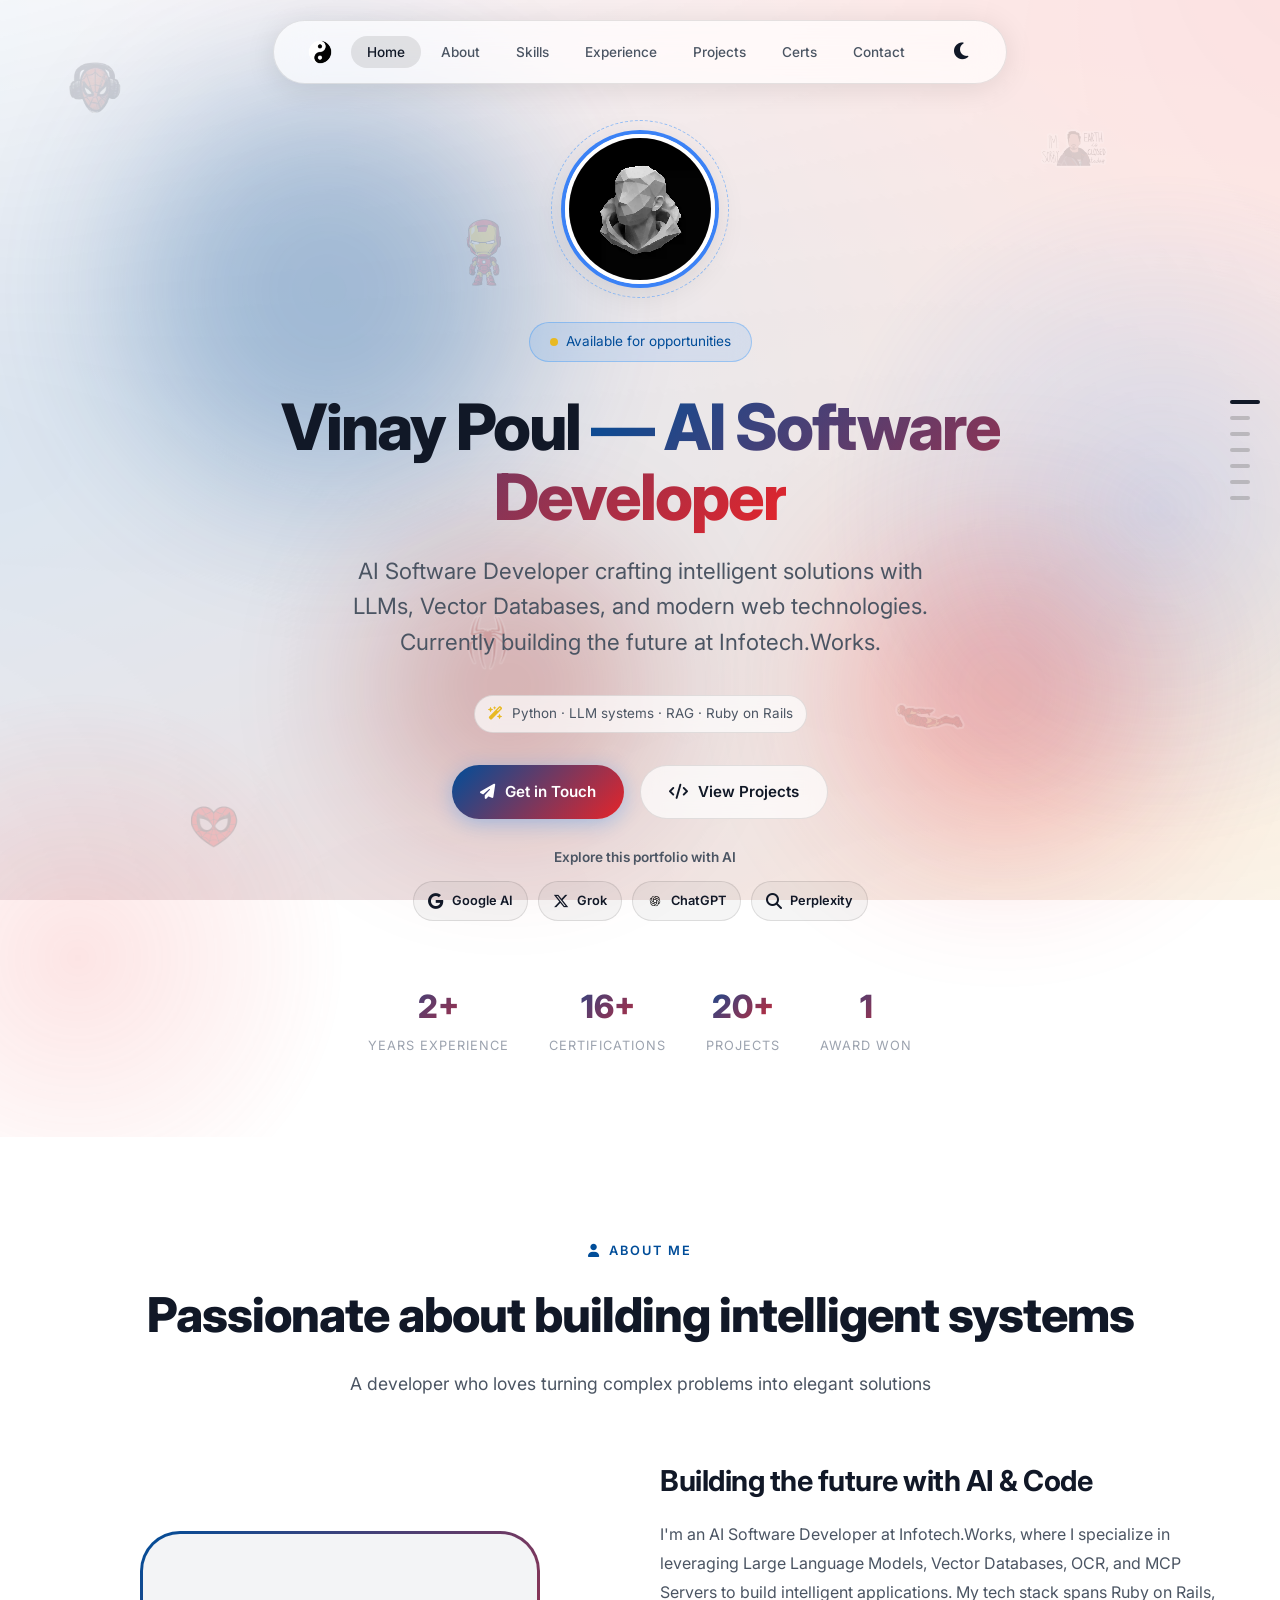
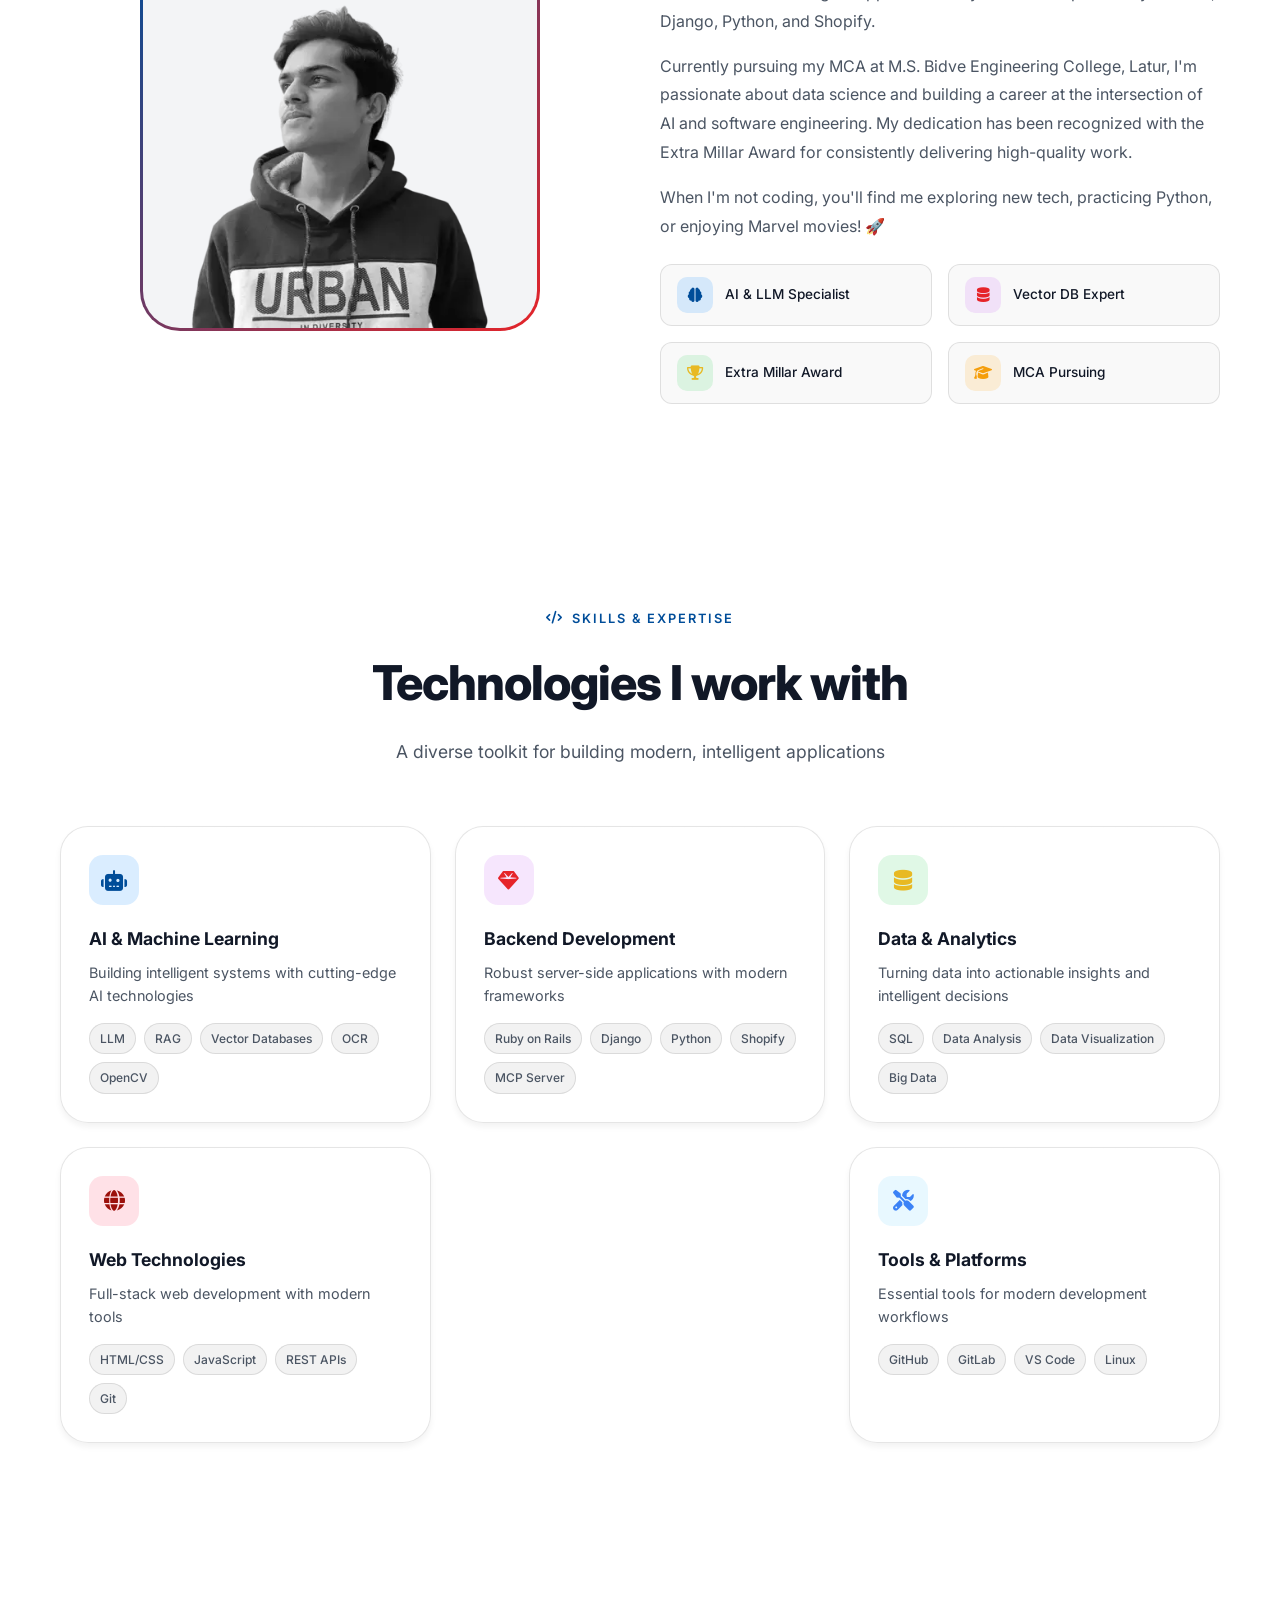
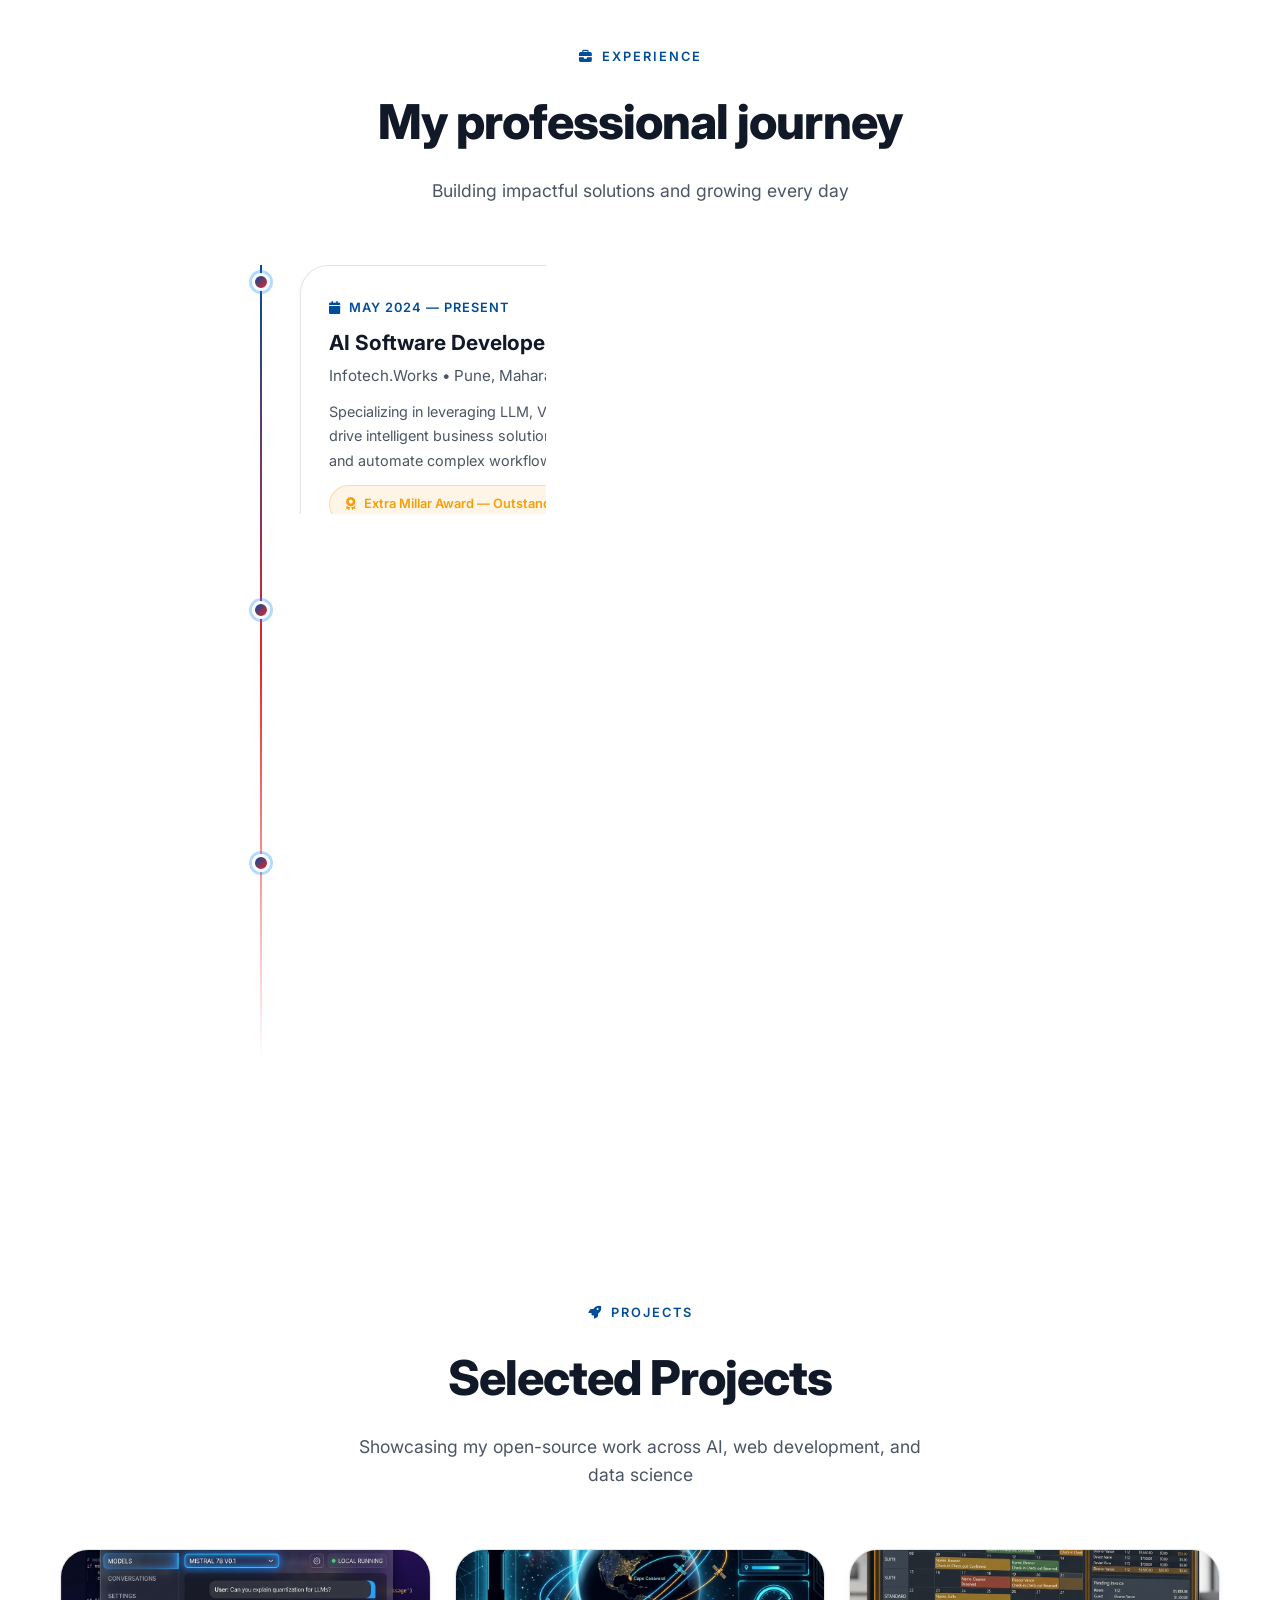
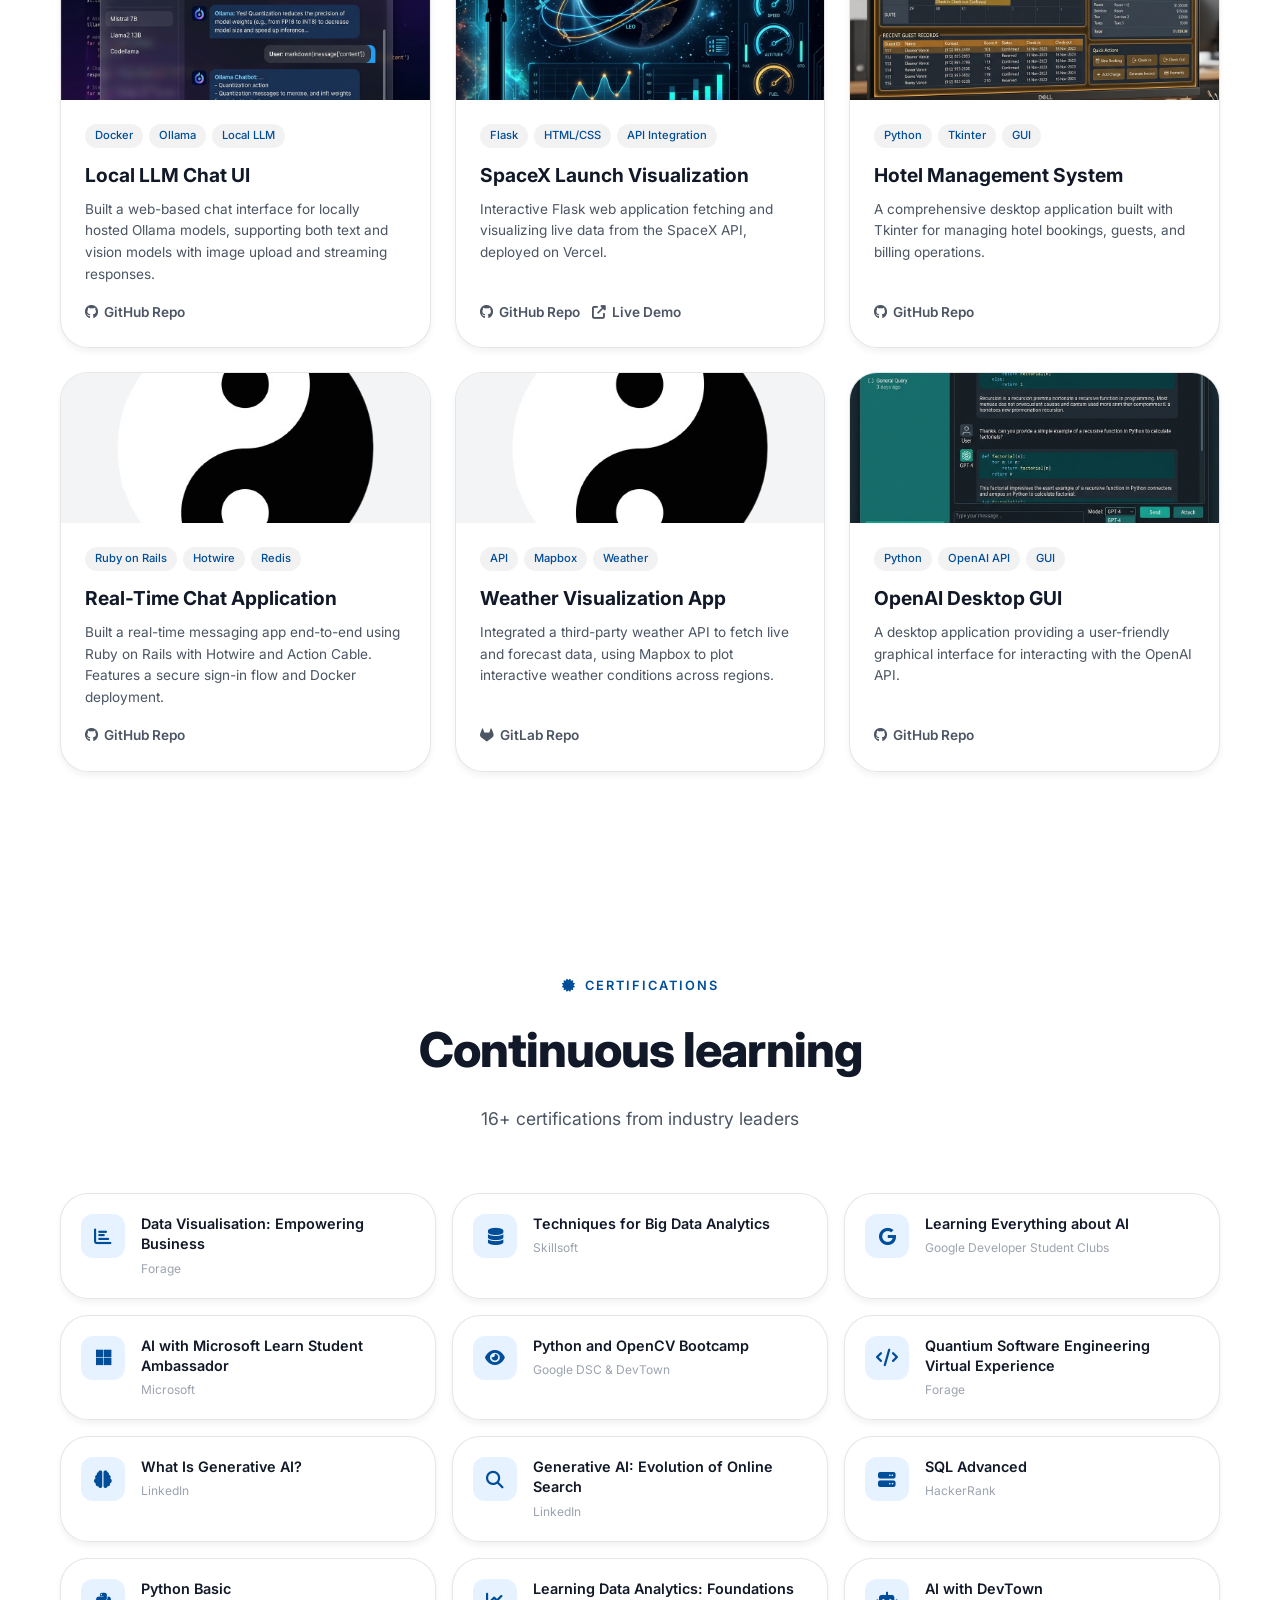
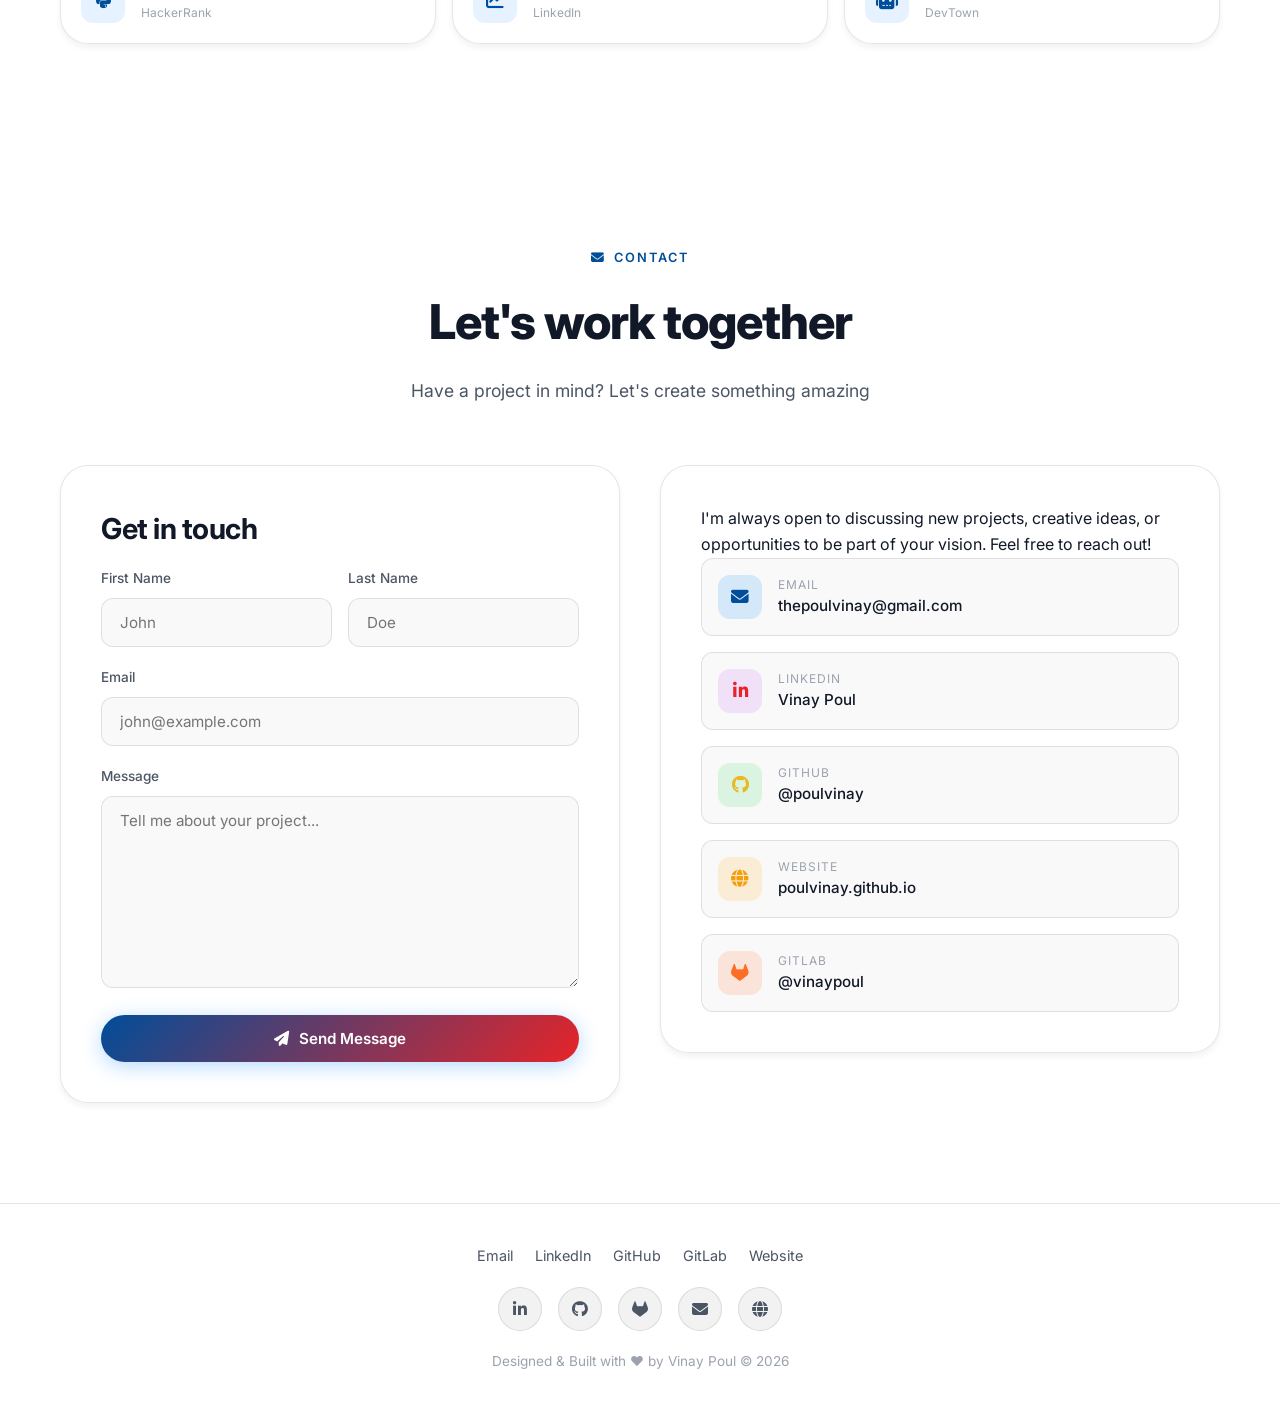
==== index.html @ ab8569c3 "Refactor portfolio rendering logic and enhance doodle display - Updated script.js to dynamically ren" ====
<!DOCTYPE html>
<html lang="en" data-theme="dark">

<head>
    <meta charset="UTF-8">
    <meta name="viewport" content="width=device-width, initial-scale=1.0">
    
    <!-- Primary Meta Tags -->
    <title>Vinay Poul | AI Software Developer</title>
    <meta name="description" content="Vinay Poul is an AI Software Developer at Infotech.Works, building LLM, RAG, vector database, Python, Ruby on Rails, and data-driven applications.">
    <meta name="author" content="Vinay Poul">
    <meta name="robots" content="index, follow">
    <meta name="keywords" content="Vinay Poul, AI Software Developer, Python Developer, Ruby on Rails Developer, LLM, RAG, vector databases, Django, Shopify, OCR">
    <meta name="theme-color" content="#0a0f1f">
    <meta name="color-scheme" content="dark light">

    <!-- Open Graph / Facebook -->
    <meta property="og:type" content="website">
    <meta property="og:url" content="https://poulvinay.github.io/">
    <meta property="og:title" content="Vinay Poul | AI Software Developer">
    <meta property="og:description" content="AI Software Developer at Infotech.Works building LLM, RAG, vector database, Python, and Ruby on Rails applications.">
    <meta property="og:image" content="https://poulvinay.github.io/assets/images/profile/vinay-profile-bw.jpg">
    <meta property="og:image:alt" content="Portrait of Vinay Poul">
    <meta property="og:image:type" content="image/jpeg">
    <meta property="og:image:width" content="960">
    <meta property="og:image:height" content="960">
    <meta property="og:site_name" content="Vinay Poul Portfolio">
    <meta property="og:locale" content="en_IN">

    <!-- Twitter -->
    <meta name="twitter:card" content="summary_large_image">
    <meta name="twitter:title" content="Vinay Poul | AI Software Developer">
    <meta name="twitter:description" content="AI Software Developer at Infotech.Works building LLM, RAG, vector database, Python, and Ruby on Rails applications.">
    <meta name="twitter:image" content="https://poulvinay.github.io/assets/images/profile/vinay-profile-bw.jpg">
    <meta name="twitter:image:alt" content="Portrait of Vinay Poul">
    <meta name="twitter:creator" content="@poulvinay">

    <!-- Canonical URL -->
    <link rel="canonical" href="https://poulvinay.github.io/">

    <!-- Favicon -->
    <link rel="icon" href="assets/images/icons/yin-yang.png" type="image/jpeg">

    <link rel="preconnect" href="https://fonts.googleapis.com">
    <link rel="preconnect" href="https://fonts.gstatic.com" crossorigin>
    <link rel="preconnect" href="https://cdnjs.cloudflare.com" crossorigin>
    <link href="https://fonts.googleapis.com/css2?family=Inter:wght@300;400;500;600;700;800;900&display=swap"
        rel="stylesheet">
    <link rel="stylesheet" href="https://cdnjs.cloudflare.com/ajax/libs/font-awesome/6.5.1/css/all.min.css">

    <!-- External CSS -->
    <link rel="stylesheet" href="style.css">

    <script type="application/ld+json">
    {"@context":"https://schema.org","@graph":[
      {"@type":"WebSite","@id":"https://poulvinay.github.io/#website","url":"https://poulvinay.github.io/","name":"Vinay Poul Portfolio","publisher":{"@id":"https://poulvinay.github.io/#vinay-poul"},"inLanguage":"en-IN"},
      {"@type":"WebPage","@id":"https://poulvinay.github.io/#webpage","url":"https://poulvinay.github.io/","name":"Vinay Poul | AI Software Developer","description":"Portfolio of Vinay Poul, an AI Software Developer at Infotech.Works specializing in LLM applications, RAG, vector databases, Python, Ruby on Rails, and Django.","dateModified":"2026-09-15","isPartOf":{"@id":"https://poulvinay.github.io/#website"},"about":{"@id":"https://poulvinay.github.io/#vinay-poul"},"primaryImageOfPage":{"@id":"https://poulvinay.github.io/#profile-image"},"inLanguage":"en-IN"},
      {"@type":"ImageObject","@id":"https://poulvinay.github.io/#profile-image","url":"https://poulvinay.github.io/assets/images/profile/vinay-profile-bw.jpg","caption":"Vinay Poul, AI Software Developer"},
      {"@type":"Person","@id":"https://poulvinay.github.io/#vinay-poul","name":"Vinay Poul","url":"https://poulvinay.github.io/","image":{"@id":"https://poulvinay.github.io/#profile-image"},"jobTitle":"AI Software Developer","worksFor":{"@type":"Organization","name":"Infotech.Works"},"address":{"@type":"PostalAddress","addressLocality":"Pune","addressRegion":"Maharashtra","addressCountry":"IN"},"email":"mailto:thepoulvinay@gmail.com","sameAs":["https://www.linkedin.com/in/vinay-poul/","https://github.com/poulvinay","https://gitlab.com/vinaypoul","https://poulvinay.github.io/"],"knowsAbout":["Large language models","Retrieval-augmented generation","Vector databases","Python","Ruby on Rails","Django","OCR","Model Context Protocol"]},
      {"@type":"ItemList","name":"Selected software projects by Vinay Poul","itemListElement":[{"@type":"ListItem","position":1,"item":{"@type":"SoftwareApplication","name":"Local LLM Chat UI","applicationCategory":"DeveloperApplication","url":"https://github.com/poulvinay/ollama_user_interface","programmingLanguage":"Python"}},{"@type":"ListItem","position":2,"item":{"@type":"SoftwareApplication","name":"SpaceX Launch Visualization","applicationCategory":"WebApplication","url":"https://space-x-launch-visualization.vercel.app","programmingLanguage":"Python"}},{"@type":"ListItem","position":3,"item":{"@type":"SoftwareApplication","name":"Real-Time Chat Application","applicationCategory":"WebApplication","url":"https://github.com/poulvinay/ChatApp","programmingLanguage":"Ruby"}}]}
    ]}
    </script>
</head>

<body>
    <div class="loader" id="loader">
        <div class="loader-ring"></div>
    </div>

    <div class="bg-gradient"></div>
    <div class="floating-orb orb-1"></div>
    <div class="floating-orb orb-2"></div>
    <div class="floating-orb orb-3"></div>

    <nav class="navbar" id="navbar" aria-label="Primary navigation">
        <div class="nav-logo-container">
            <img src="assets/images/icons/yin-yang.png" alt="Logo" class="nav-logo-img">
        </div>
        <button class="nav-toggle" id="navToggle" aria-label="Open navigation menu" aria-controls="navLinks" aria-expanded="false"><i class="fas fa-bars"></i></button>
        <ul class="nav-links" id="navLinks">
        </ul>
        <button id="themeToggle" class="theme-switch" aria-label="Toggle Theme">
            <i class="fas fa-sun"></i>
        </button>
    </nav>

    <main id="main-content">
    <section class="hero" id="home">
        <div class="hero-content">
            <div class="hero-profile">
                <video data-src="assets/images/profile/profile-video.webm" poster="assets/images/profile/vinay-profile-bw-480.webp" width="960" height="960" muted playsinline preload="none" aria-label="Vinay Poul, AI Software Developer"></video>
            </div>
            <div class="hero-badge"><span class="pulse"></span> Available for opportunities</div>
            <h1 class="hero-title">Vinay Poul <span class="gradient-text">— AI Software Developer</span></h1>
            <p class="hero-subtitle">AI Software Developer crafting intelligent solutions with LLMs, Vector Databases,
                and modern web technologies. Currently building the future at Infotech.Works.</p>
            <p class="hero-specialties"><i class="fas fa-wand-magic-sparkles" aria-hidden="true"></i> Python · LLM systems · RAG · Ruby on Rails</p>
            <div class="hero-buttons">
                <a href="#contact" class="btn btn-primary"><i class="fas fa-paper-plane"></i> Get in Touch</a>
                <a href="#projects" class="btn btn-secondary"><i class="fas fa-code"></i> View Projects</a>
            </div>
            <div class="ai-shortcuts" role="group" aria-label="Ask AI about this portfolio">
                <p class="ai-shortcuts-title"><i class="fas fa-sparkles" aria-hidden="true"></i> Explore this portfolio with AI</p>
                <div class="ai-shortcuts-list"></div>
            </div>
            <div class="hero-stats">
            </div>
        </div>
    </section>

    <section class="section" id="about">
        <div class="section-header reveal">
            <div class="section-tag"><i class="fas fa-user"></i> About Me</div>
            <h2 class="section-title">Passionate about building intelligent systems</h2>
            <p class="section-desc">A developer who loves turning complex problems into elegant solutions</p>
        </div>
        <div class="about-grid">
            <div class="about-image reveal">
                <div class="about-image-wrapper">
                    <div class="about-image-inner">
                        <img src="assets/images/profile/vinay-profile-bw-960.webp" srcset="assets/images/profile/vinay-profile-bw-480.webp 480w, assets/images/profile/vinay-profile-bw-960.webp 960w" sizes="(max-width: 768px) 280px, 400px" width="960" height="960" alt="Vinay Poul, AI Software Developer" loading="lazy" decoding="async">
                    </div>
                </div>
            </div>
        <div class="about-text reveal"></div>
        </div>
    </section>

    <section class="section" id="skills" aria-labelledby="skills-title">
        <div class="section-header reveal">
            <div class="section-tag"><i class="fas fa-code"></i> Skills & Expertise</div>
            <h2 class="section-title" id="skills-title">Technologies I work with</h2>
            <p class="section-desc">A diverse toolkit for building modern, intelligent applications</p>
        </div>
        <div class="skills-grid">
        </div>
    </section>

    <section class="section" id="experience">
        <div class="section-header reveal">
            <div class="section-tag"><i class="fas fa-briefcase"></i> Experience</div>
            <h2 class="section-title">My professional journey</h2>
            <p class="section-desc">Building impactful solutions and growing every day</p>
        </div>
        <div class="timeline">
        </div>
    </section>

    <section class="section" id="projects">
        <div class="section-header reveal">
            <div class="section-tag"><i class="fas fa-rocket"></i> Projects</div>
            <h2 class="section-title">Selected Projects</h2>
            <p class="section-desc">Showcasing my open-source work across AI, web development, and data science</p>
        </div>
        <div class="projects-grid">
        </div>
    </section>

    <section class="section" id="certifications">
        <div class="section-header reveal">
            <div class="section-tag"><i class="fas fa-certificate"></i> Certifications</div>
            <h2 class="section-title">Continuous learning</h2>
            <p class="section-desc">16+ certifications from industry leaders</p>
        </div>
        <div class="certs-grid">
        </div>
    </section>

    <section class="section" id="contact">
        <div class="section-header reveal">
            <div class="section-tag"><i class="fas fa-envelope"></i> Contact</div>
            <h2 class="section-title">Let's work together</h2>
            <p class="section-desc">Have a project in mind? Let's create something amazing</p>
        </div>
        <div class="contact-wrapper"></div>
    </section>
    </main>

    <footer class="footer">
        <nav class="footer-contact-links" aria-label="Footer contact links"></nav>
        <div class="footer-social"></div>
        <p class="footer-text"></p>
    </footer>

    <div class="scroll-indicator" id="scrollIndicator">
        <a href="#home" class="scroll-dot active" aria-label="Home"></a>
        <a href="#about" class="scroll-dot" aria-label="About"></a>
        <a href="#skills" class="scroll-dot" aria-label="Skills"></a>
        <a href="#experience" class="scroll-dot" aria-label="Experience"></a>
        <a href="#projects" class="scroll-dot" aria-label="Projects"></a>
        <a href="#certifications" class="scroll-dot" aria-label="Certifications"></a>
        <a href="#contact" class="scroll-dot" aria-label="Contact"></a>
    </div>

    <button class="scroll-top" id="scrollTop" aria-label="Scroll to top"><i class="fas fa-arrow-up"></i></button>

    <!-- External JS -->
    <script src="data.js"></script>
    <script src="script.js"></script>
</body>

</html>
---- style.css ----
:root {
    --bg-primary: #ffffff;
    --bg-secondary: #f3f4f6;
    --glass-bg: rgba(255, 255, 255, 0.7);
    --glass-border: rgba(0, 0, 0, 0.1);
    --glass-shadow: 0 8px 32px rgba(0, 0, 0, 0.1);
    --text-primary: #111827;
    --text-secondary: #4b5563;
    --text-muted: #9ca3af;
    --accent-blue: #004D99; /* Spider-man blue */
    --accent-purple: #E62429; /* Spider-man red */
    --accent-pink: #9C110C; /* Iron man red */
    --accent-green: #E8B923; /* Iron man gold */
    --accent-orange: #F59E0B;
    --accent-teal: #3B82F6;
    --gradient-1: linear-gradient(135deg, #004D99, #E62429);
    --gradient-2: linear-gradient(135deg, #9C110C, #E8B923);
    --gradient-3: linear-gradient(135deg, #E62429, #E8B923);
    --radius-sm: 12px;
    --radius-md: 20px;
    --radius-lg: 28px;
    --radius-xl: 40px;
    --transition: all 0.3s cubic-bezier(0.4, 0, 0.2, 1);
    --font-main: 'Inter', -apple-system, BlinkMacSystemFont, sans-serif;
}

[data-theme="dark"] {
    --bg-primary: #050510;
    --bg-secondary: #0a0a14;
    --glass-bg: rgba(255, 255, 255, 0.05);
    --glass-border: rgba(255, 255, 255, 0.1);
    --glass-shadow: 0 8px 32px rgba(0, 0, 0, 0.4);
    --text-primary: #ffffff;
    --text-secondary: rgba(255, 255, 255, 0.7);
    --text-muted: rgba(255, 255, 255, 0.4);
    --accent-blue: #3B82F6; /* Brighter spidey blue */
    --accent-purple: #EF4444; /* Brighter spidey red */
    --accent-pink: #F87171; /* Brighter iron man red */
    --accent-green: #FBBF24; /* Brighter iron man gold */
    --accent-orange: #F59E0B;
    --accent-teal: #60A5FA;
    --gradient-1: linear-gradient(135deg, #3B82F6, #EF4444);
    --gradient-2: linear-gradient(135deg, #EF4444, #FBBF24);
    --gradient-3: linear-gradient(135deg, #3B82F6, #FBBF24);
}

* { margin: 0; padding: 0; box-sizing: border-box; }
html { scroll-behavior: smooth; scroll-padding-top: 80px; }
body {
    font-family: var(--font-main);
    background: var(--bg-primary);
    color: var(--text-primary);
    line-height: 1.6;
    overflow-x: hidden;
    -webkit-font-smoothing: antialiased;
    transition: background-color 0.5s ease, color 0.5s ease;
}

.skip-link {
    position: fixed; top: 12px; left: 12px; z-index: 10001;
    padding: 10px 16px; border-radius: 8px; background: var(--text-primary); color: var(--bg-primary);
    font-weight: 700; text-decoration: none; transform: translateY(-160%); transition: transform 0.2s ease;
}
.skip-link:focus { transform: translateY(0); }

:focus-visible { outline: 3px solid var(--accent-green); outline-offset: 4px; }

.bg-gradient {
    position: fixed; top: 0; left: 0; width: 100%; height: 100%; z-index: -1; overflow: hidden;
}
.bg-gradient::before {
    content: ''; position: absolute; top: -50%; left: -50%; width: 200%; height: 200%;
    background: 
        radial-gradient(ellipse at 20% 50%, var(--accent-blue) 0%, transparent 50%),
        radial-gradient(ellipse at 80% 20%, var(--accent-purple) 0%, transparent 50%),
        radial-gradient(ellipse at 40% 80%, var(--accent-pink) 0%, transparent 50%),
        radial-gradient(ellipse at 70% 60%, var(--accent-green) 0%, transparent 50%);
    opacity: 0.15;
    animation: bgShift 20s ease-in-out infinite;
}
@keyframes bgShift {
    0%, 100% { transform: translate(0, 0) rotate(0deg); }
    25% { transform: translate(-2%, 1%) rotate(1deg); }
    50% { transform: translate(1%, -1%) rotate(-0.5deg); }
    75% { transform: translate(-1%, 2%) rotate(0.5deg); }
}

.floating-orb {
    position: fixed; border-radius: 50%; filter: blur(80px); opacity: 0.3;
    animation: float 15s ease-in-out infinite; z-index: -1;
}
.orb-1 { width: 400px; height: 400px; background: var(--accent-blue); top: 10%; left: 10%; }
.orb-2 { width: 300px; height: 300px; background: var(--accent-purple); top: 60%; right: 10%; animation-delay: -5s; }
.orb-3 { width: 250px; height: 250px; background: var(--accent-pink); bottom: 10%; left: 30%; animation-delay: -10s; }
@keyframes float {
    0%, 100% { transform: translate(0, 0) scale(1); }
    25% { transform: translate(30px, -30px) scale(1.05); }
    50% { transform: translate(-20px, 20px) scale(0.95); }
    75% { transform: translate(20px, 10px) scale(1.02); }
}

.navbar {
    position: fixed; top: 20px; left: 50%; transform: translateX(-50%); z-index: 1000;
    background: var(--glass-bg); backdrop-filter: blur(20px) saturate(180%);
    -webkit-backdrop-filter: blur(20px) saturate(180%);
    border: 1px solid var(--glass-border); border-radius: 100px;
    padding: 12px 30px; display: flex; align-items: center; gap: 15px;
    transition: var(--transition); box-shadow: 0 4px 30px rgba(0, 0, 0, 0.1);
}
.navbar.scrolled { background: var(--bg-primary); box-shadow: 0 8px 40px rgba(0, 0, 0, 0.2); opacity: 0.95; }
.nav-logo-container {
    display: flex;
    align-items: center;
    gap: 10px;
}
.nav-logo-img {
    width: 32px;
    height: 32px;
    border-radius: 50%;
    object-fit: cover;
}
.nav-logo {
    font-weight: 700; font-size: 1.1rem; background: var(--gradient-1);
    -webkit-background-clip: text; -webkit-text-fill-color: transparent;
    background-clip: text; letter-spacing: -0.5px;
}
.nav-links { display: flex; gap: 4px; list-style: none; }
.nav-links a {
    color: var(--text-secondary); text-decoration: none; font-size: 0.85rem; font-weight: 500;
    padding: 8px 16px; border-radius: 100px; transition: var(--transition);
}
.nav-links a:hover, .nav-links a.active { color: var(--text-primary); background: rgba(128, 128, 128, 0.2); }
.nav-toggle { display: none; background: none; border: none; color: var(--text-primary); font-size: 1.2rem; cursor: pointer; padding: 8px; }

.theme-switch {
    background: none;
    border: none;
    color: var(--text-primary);
    cursor: pointer;
    font-size: 1.2rem;
    padding: 8px;
    margin-left: 10px;
    transition: var(--transition);
}
.theme-switch:hover {
    color: var(--accent-blue);
    transform: scale(1.1);
}

.hero { min-height: 100vh; display: flex; align-items: center; justify-content: center; padding: 120px 20px 80px; position: relative; isolation: isolate; overflow: hidden; }
.hero::before, .hero::after { content: ''; position: absolute; z-index: -1; border-radius: 50%; filter: blur(2px); pointer-events: none; }
.hero::before { width: min(56vw, 700px); aspect-ratio: 1; right: -18%; top: 14%; background: radial-gradient(circle, rgba(59, 130, 246, 0.18), transparent 68%); animation: drift 12s ease-in-out infinite; }
.hero::after { width: min(45vw, 540px); aspect-ratio: 1; left: -15%; bottom: -8%; background: radial-gradient(circle, rgba(239, 68, 68, 0.14), transparent 70%); animation: drift 15s ease-in-out -4s infinite reverse; }
.hero-content { text-align: center; max-width: 900px; animation: fadeInUp 1s ease-out; }

.hero-profile {
    width: 178px;
    height: 178px;
    margin: 0 auto 24px;
    display: flex;
    align-items: center;
    justify-content: center;
    position: relative;
}
.hero-profile::before { content: ''; position: absolute; inset: 0; border: 1px dashed rgba(96, 165, 250, 0.65); border-radius: 50%; animation: spin 18s linear infinite; }
.hero-profile video {
    width: 150px;
    height: 150px;
    border-radius: 50%;
    object-fit: cover;
    border: 4px solid var(--bg-primary);
    box-shadow: 0 0 0 4px var(--accent-teal), var(--glass-shadow);
    transition: var(--transition);
}
.hero-profile video:hover {
    transform: scale(1.05) rotate(5deg);
}

.hero-badge {
    display: inline-flex; align-items: center; gap: 8px;
    background: rgba(10, 132, 255, 0.1); border: 1px solid rgba(10, 132, 255, 0.3);
    border-radius: 100px; padding: 8px 20px; font-size: 0.85rem; color: var(--accent-blue);
    margin-bottom: 30px; backdrop-filter: blur(10px);
}
.hero-badge .pulse {
    width: 8px; height: 8px; background: var(--accent-green); border-radius: 50%;
    animation: pulse 2s ease-in-out infinite;
}
@keyframes pulse { 0%, 100% { opacity: 1; transform: scale(1); } 50% { opacity: 0.5; transform: scale(1.5); } }
.hero-title { font-size: clamp(2.5rem, 7vw, 4rem); font-weight: 800; letter-spacing: -2px; line-height: 1.1; margin-bottom: 20px; }
.hero-title .gradient-text { background: var(--gradient-1); -webkit-background-clip: text; -webkit-text-fill-color: transparent; background-clip: text; }
.hero-subtitle { font-size: clamp(1.1rem, 2.5vw, 1.4rem); color: var(--text-secondary); margin-bottom: 40px; font-weight: 400; max-width: 600px; margin-left: auto; margin-right: auto; }
.hero-specialties { display: inline-flex; align-items: center; gap: 9px; margin: -18px auto 32px; padding: 7px 13px; border: 1px solid var(--glass-border); border-radius: 100px; background: var(--glass-bg); color: var(--text-secondary); font-size: 0.84rem; backdrop-filter: blur(10px); }
.hero-specialties i { color: var(--accent-green); }
.hero-buttons { display: flex; gap: 16px; justify-content: center; flex-wrap: wrap; }
.btn {
    display: inline-flex; align-items: center; gap: 10px; padding: 14px 28px; border-radius: 100px;
    font-size: 0.95rem; font-weight: 600; text-decoration: none; transition: var(--transition);
    cursor: pointer; border: none; font-family: var(--font-main);
}
.btn-primary { background: var(--gradient-1); color: white; box-shadow: 0 4px 20px rgba(10, 132, 255, 0.3); }
.btn-primary:hover { transform: translateY(-2px); box-shadow: 0 8px 30px rgba(10, 132, 255, 0.5); }
.btn-secondary { background: var(--glass-bg); color: var(--text-primary); border: 1px solid var(--glass-border); backdrop-filter: blur(10px); }
.btn-secondary:hover { background: rgba(128, 128, 128, 0.1); transform: translateY(-2px); }
.ai-shortcuts { margin-top: 28px; }
.ai-shortcuts-title { color: var(--text-secondary); font-size: 0.85rem; font-weight: 600; margin-bottom: 12px; }
.ai-shortcuts-title i { color: var(--accent-green); margin-right: 6px; }
.ai-shortcuts-list { display: flex; flex-wrap: wrap; justify-content: center; gap: 10px; }
.ai-shortcut { align-items: center; background: rgba(128, 128, 128, 0.08); border: 1px solid var(--glass-border); border-radius: 100px; color: var(--text-primary); display: inline-flex; font-size: 0.8rem; font-weight: 600; gap: 8px; padding: 9px 14px; text-decoration: none; transition: var(--transition); }
.ai-shortcut i, .ai-shortcut img { display: block; flex: 0 0 16px; font-size: 1rem; height: 16px; margin: 0; object-fit: contain; width: 16px; }
[data-theme="dark"] .ai-shortcut.chatgpt img { filter: invert(1); }
.ai-shortcut:hover, .ai-shortcut:focus-visible { box-shadow: 0 6px 18px rgba(0, 0, 0, 0.18); outline: none; transform: translateY(-2px); }
.ai-shortcut.google:hover, .ai-shortcut.google:focus-visible { border-color: #4285F4; color: #4285F4; }
.ai-shortcut.grok:hover, .ai-shortcut.grok:focus-visible { border-color: var(--text-primary); }
.ai-shortcut.chatgpt:hover, .ai-shortcut.chatgpt:focus-visible { border-color: #74AA9C; color: #74AA9C; }
.ai-shortcut.perplexity:hover, .ai-shortcut.perplexity:focus-visible { border-color: #22B8CD; color: #22B8CD; }
.hero-stats { display: flex; justify-content: center; gap: 40px; margin-top: 60px; flex-wrap: wrap; }
.stat-item { text-align: center; }
.stat-number { font-size: 2rem; font-weight: 800; background: var(--gradient-1); -webkit-background-clip: text; -webkit-text-fill-color: transparent; background-clip: text; }
.stat-label { font-size: 0.8rem; color: var(--text-muted); text-transform: uppercase; letter-spacing: 1px; margin-top: 4px; }
.section { padding: 100px 20px; max-width: 1200px; margin: 0 auto; }
.section-header { text-align: center; margin-bottom: 60px; }
.section-tag { display: inline-flex; align-items: center; gap: 8px; font-size: 0.8rem; font-weight: 600; text-transform: uppercase; letter-spacing: 2px; color: var(--accent-blue); margin-bottom: 16px; }
.section-title { font-size: clamp(2rem, 4vw, 3rem); font-weight: 800; letter-spacing: -1px; margin-bottom: 16px; }
.section-desc { font-size: 1.1rem; color: var(--text-secondary); max-width: 600px; margin: 0 auto; }

.glass-card {
    background: var(--glass-bg); backdrop-filter: blur(20px) saturate(180%);
    -webkit-backdrop-filter: blur(20px) saturate(180%);
    border: 1px solid var(--glass-border); border-radius: var(--radius-lg);
    padding: 32px; transition: var(--transition); position: relative; overflow: hidden;
    box-shadow: 0 4px 6px rgba(0, 0, 0, 0.05);
}
.glass-card::before { content: ''; position: absolute; top: 0; left: 0; right: 0; height: 1px; background: linear-gradient(90deg, transparent, rgba(255, 255, 255, 0.2), transparent); }
.glass-card:hover { transform: translateY(-4px); border-color: var(--accent-blue); box-shadow: var(--glass-shadow); }

.about-grid { display: grid; grid-template-columns: 1fr 1fr; gap: 40px; align-items: center; }
.about-image-wrapper {
    width: 100%; aspect-ratio: 1; max-width: 400px; margin: 0 auto;
    border-radius: var(--radius-xl); background: var(--gradient-1); padding: 3px;
}
.about-image-inner {
    width: 100%; height: 100%; border-radius: calc(var(--radius-xl) - 3px);
    background: var(--bg-secondary); overflow: hidden;
}
.about-image-inner img {
    width: 100%; height: 100%; object-fit: cover;
}
.about-text h3 { font-size: 1.8rem; font-weight: 700; margin-bottom: 16px; letter-spacing: -0.5px; }
.about-text p { color: var(--text-secondary); margin-bottom: 16px; font-size: 1rem; line-height: 1.8; }
.about-highlights { display: grid; grid-template-columns: 1fr 1fr; gap: 16px; margin-top: 24px; }
.highlight-item { display: flex; align-items: center; gap: 12px; padding: 12px 16px; background: rgba(128, 128, 128, 0.05); border-radius: var(--radius-sm); border: 1px solid var(--glass-border); }
.highlight-icon { width: 36px; height: 36px; border-radius: 10px; display: flex; align-items: center; justify-content: center; font-size: 0.9rem; flex-shrink: 0; }
.highlight-item:nth-child(1) .highlight-icon { background: rgba(10, 132, 255, 0.15); color: var(--accent-blue); }
.highlight-item:nth-child(2) .highlight-icon { background: rgba(191, 90, 242, 0.15); color: var(--accent-purple); }
.highlight-item:nth-child(3) .highlight-icon { background: rgba(48, 209, 88, 0.15); color: var(--accent-green); }
.highlight-item:nth-child(4) .highlight-icon { background: rgba(255, 159, 10, 0.15); color: var(--accent-orange); }
.highlight-text { font-size: 0.85rem; font-weight: 500; }

.skills-grid { display: grid; grid-template-columns: repeat(auto-fit, minmax(280px, 1fr)); gap: 24px; }
.skill-card { padding: 28px; }
.skill-card-icon { width: 50px; height: 50px; border-radius: 14px; display: flex; align-items: center; justify-content: center; font-size: 1.3rem; margin-bottom: 20px; }
.skill-card:nth-child(1) .skill-card-icon { background: rgba(10, 132, 255, 0.15); color: var(--accent-blue); }
.skill-card:nth-child(2) .skill-card-icon { background: rgba(191, 90, 242, 0.15); color: var(--accent-purple); }
.skill-card:nth-child(3) .skill-card-icon { background: rgba(48, 209, 88, 0.15); color: var(--accent-green); }
.skill-card:nth-child(4) .skill-card-icon { background: rgba(255, 55, 95, 0.15); color: var(--accent-pink); }
.skill-card:nth-child(5) .skill-card-icon { background: rgba(255, 159, 10, 0.15); color: var(--accent-orange); }
.skill-card:nth-child(6) .skill-card-icon { background: rgba(100, 210, 255, 0.15); color: var(--accent-teal); }
.skill-card h4 { font-size: 1.1rem; font-weight: 700; margin-bottom: 8px; }
.skill-card p { color: var(--text-secondary); font-size: 0.9rem; margin-bottom: 16px; }
.skill-tags { display: flex; flex-wrap: wrap; gap: 8px; }
.skill-tag { display: inline-flex; align-items: center; gap: 6px; padding: 5px 10px; background: rgba(128, 128, 128, 0.1); border: 1px solid var(--glass-border); border-radius: 100px; font-size: 0.75rem; color: var(--text-secondary); font-weight: 500; }
.skill-tag img { width: 16px; height: 16px; object-fit: contain; }

.timeline { position: relative; max-width: 800px; margin: 0 auto; }
.timeline::before { content: ''; position: absolute; left: 20px; top: 0; bottom: 0; width: 2px; background: linear-gradient(to bottom, var(--accent-blue), var(--accent-purple), transparent); }
.timeline-item { position: relative; padding-left: 60px; margin-bottom: 40px; }
.timeline-dot { position: absolute; left: 12px; top: 8px; width: 18px; height: 18px; border-radius: 50%; background: var(--gradient-1); border: 3px solid var(--bg-primary); box-shadow: 0 0 0 3px rgba(10, 132, 255, 0.3); }
.timeline-content { padding: 28px; }
.timeline-date { display: inline-flex; align-items: center; gap: 8px; font-size: 0.8rem; color: var(--accent-blue); font-weight: 600; margin-bottom: 8px; text-transform: uppercase; letter-spacing: 1px; }
.timeline-title { font-size: 1.3rem; font-weight: 700; margin-bottom: 4px; }
.timeline-company { color: var(--text-secondary); font-size: 0.95rem; margin-bottom: 12px; }
.timeline-desc { color: var(--text-secondary); font-size: 0.9rem; line-height: 1.7; }
.timeline-award { display: inline-flex; align-items: center; gap: 8px; margin-top: 12px; padding: 8px 16px; background: rgba(255, 159, 10, 0.1); border: 1px solid rgba(255, 159, 10, 0.3); border-radius: 100px; font-size: 0.8rem; color: var(--accent-orange); font-weight: 600; }

.projects-grid { display: grid; grid-template-columns: repeat(auto-fit, minmax(340px, 1fr)); gap: 24px; }
.project-card { padding: 0; overflow: hidden; display: flex; flex-direction: column; }
.project-image { height: 150px; position: relative; overflow: hidden; background: var(--bg-secondary); }
.project-image img { width: 100%; height: 100%; object-fit: cover; transition: transform 0.5s ease; }
.project-card:hover .project-image img { transform: scale(1.05); }
.project-overlay { position: absolute; inset: 0; background: rgba(0, 0, 0, 0.6); display: flex; align-items: center; justify-content: center; opacity: 0; transition: var(--transition); }
.project-card:hover .project-overlay { opacity: 1; }
.project-body { padding: 24px; flex-grow: 1; display: flex; flex-direction: column; }
.project-tech { display: flex; flex-wrap: wrap; gap: 6px; margin-bottom: 12px; }
.project-tech span { padding: 3px 10px; background: rgba(128, 128, 128, 0.1); border-radius: 100px; font-size: 0.7rem; color: var(--accent-blue); font-weight: 500; }
.project-title { font-size: 1.2rem; font-weight: 700; margin-bottom: 8px; }
.project-desc { color: var(--text-secondary); font-size: 0.85rem; line-height: 1.6; margin-bottom: 16px; flex-grow: 1; }
.project-links { display: flex; gap: 12px; margin-top: auto; }
.project-links a { color: var(--text-secondary); font-size: 0.85rem; text-decoration: none; display: flex; align-items: center; gap: 6px; transition: var(--transition); font-weight: 600;}
.project-links a:hover { color: var(--accent-blue); }

.certs-grid { display: grid; grid-template-columns: repeat(auto-fit, minmax(280px, 1fr)); gap: 16px; }
.cert-card { padding: 20px; display: flex; align-items: flex-start; gap: 16px; }
.cert-icon { width: 44px; height: 44px; border-radius: 12px; display: flex; align-items: center; justify-content: center; font-size: 1.1rem; flex-shrink: 0; background: rgba(10, 132, 255, 0.1); color: var(--accent-blue); }
.cert-info h5 { font-size: 0.9rem; font-weight: 600; margin-bottom: 4px; line-height: 1.4; }
.cert-info p { font-size: 0.75rem; color: var(--text-muted); }

.contact-wrapper { display: grid; grid-template-columns: 1fr 1fr; gap: 40px; align-items: start; }
.contact-info { padding: 40px; }
.contact-info h3 { font-size: 1.8rem; font-weight: 700; margin-bottom: 16px; letter-spacing: -0.5px; }
.contact-info p { color: var(--text-secondary); margin-bottom: 30px; line-height: 1.7; }
.contact-links { display: flex; flex-direction: column; gap: 16px; }
.contact-link { display: flex; align-items: center; gap: 16px; padding: 16px; background: rgba(128, 128, 128, 0.05); border: 1px solid var(--glass-border); border-radius: var(--radius-sm); text-decoration: none; color: var(--text-primary); transition: var(--transition); }
.contact-link:hover { background: rgba(128, 128, 128, 0.1); border-color: var(--accent-blue); }
.contact-wrapper .glass-card:hover { transform: none; }
.contact-link-icon { width: 44px; height: 44px; border-radius: 12px; display: flex; align-items: center; justify-content: center; font-size: 1.1rem; flex-shrink: 0; }
.contact-link:nth-child(1) .contact-link-icon { background: rgba(10, 132, 255, 0.15); color: var(--accent-blue); }
.contact-link:nth-child(2) .contact-link-icon { background: rgba(191, 90, 242, 0.15); color: var(--accent-purple); }
.contact-link:nth-child(3) .contact-link-icon { background: rgba(48, 209, 88, 0.15); color: var(--accent-green); }
.contact-link:nth-child(4) .contact-link-icon { background: rgba(255, 159, 10, 0.15); color: var(--accent-orange); }
.contact-link:nth-child(5) .contact-link-icon { background: rgba(252, 109, 38, 0.15); color: #FC6D26; }
.contact-link-text { display: flex; flex-direction: column; }
.contact-link-label { font-size: 0.75rem; color: var(--text-muted); text-transform: uppercase; letter-spacing: 1px; }
.contact-link-value { font-size: 0.95rem; font-weight: 500; }

.contact-form { padding: 40px; }
.form-group { margin-bottom: 20px; }
.form-group label { display: block; font-size: 0.85rem; font-weight: 500; margin-bottom: 8px; color: var(--text-secondary); }
.form-group input, .form-group textarea { width: 100%; padding: 14px 18px; background: rgba(128, 128, 128, 0.05); border: 1px solid var(--glass-border); border-radius: var(--radius-sm); color: var(--text-primary); font-family: var(--font-main); font-size: 0.95rem; transition: var(--transition); outline: none; }
.form-group input:focus, .form-group textarea:focus { border-color: var(--accent-blue); background: rgba(10, 132, 255, 0.05); box-shadow: 0 0 0 3px rgba(10, 132, 255, 0.1); }
.form-group textarea { resize: vertical; min-height: 192px; }
.form-row { display: grid; grid-template-columns: 1fr 1fr; gap: 16px; }

.footer { text-align: center; padding: 40px 20px; border-top: 1px solid var(--glass-border); }
.footer-social { display: flex; justify-content: center; gap: 16px; margin-bottom: 20px; }
.footer-contact-links { display: flex; justify-content: center; flex-wrap: wrap; gap: 10px 22px; margin: 0 auto 20px; }
.footer-contact-links a { color: var(--text-secondary); font-size: 0.9rem; text-decoration: none; transition: var(--transition); }
.footer-contact-links a:hover { color: var(--accent-blue); }
.footer-social a { width: 44px; height: 44px; border-radius: 50%; background: rgba(128, 128, 128, 0.1); border: 1px solid var(--glass-border); display: flex; align-items: center; justify-content: center; color: var(--text-secondary); text-decoration: none; transition: var(--transition); }
.footer-social a:hover { background: var(--gradient-1); border-color: transparent; color: white; transform: translateY(-3px); }
.footer-text { color: var(--text-muted); font-size: 0.85rem; }
.footer-text span { color: var(--accent-pink); }

.reveal { opacity: 0; transform: translateY(30px); transition: opacity 0.8s ease, transform 0.8s ease; }
.reveal.active { opacity: 1; transform: translateY(0); }

.scroll-top { position: fixed; bottom: 30px; right: 30px; width: 48px; height: 48px; border-radius: 50%; background: var(--gradient-1); border: none; color: white; font-size: 1.2rem; cursor: pointer; display: flex; align-items: center; justify-content: center; opacity: 0; visibility: hidden; transition: var(--transition); box-shadow: 0 4px 20px rgba(10, 132, 255, 0.3); z-index: 999; }
.scroll-top.visible { opacity: 1; visibility: visible; }
.scroll-top:hover { transform: translateY(-3px); box-shadow: 0 8px 30px rgba(10, 132, 255, 0.5); }

.loader { position: fixed; inset: 0; background: var(--bg-primary); display: flex; align-items: center; justify-content: center; z-index: 10000; transition: opacity 0.5s ease, visibility 0.5s ease; }
.loader.hidden { opacity: 0; visibility: hidden; }
.loader-ring { width: 50px; height: 50px; border: 3px solid rgba(128, 128, 128, 0.2); border-top-color: var(--accent-blue); border-radius: 50%; animation: spin 1s linear infinite; }

@keyframes spin { to { transform: rotate(360deg); } }
@keyframes drift { 0%, 100% { transform: translate3d(0, 0, 0) scale(1); } 50% { transform: translate3d(-4%, 5%, 0) scale(1.1); } }
@keyframes fadeInUp { from { opacity: 0; transform: translateY(30px); } to { opacity: 1; transform: translateY(0); } }

::selection { background: rgba(10, 132, 255, 0.3); color: var(--text-primary); }
::-webkit-scrollbar { width: 8px; }
::-webkit-scrollbar-track { background: var(--bg-primary); }
::-webkit-scrollbar-thumb { background: rgba(128, 128, 128, 0.3); border-radius: 10px; }
::-webkit-scrollbar-thumb:hover { background: rgba(128, 128, 128, 0.5); }

@media (max-width: 768px) {
    .navbar { padding: 10px 20px; width: calc(100% - 40px); justify-content: space-between; }
    .nav-links { display: none; position: absolute; top: 60px; left: 0; right: 0; background: var(--bg-primary); backdrop-filter: blur(20px); border-radius: var(--radius-md); padding: 16px; flex-direction: column; border: 1px solid var(--glass-border); box-shadow: var(--glass-shadow); }
    .nav-links.active { display: flex; }
    .nav-toggle { display: block; }
    .about-grid { grid-template-columns: 1fr; }
    .about-highlights { grid-template-columns: 1fr; }
    .contact-wrapper { grid-template-columns: 1fr; }
    .form-row { grid-template-columns: 1fr; }
    .hero-stats { gap: 24px; }
    .ai-shortcuts-list { gap: 8px; }
    .projects-grid { grid-template-columns: 1fr; }
    .project-image { height: 135px; }
    .timeline::before { left: 10px; }
    .timeline-item { padding-left: 40px; }
    .timeline-dot { left: 2px; }
}
@media (max-width: 480px) {
    .section { padding: 60px 16px; }
    .glass-card { padding: 24px; }
    .hero { padding: 100px 16px 60px; }
    .ai-shortcut { font-size: 0.75rem; padding: 8px 11px; }
}

@media (prefers-reduced-motion: reduce) {
    *, *::before, *::after { animation-duration: 0.01ms !important; animation-iteration-count: 1 !important; scroll-behavior: auto !important; transition-duration: 0.01ms !important; }
}

/* Scroll Indicator */
.scroll-indicator {
    position: fixed;
    right: 20px;
    top: 50%;
    transform: translateY(-50%);
    display: flex;
    flex-direction: column;
    gap: 12px;
    z-index: 1000;
}
.scroll-dot {
    width: 20px;
    height: 4px;
    background: rgba(128, 128, 128, 0.4);
    border-radius: 2px;
    transition: var(--transition);
    cursor: pointer;
    display: block;
    position: relative;
}
.scroll-dot::after {
    content: attr(aria-label);
    position: absolute;
    right: 35px;
    top: 50%;
    transform: translateY(-50%) translateX(10px);
    background: var(--glass-bg);
    color: var(--text-primary);
    padding: 4px 10px;
    border-radius: 4px;
    font-size: 0.75rem;
    font-weight: 600;
    white-space: nowrap;
    opacity: 0;
    visibility: hidden;
    transition: all 0.3s cubic-bezier(0.4, 0, 0.2, 1);
    backdrop-filter: blur(10px);
    -webkit-backdrop-filter: blur(10px);
    border: 1px solid var(--glass-border);
    pointer-events: none;
    box-shadow: 0 4px 6px rgba(0, 0, 0, 0.05);
}
.scroll-dot:hover {
    background: rgba(128, 128, 128, 0.8);
    width: 25px;
}
.scroll-dot:hover::after {
    opacity: 1;
    visibility: visible;
    transform: translateY(-50%) translateX(0);
}
.scroll-dot.active {
    background: var(--text-primary);
    width: 30px;
}
@media (max-width: 768px) {
    .scroll-indicator { display: none; }
}
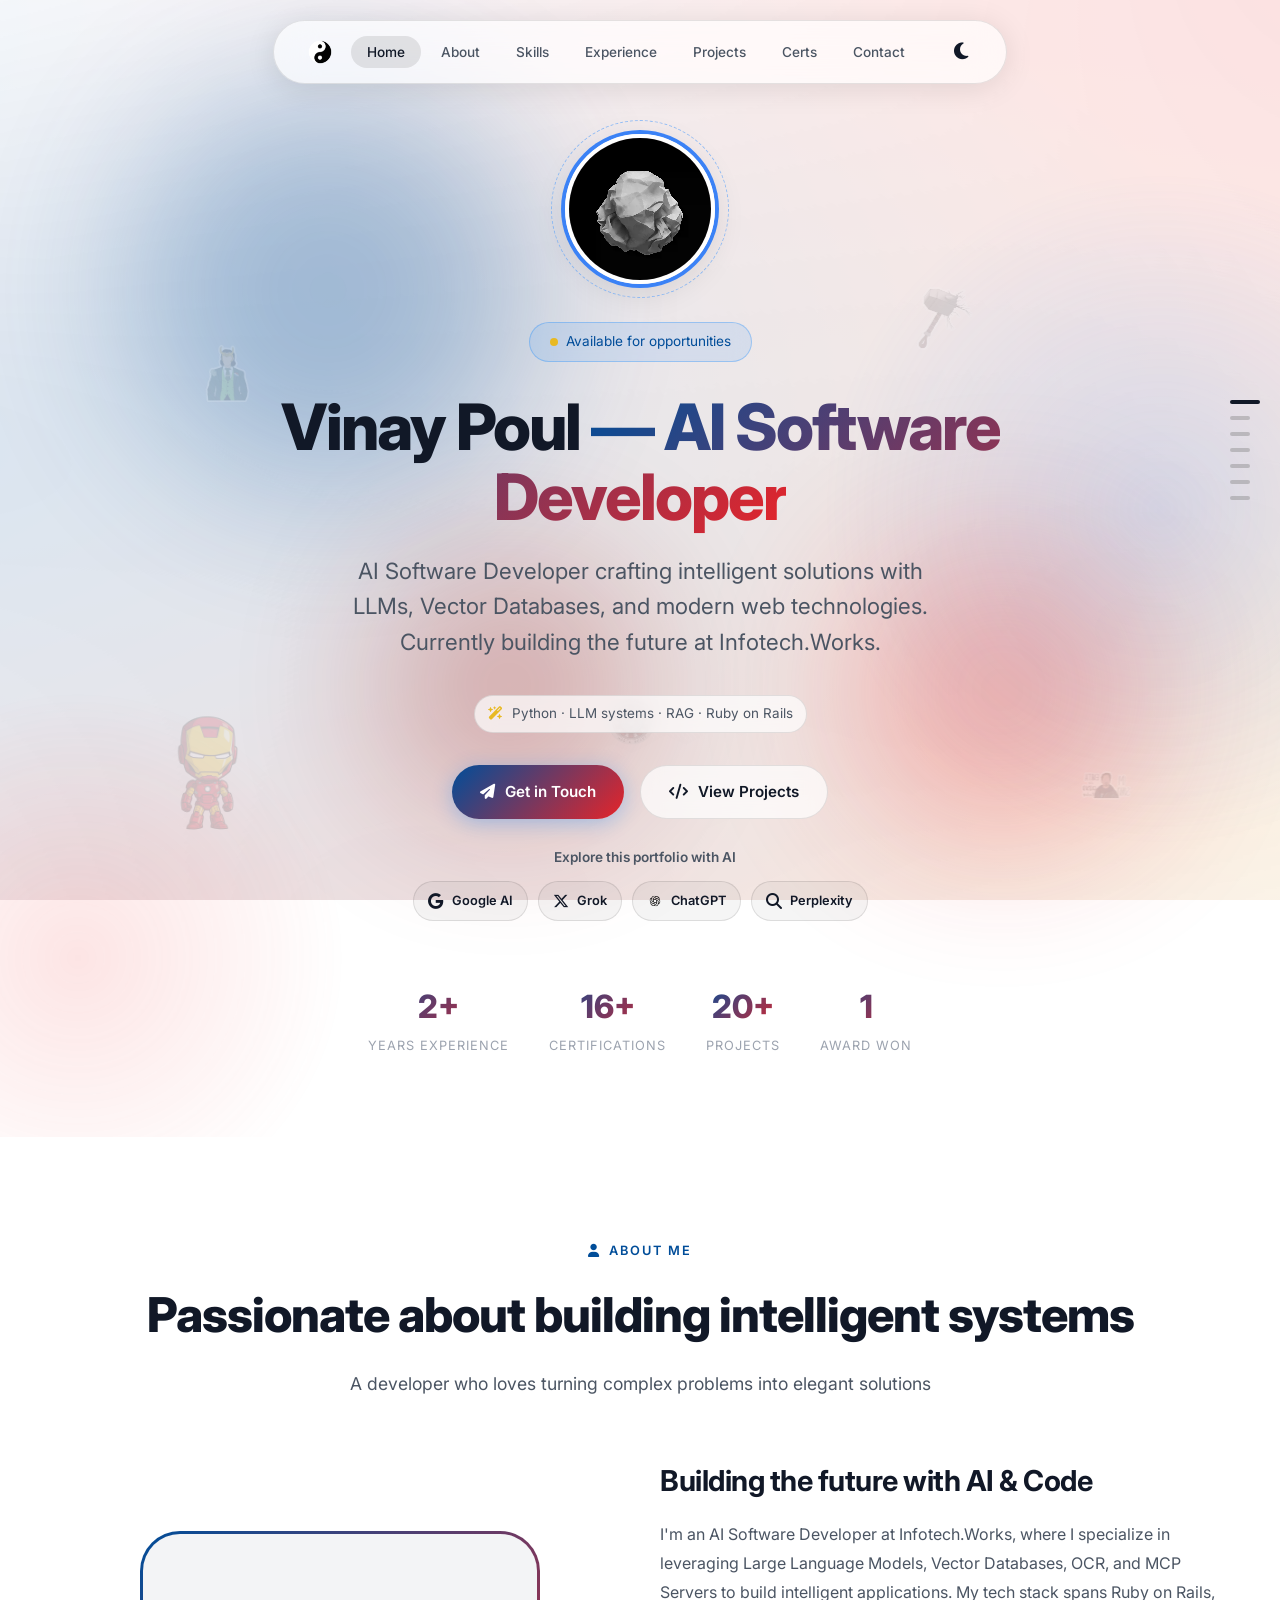
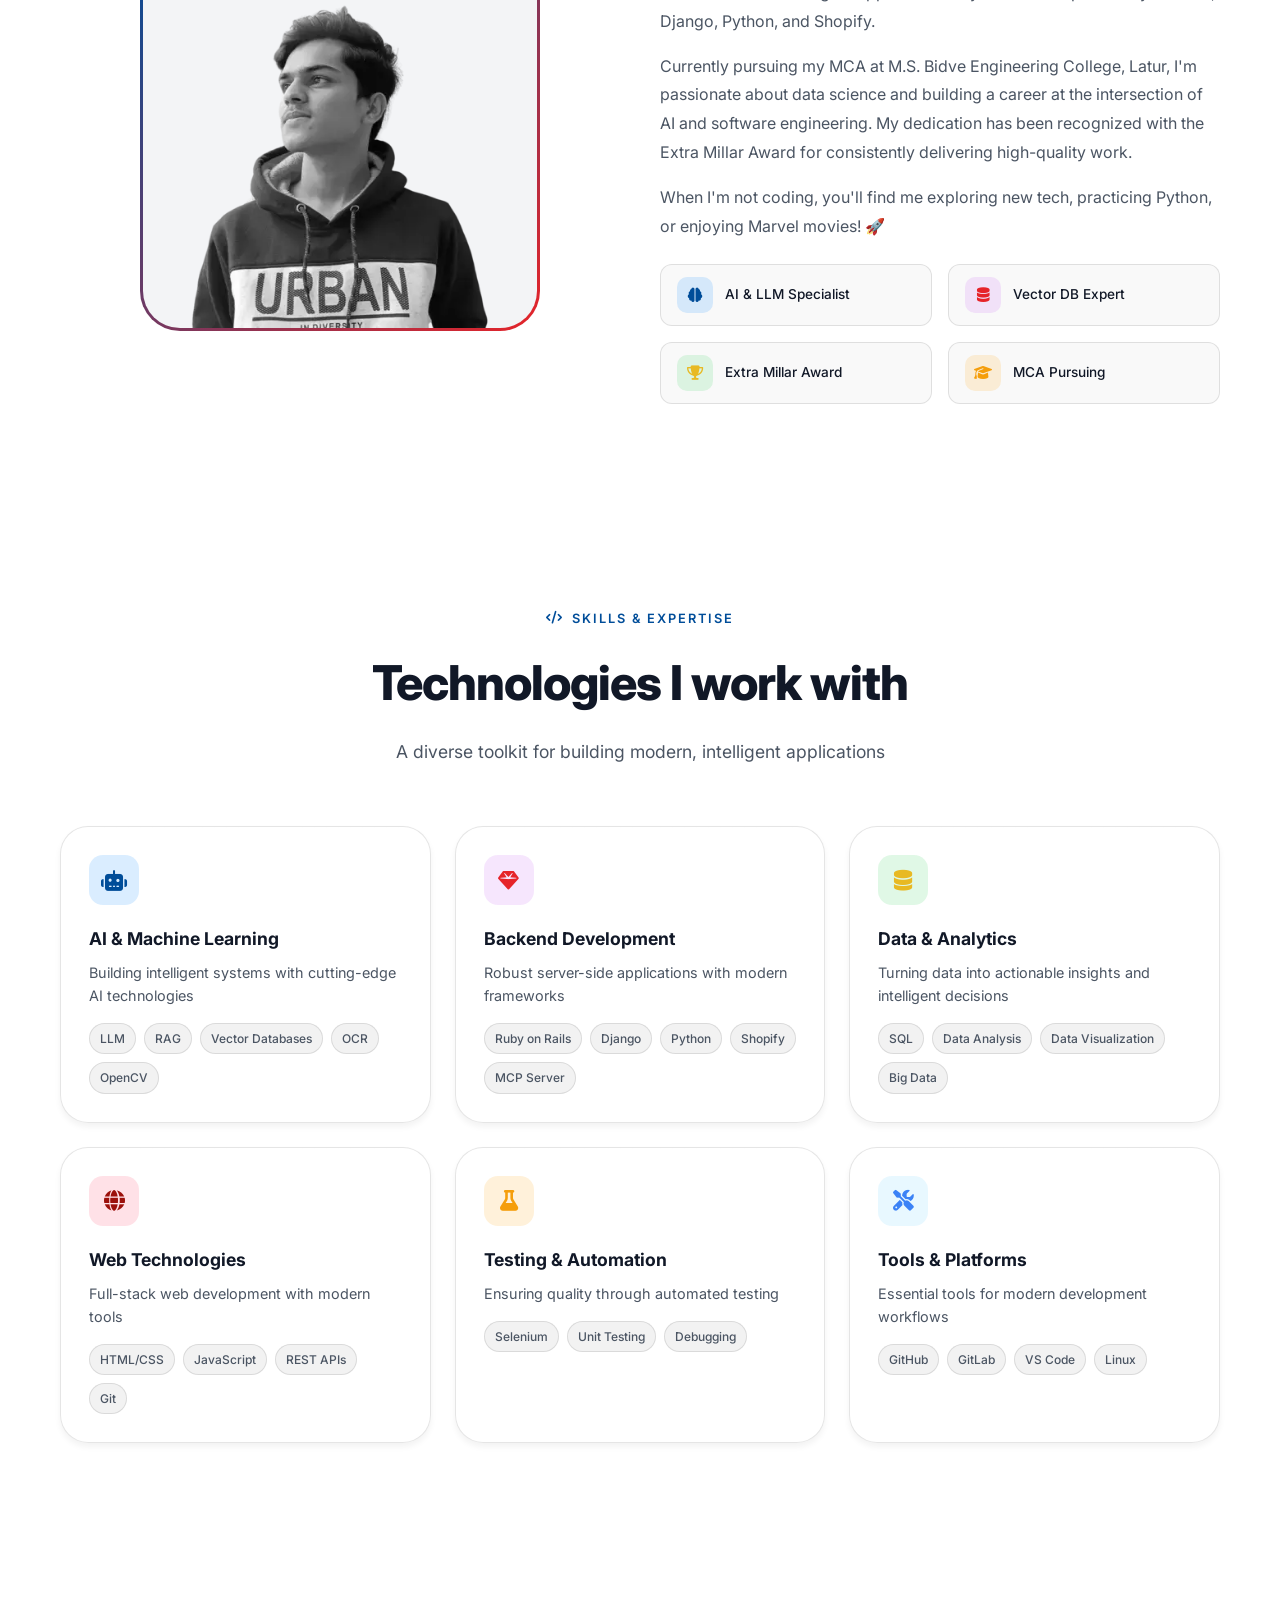
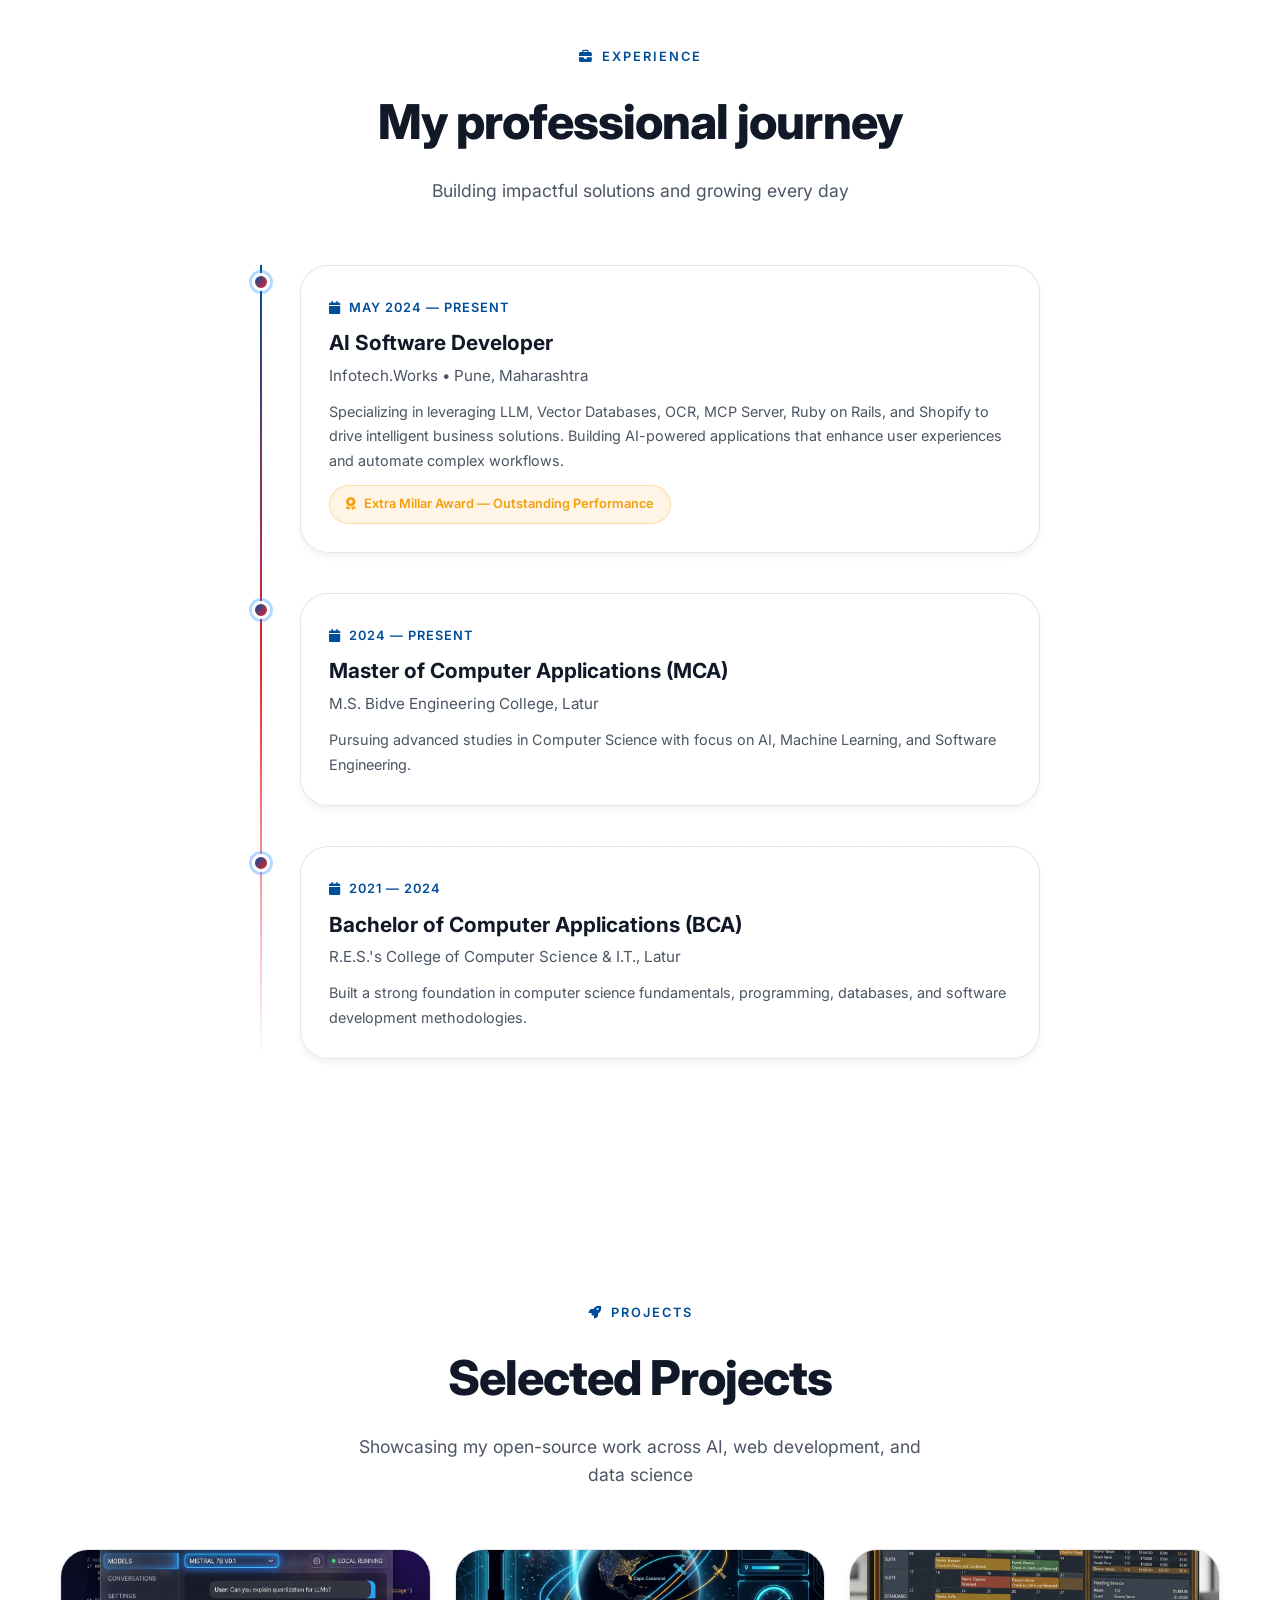
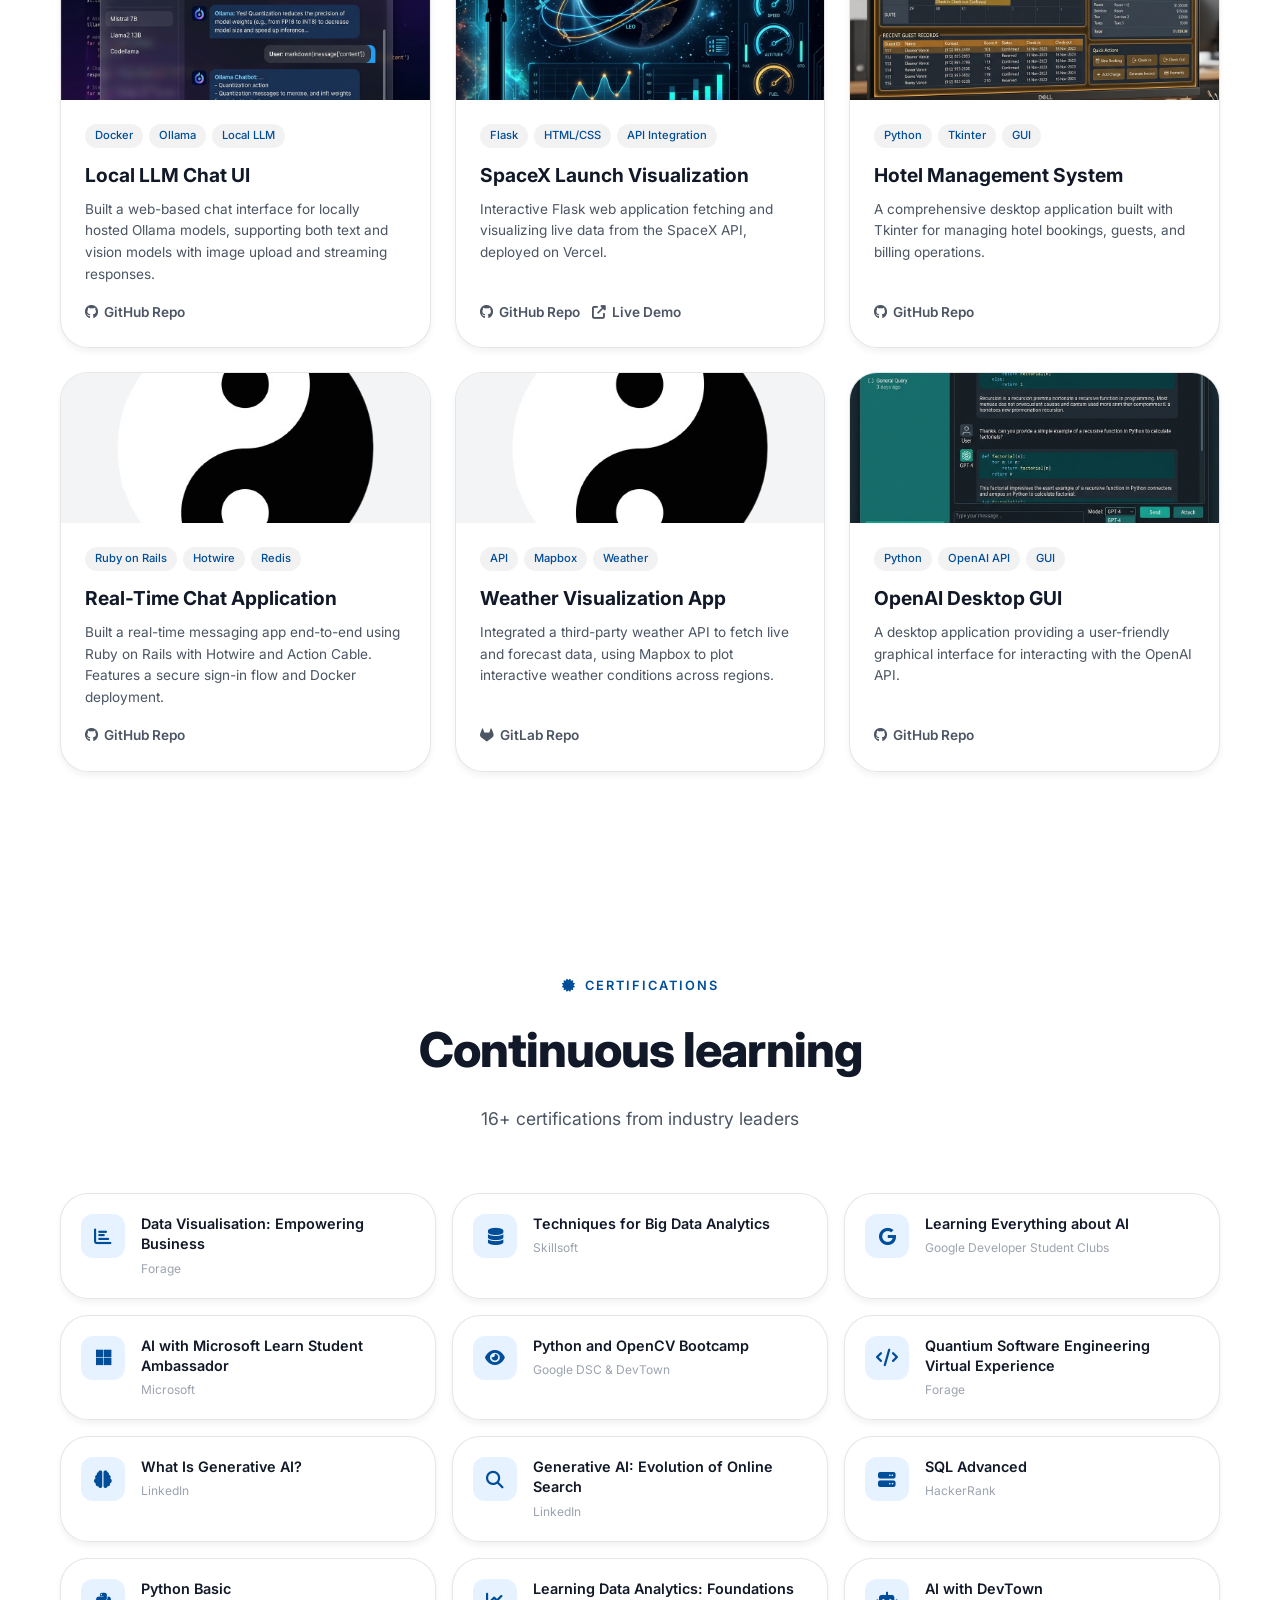
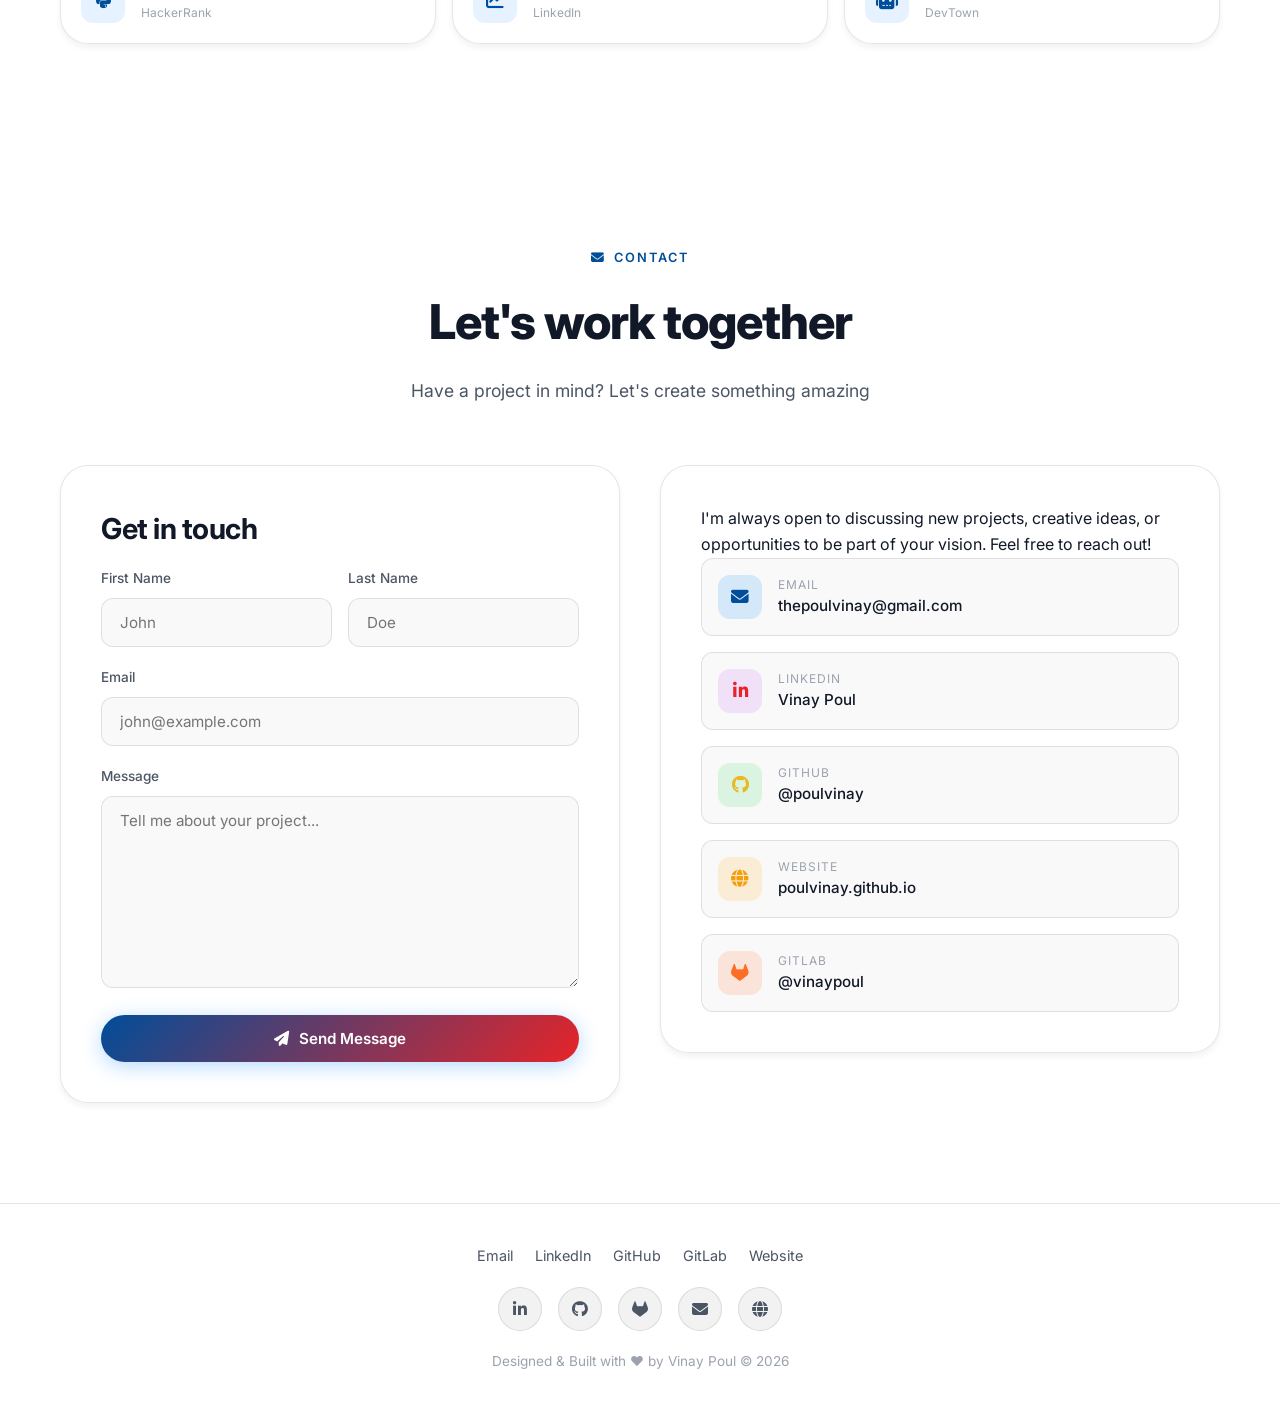
==== commit c8976c1e: "feat: preload hero poster and optimize font loading for improved performance" ====
--- a/index.html
+++ b/index.html
@@ -40,13 +40,15 @@
 
     <!-- Favicon -->
     <link rel="icon" href="assets/images/icons/yin-yang.png" type="image/jpeg">
+    <link rel="preload" as="image" href="assets/images/profile/vinay-profile-bw-480.webp" fetchpriority="high">
 
     <link rel="preconnect" href="https://fonts.googleapis.com">
     <link rel="preconnect" href="https://fonts.gstatic.com" crossorigin>
     <link rel="preconnect" href="https://cdnjs.cloudflare.com" crossorigin>
-    <link href="https://fonts.googleapis.com/css2?family=Inter:wght@300;400;500;600;700;800;900&display=swap"
-        rel="stylesheet">
-    <link rel="stylesheet" href="https://cdnjs.cloudflare.com/ajax/libs/font-awesome/6.5.1/css/all.min.css">
+    <link rel="preload" as="style" href="https://fonts.googleapis.com/css2?family=Inter:wght@300;400;500;600;700;800;900&display=swap" onload="this.onload=null;this.rel='stylesheet'">
+    <noscript><link rel="stylesheet" href="https://fonts.googleapis.com/css2?family=Inter:wght@300;400;500;600;700;800;900&display=swap"></noscript>
+    <link rel="preload" as="style" href="https://cdnjs.cloudflare.com/ajax/libs/font-awesome/6.5.1/css/all.min.css" onload="this.onload=null;this.rel='stylesheet'">
+    <noscript><link rel="stylesheet" href="https://cdnjs.cloudflare.com/ajax/libs/font-awesome/6.5.1/css/all.min.css"></noscript>
 
     <!-- External CSS -->
     <link rel="stylesheet" href="style.css">
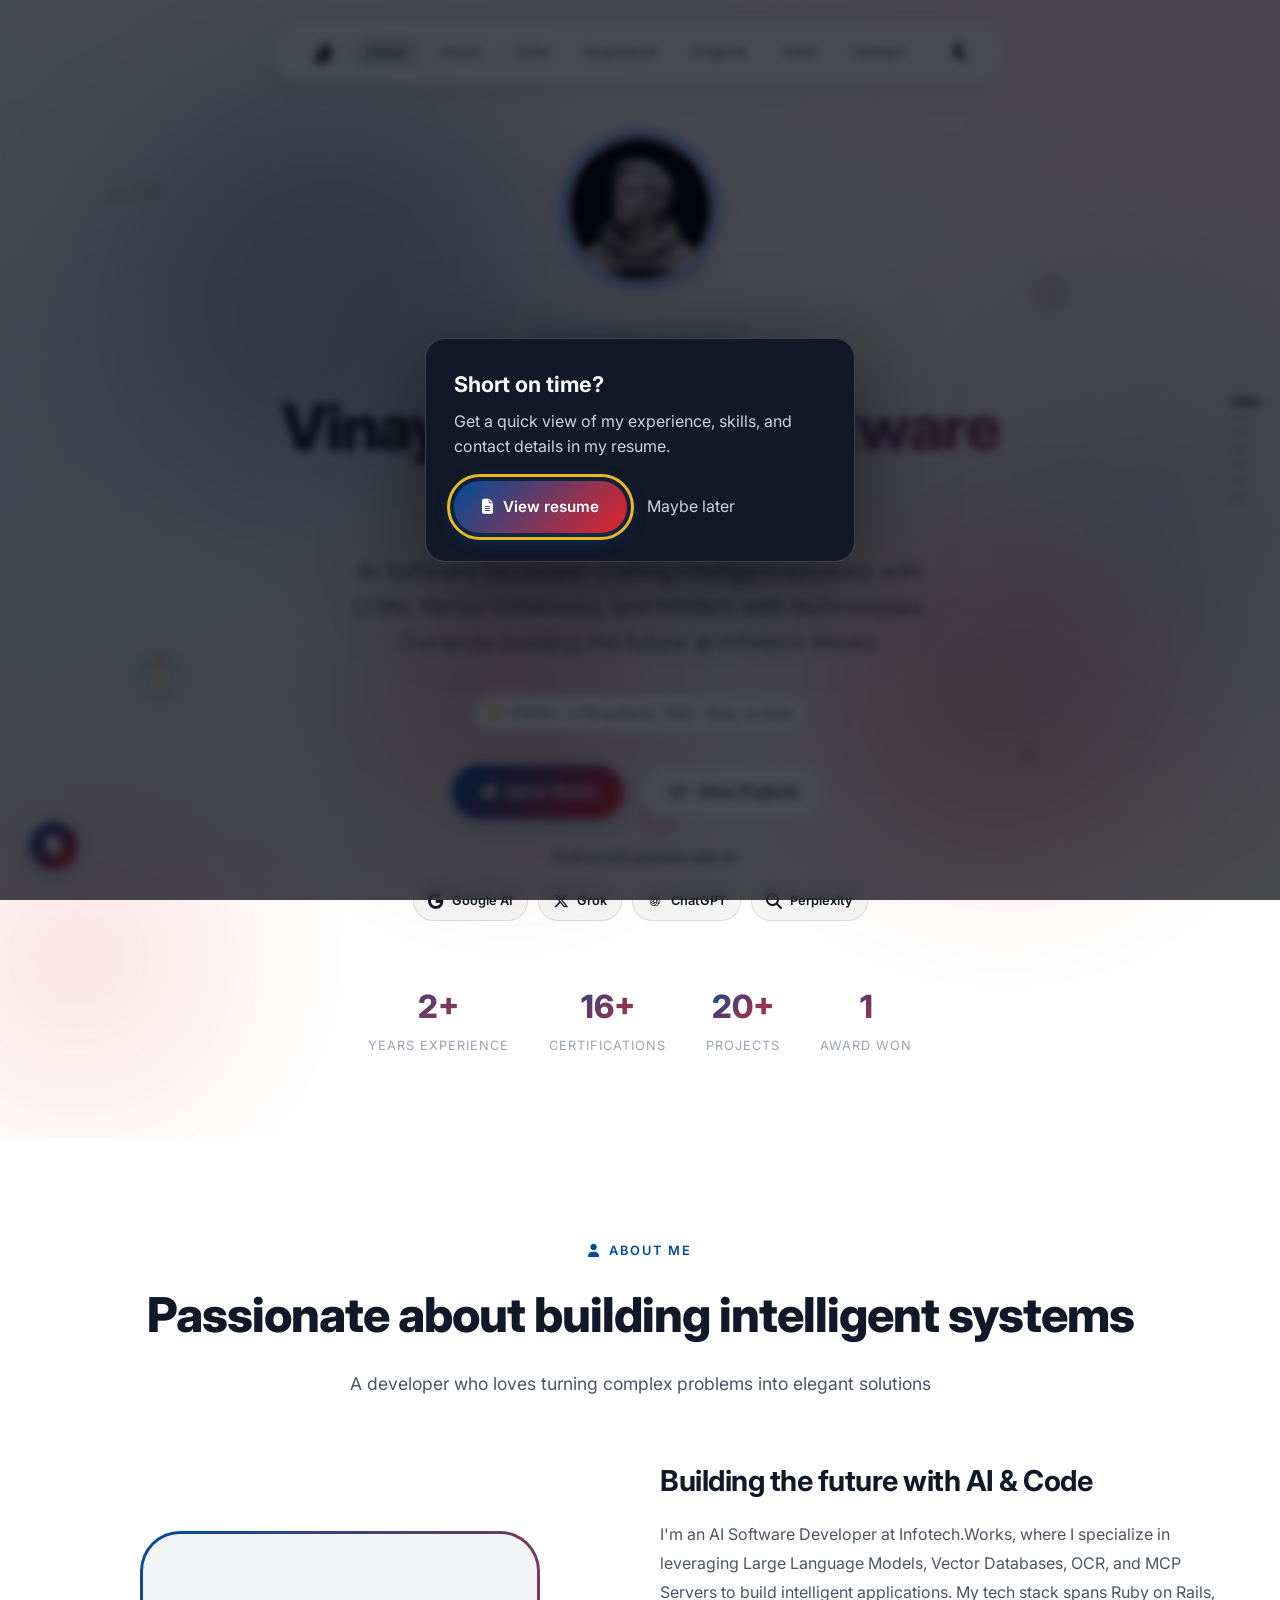
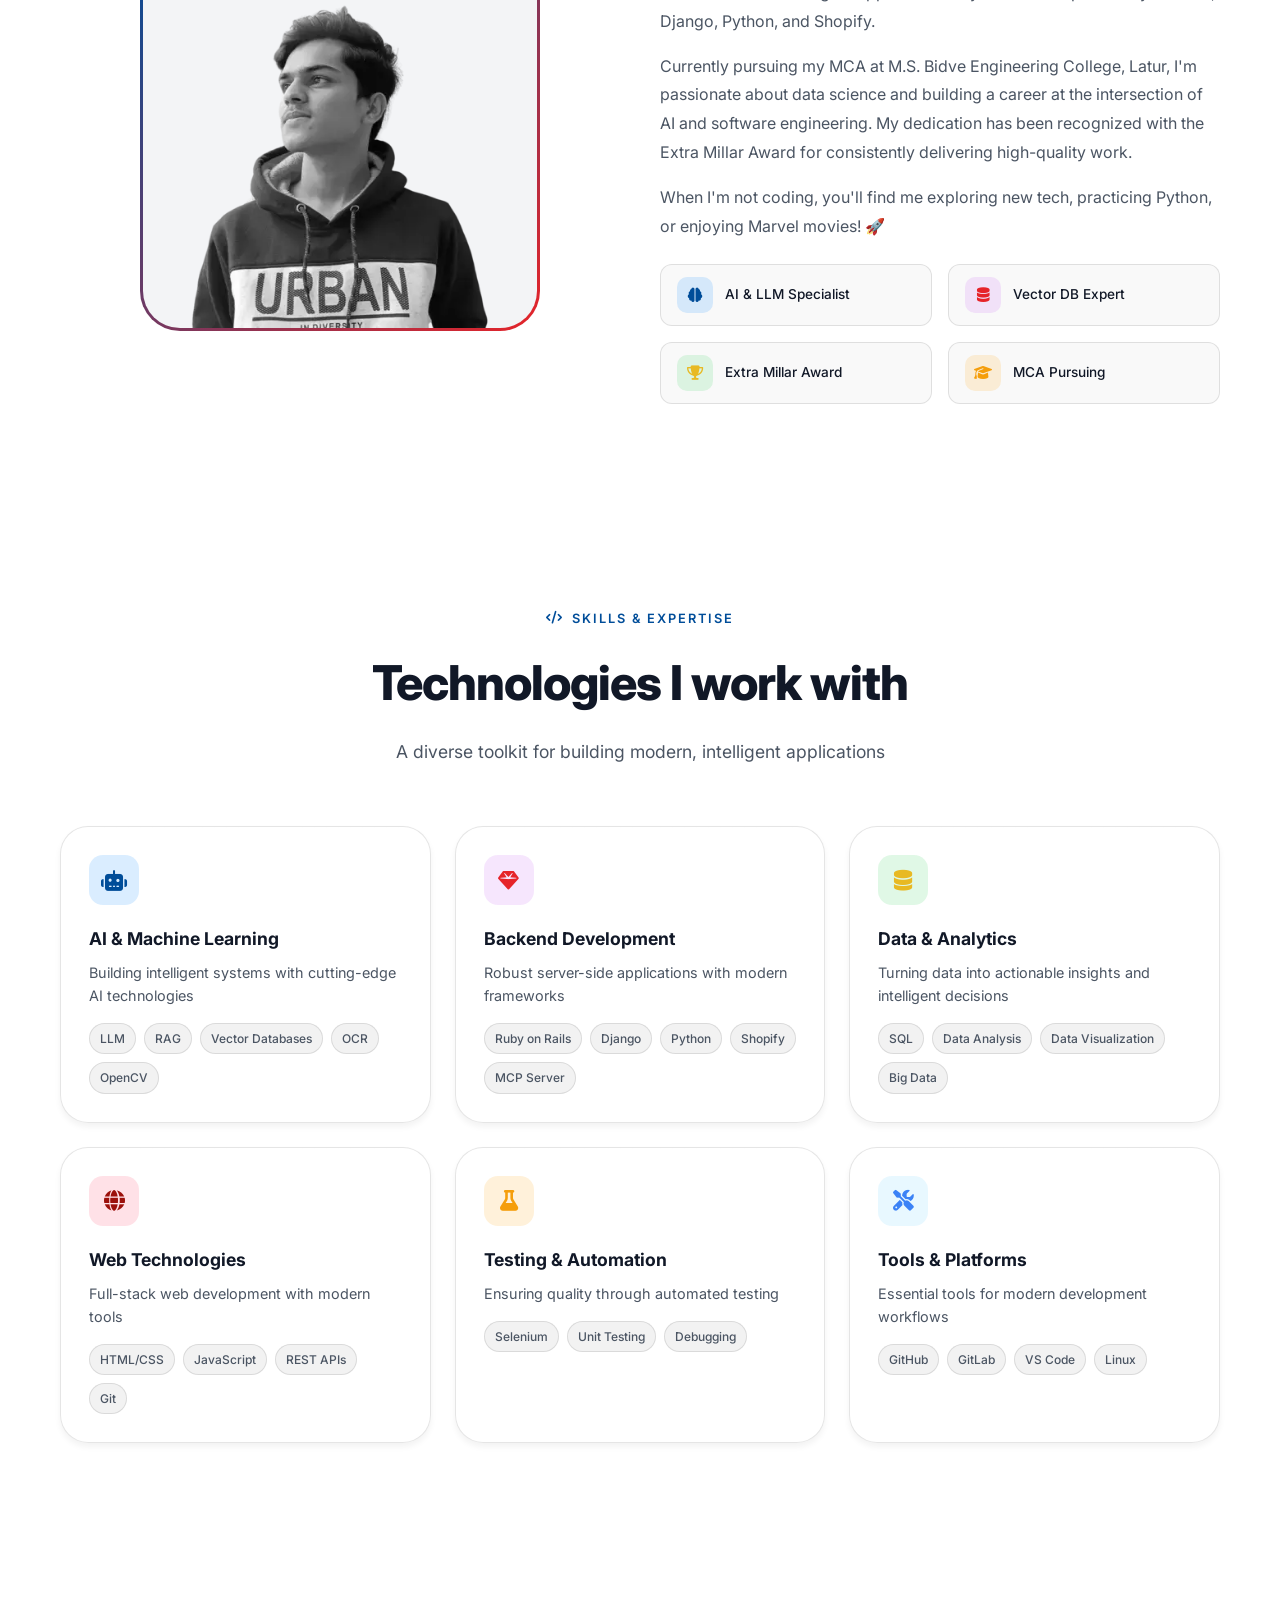
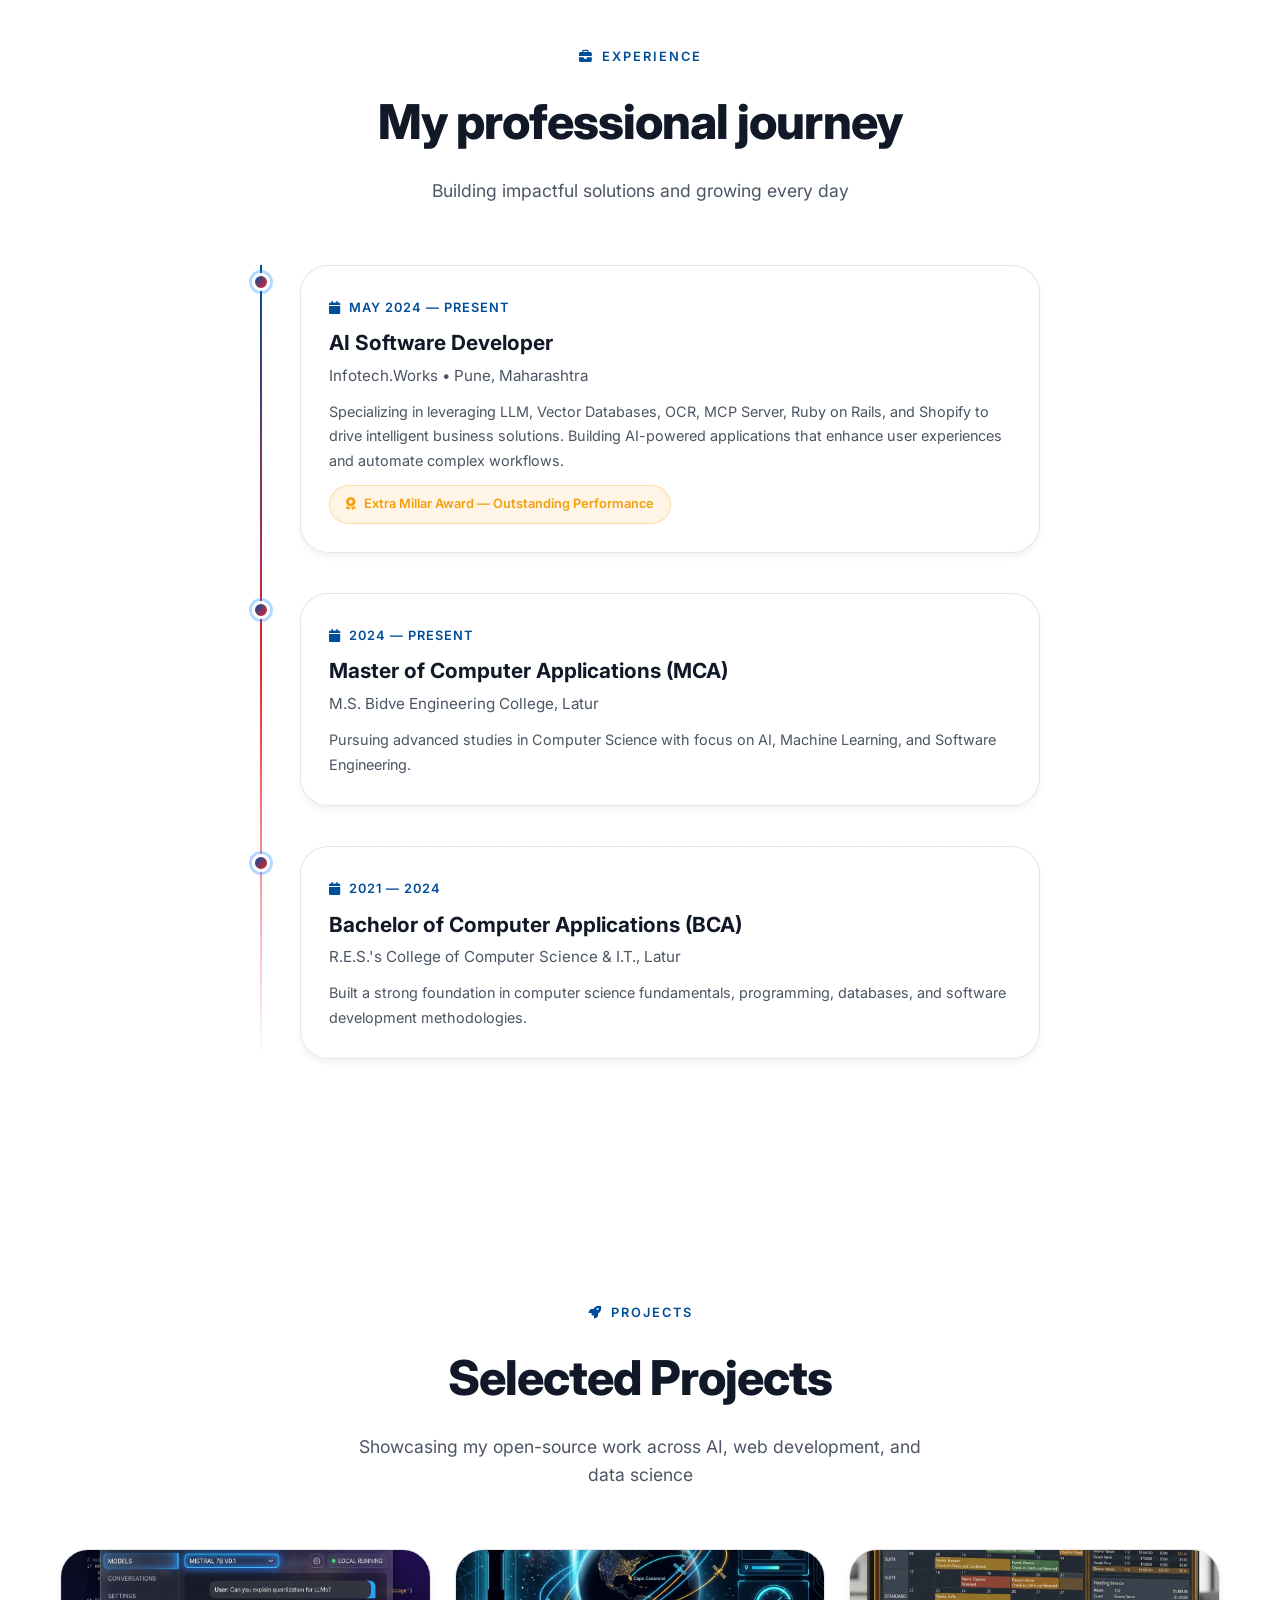
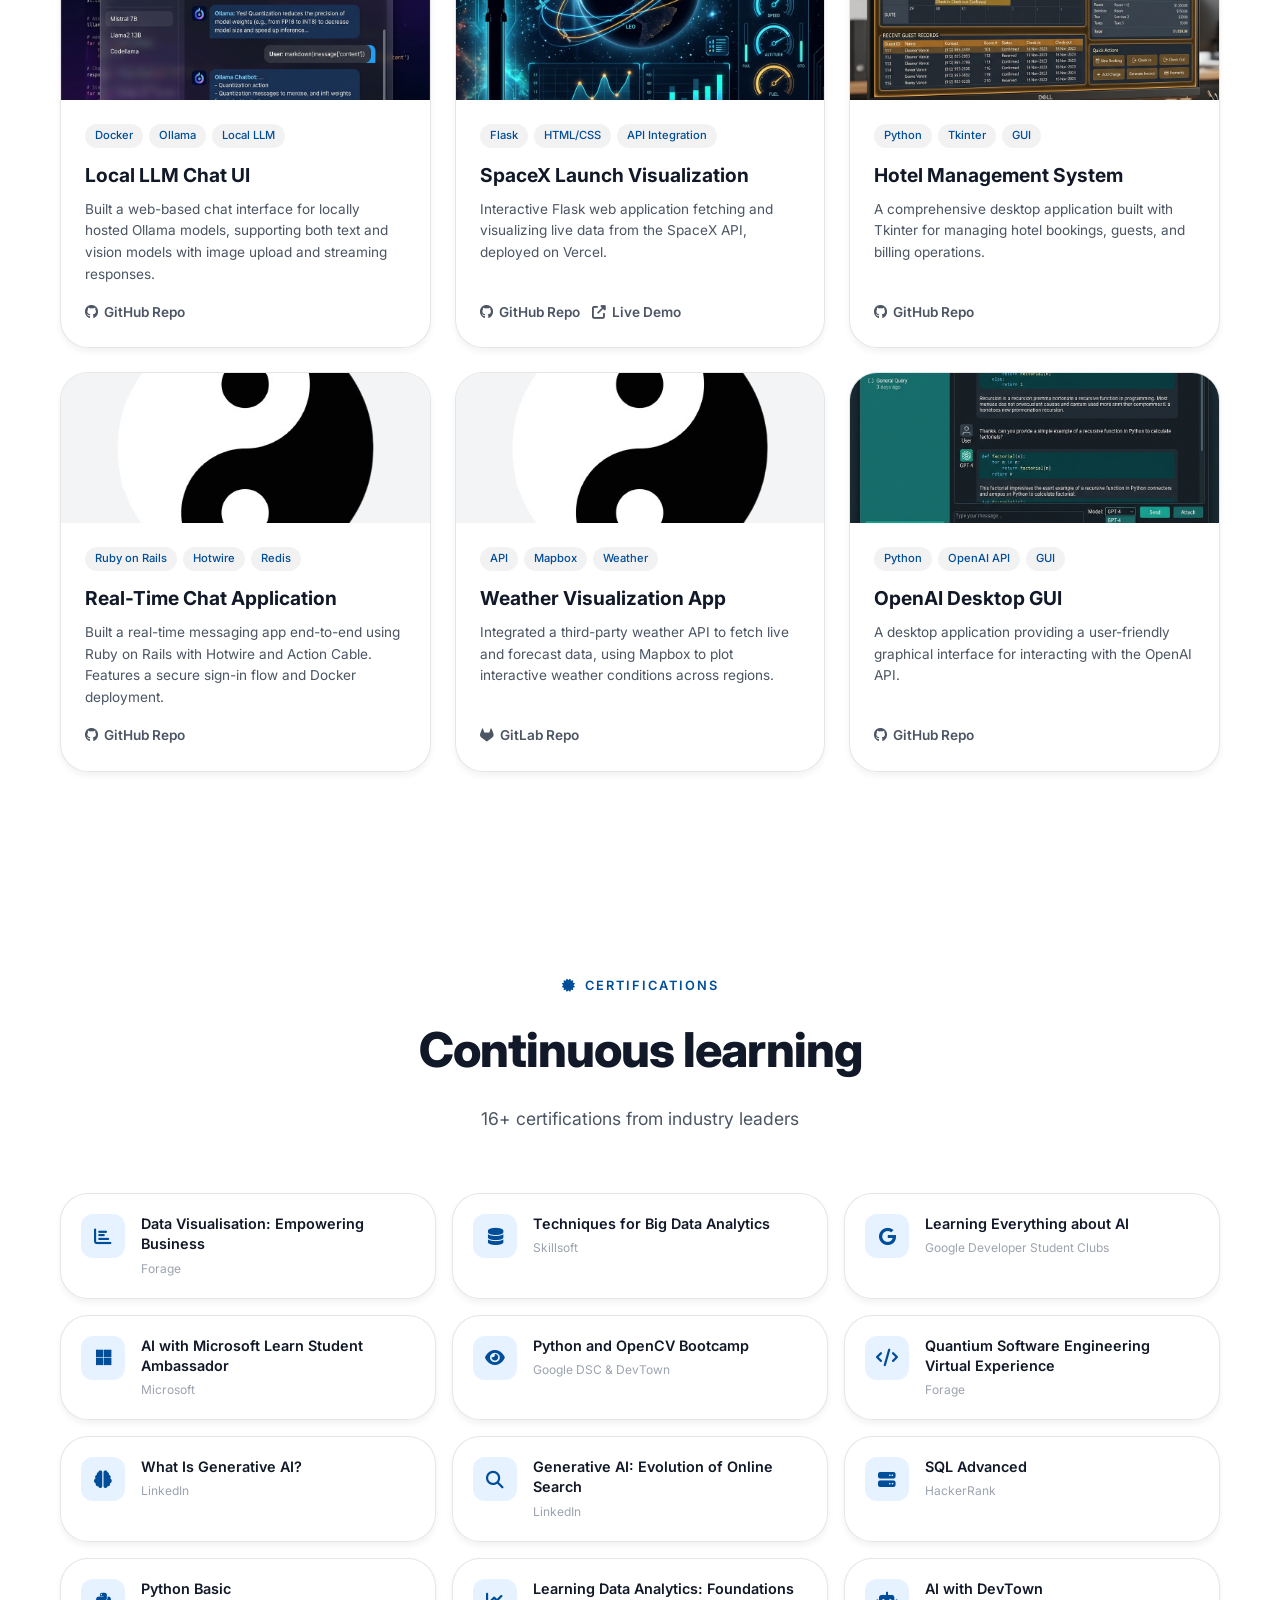
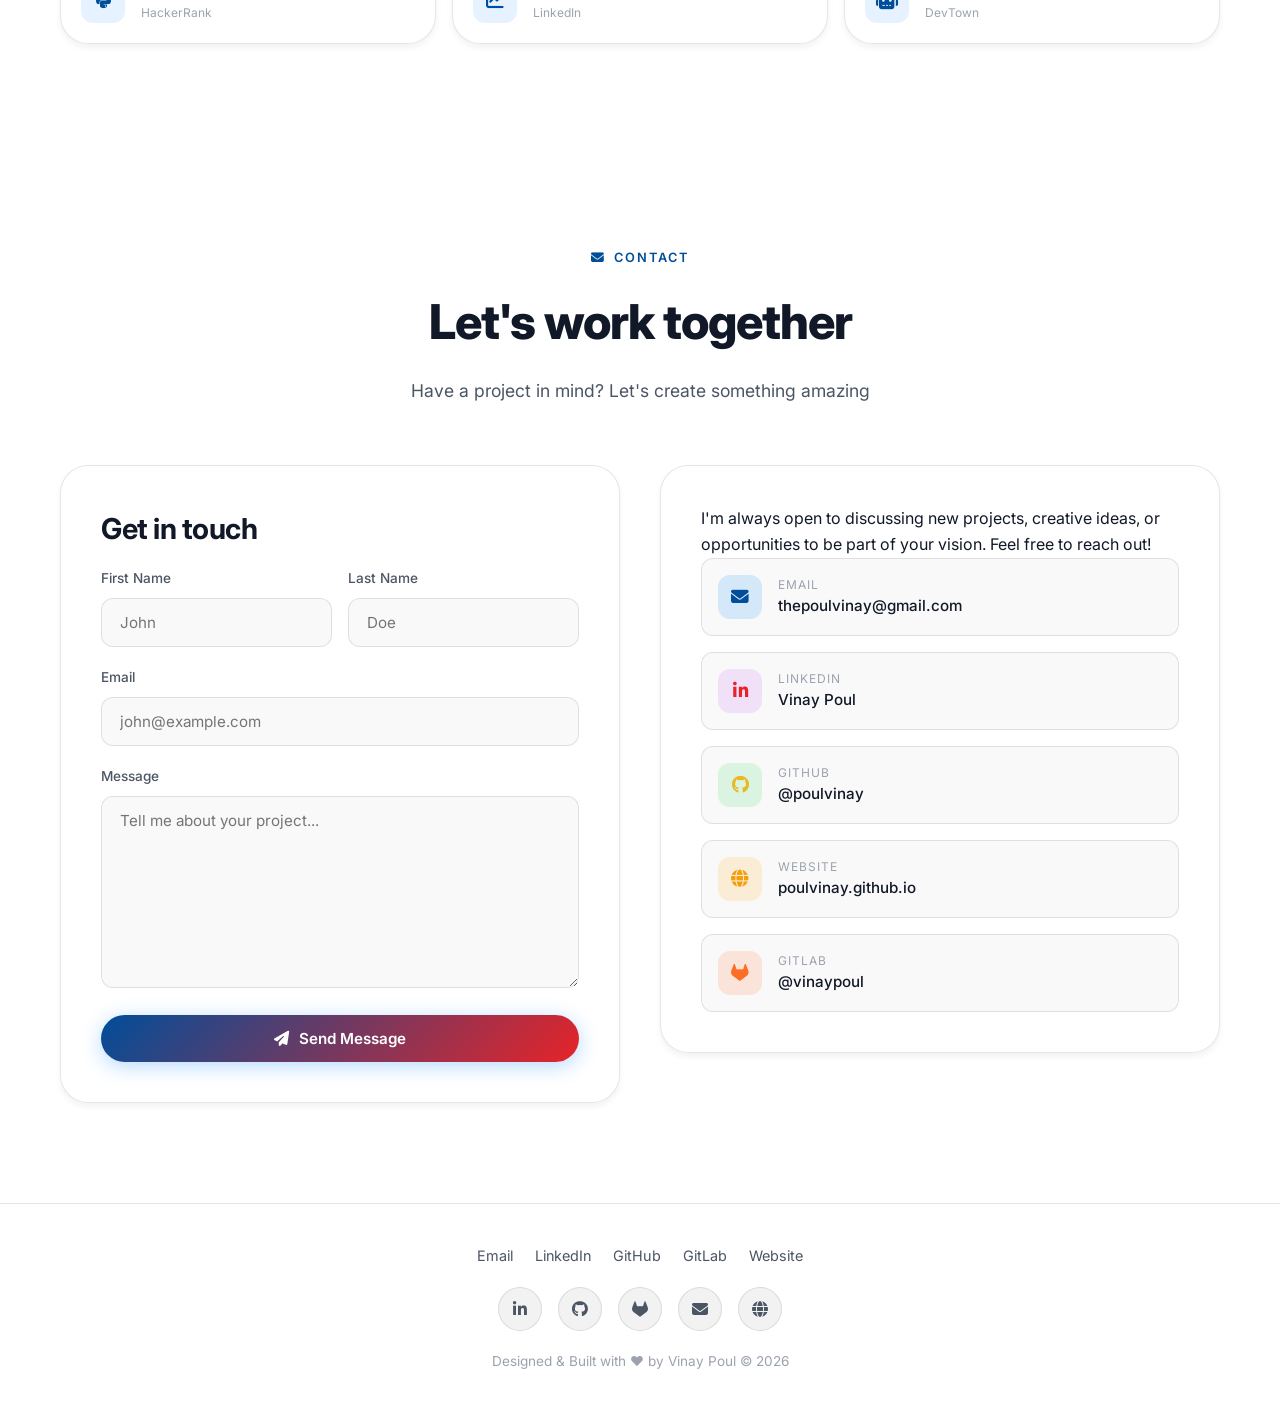
==== commit 0d0adf96: "feat: add resume page with interactive elements and profile video" ====
--- a/index.html
+++ b/index.html
@@ -52,6 +52,19 @@
 
     <!-- External CSS -->
     <link rel="stylesheet" href="style.css">
+    <style>
+        .resume-prompt { position:fixed; inset:0; width:min(92vw, 430px); max-height:calc(100vh - 32px); margin:auto; padding:28px; overflow:auto; border:1px solid rgba(255,255,255,.18); border-radius:20px; background:#111827; color:#f8fafc; box-shadow:0 24px 90px rgba(0,0,0,.55); }
+        .resume-prompt::backdrop { background:rgba(3,7,18,.72); backdrop-filter:blur(5px); }
+        .resume-prompt h2 { margin:0 0 8px; font-size:1.35rem; }
+        .resume-prompt p { margin:0 0 22px; color:#cbd5e1; line-height:1.55; }
+        .resume-prompt-actions { display:flex; align-items:center; gap:12px; }
+        .resume-prompt-actions a { text-decoration:none; }
+        .resume-prompt-close { border:0; background:transparent; color:#cbd5e1; padding:12px 8px; font:inherit; cursor:pointer; }
+        .resume-fab { position:fixed; z-index:999; left:30px; bottom:30px; display:grid; width:48px; height:48px; place-items:center; border:0; border-radius:50%; background:var(--gradient-1); color:#fff; font-size:1.15rem; cursor:pointer; box-shadow:0 4px 20px rgba(10,132,255,.3); transition:var(--transition); }
+        .resume-fab:hover { transform:translateY(-3px); box-shadow:0 8px 30px rgba(10,132,255,.5); }
+        @media (max-width:600px) { .resume-fab { left:18px; bottom:20px; } .resume-prompt { padding:22px; } .resume-prompt-actions { align-items:stretch; flex-direction:column; } .resume-prompt-actions .btn { justify-content:center; } }
+        @media (prefers-reduced-motion:no-preference) { .resume-prompt[open] { animation:resume-prompt-in .2s ease-out; } @keyframes resume-prompt-in { from { opacity:0; transform:translateY(8px) scale(.98); } to { opacity:1; transform:none; } } }
+    </style>
 
     <script type="application/ld+json">
     {"@context":"https://schema.org","@graph":[
@@ -195,10 +208,44 @@
     </div>
 
     <button class="scroll-top" id="scrollTop" aria-label="Scroll to top"><i class="fas fa-arrow-up"></i></button>
+    <button class="resume-fab" id="resumePromptOpen" type="button" aria-label="Open resume options" aria-haspopup="dialog" title="Resume options"><i class="fas fa-file-arrow-down" aria-hidden="true"></i></button>
+
+    <dialog class="resume-prompt" id="resumePrompt" aria-labelledby="resumePromptTitle" aria-describedby="resumePromptText">
+        <h2 id="resumePromptTitle">Short on time?</h2>
+        <p id="resumePromptText">Get a quick view of my experience, skills, and contact details in my resume.</p>
+        <div class="resume-prompt-actions">
+            <a class="btn btn-primary" href="resume.html"><i class="fas fa-file-lines" aria-hidden="true"></i> View resume</a>
+            <button class="resume-prompt-close" type="button">Maybe later</button>
+        </div>
+    </dialog>
 
     <!-- External JS -->
     <script src="data.js"></script>
     <script src="script.js"></script>
+    <script>
+        const resumePrompt = document.getElementById("resumePrompt");
+        const resumePromptKey = "resumePromptSeen";
+        const closeResumePrompt = () => {
+            resumePrompt.close();
+            try { sessionStorage.setItem(resumePromptKey, "true"); } catch (error) {}
+        };
+        document.getElementById("resumePromptOpen").addEventListener("click", () => {
+            if (!resumePrompt.open) resumePrompt.showModal();
+        });
+        resumePrompt.querySelector(".resume-prompt-close").addEventListener("click", closeResumePrompt);
+        resumePrompt.addEventListener("click", (event) => {
+            if (event.target === resumePrompt) closeResumePrompt();
+        });
+        let hasSeenResumePrompt = false;
+        try { hasSeenResumePrompt = sessionStorage.getItem(resumePromptKey) === "true"; } catch (error) {}
+        if (!hasSeenResumePrompt) {
+            window.setTimeout(() => {
+                if (resumePrompt.open) return;
+                resumePrompt.showModal();
+                try { sessionStorage.setItem(resumePromptKey, "true"); } catch (error) {}
+            }, 1100);
+        }
+    </script>
 </body>
 
 </html>
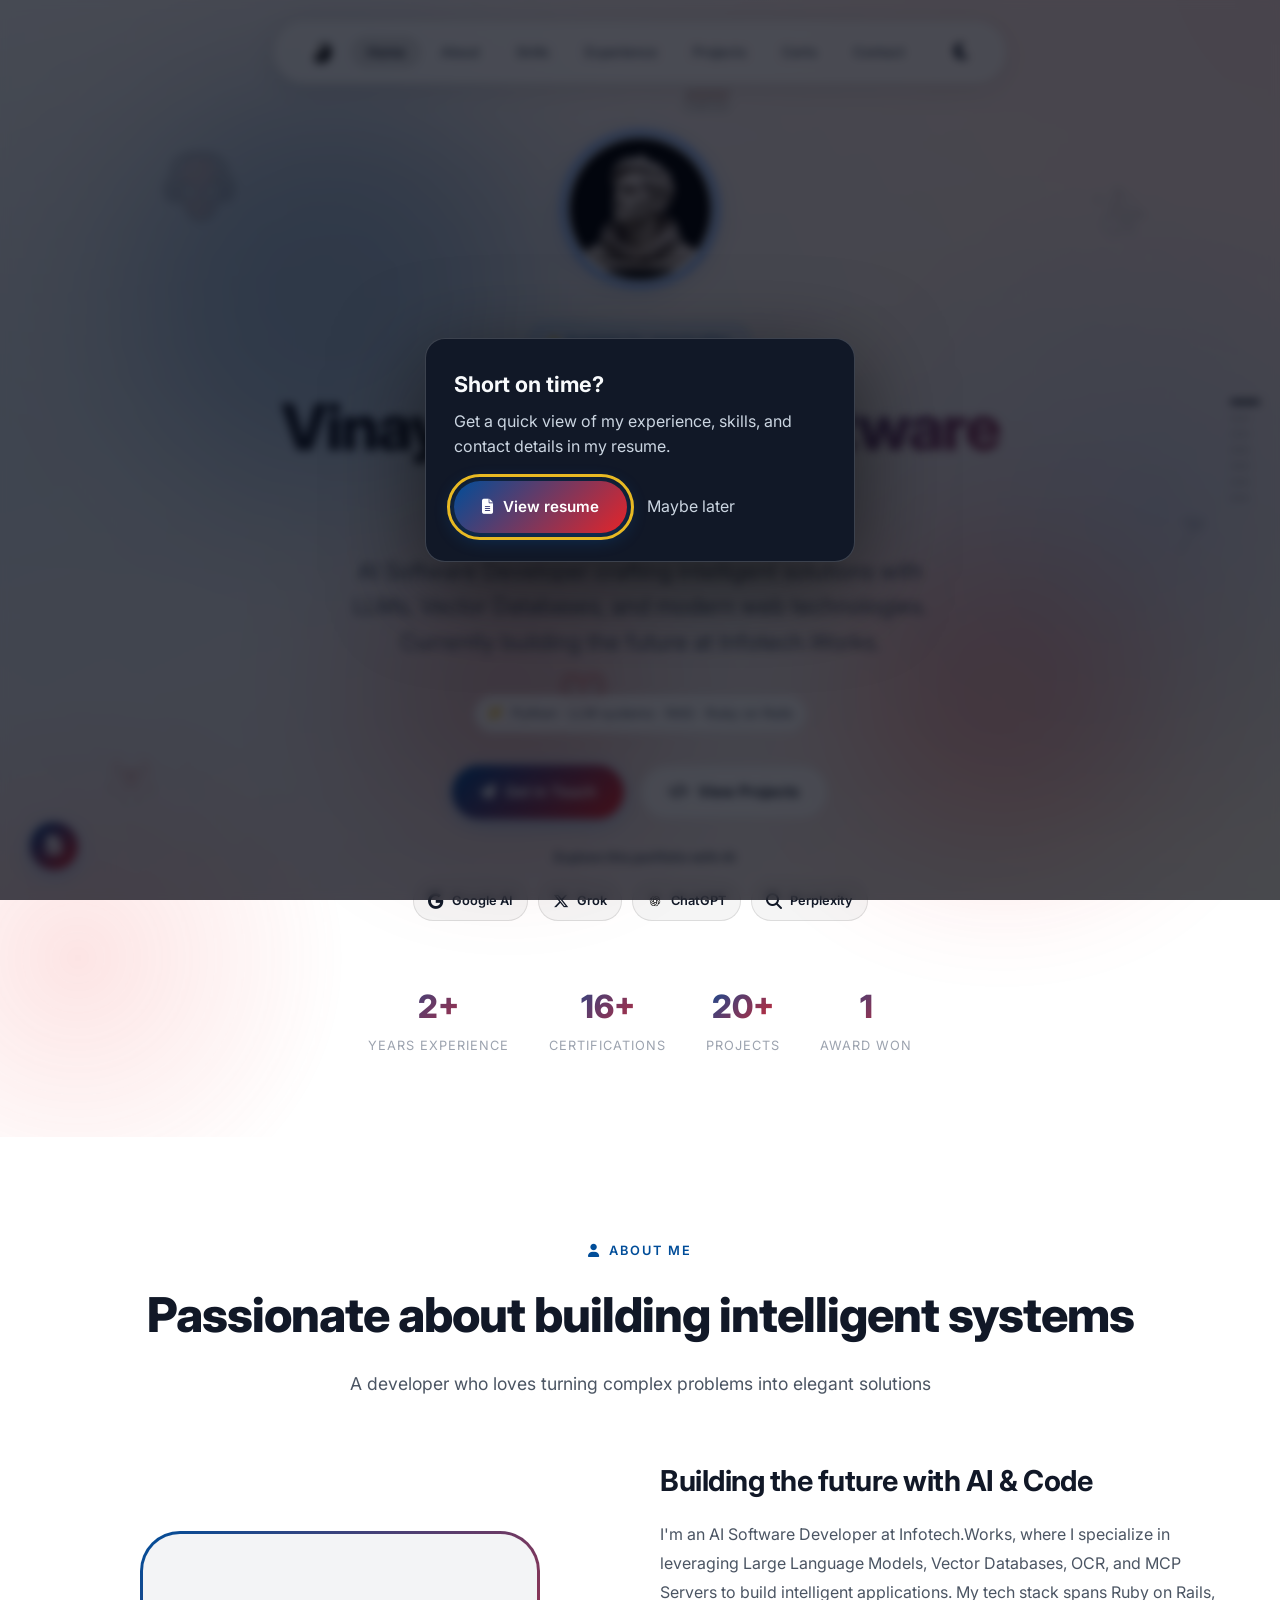
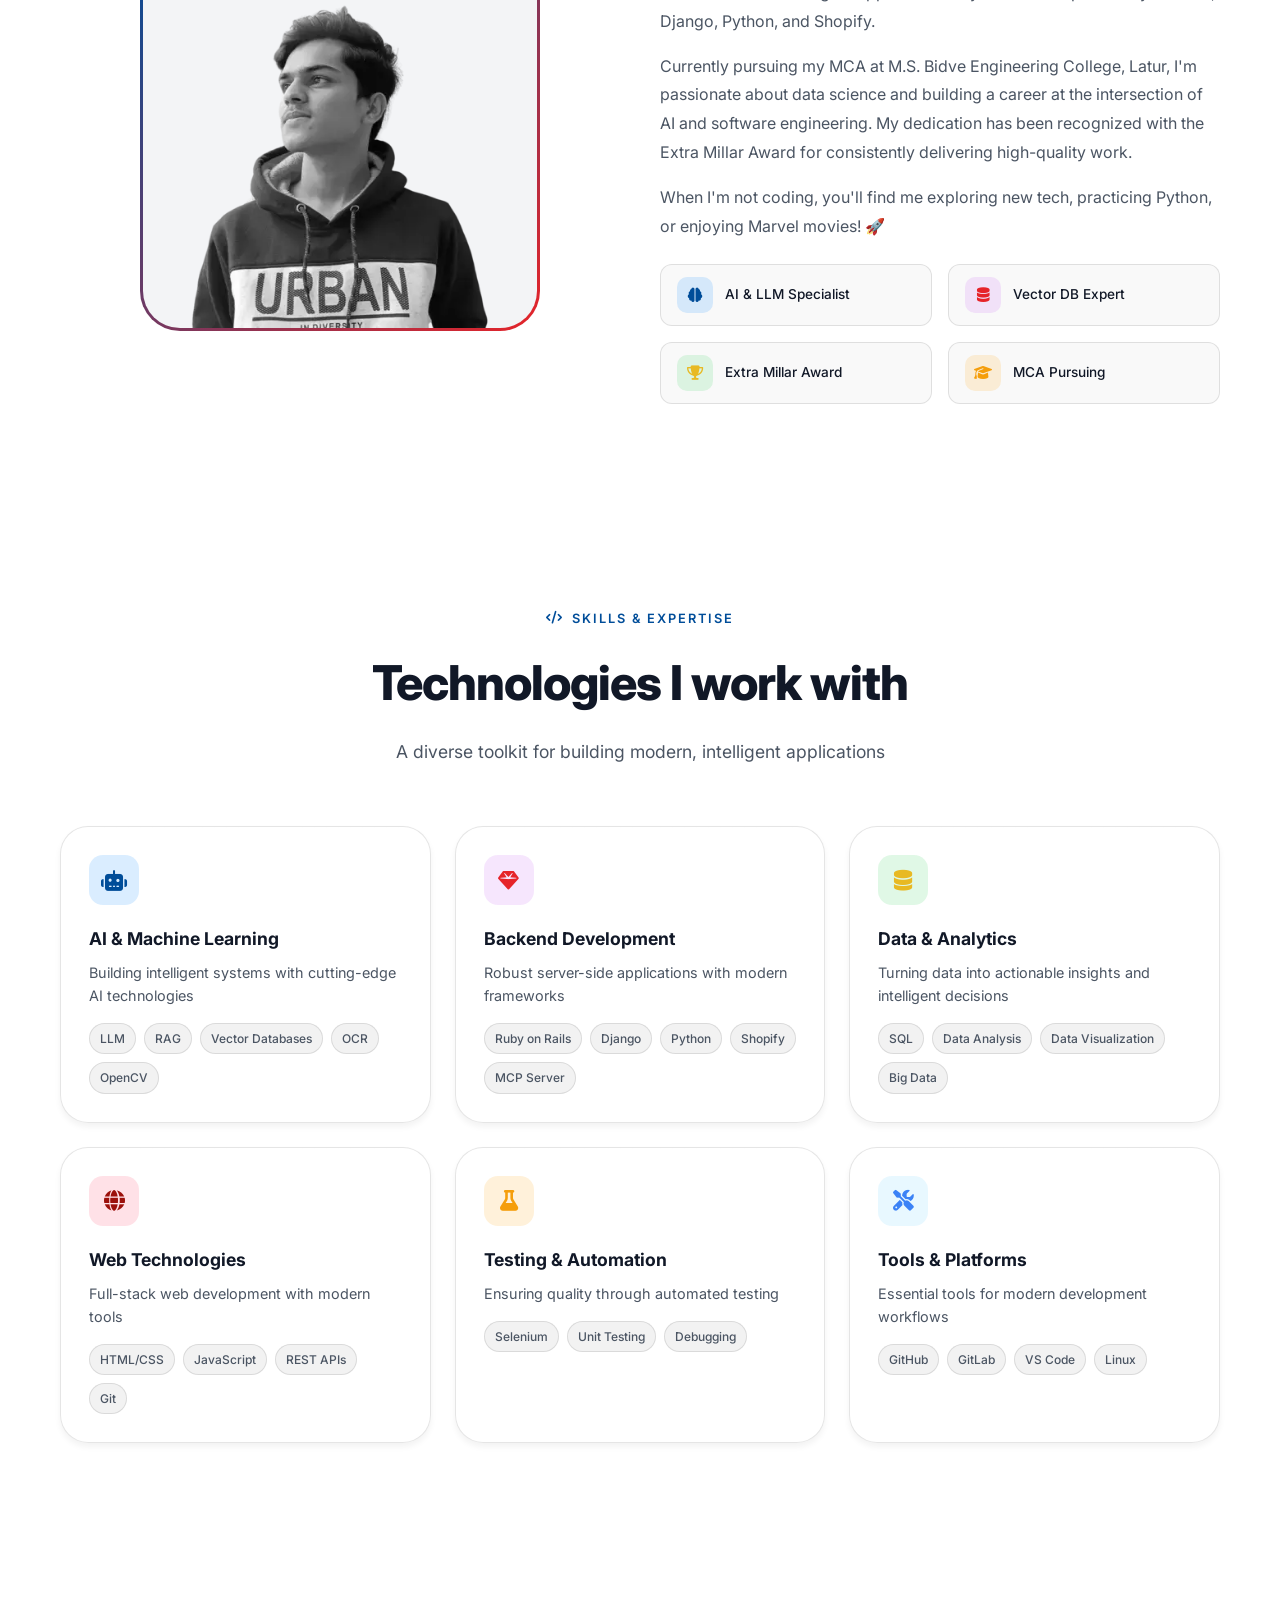
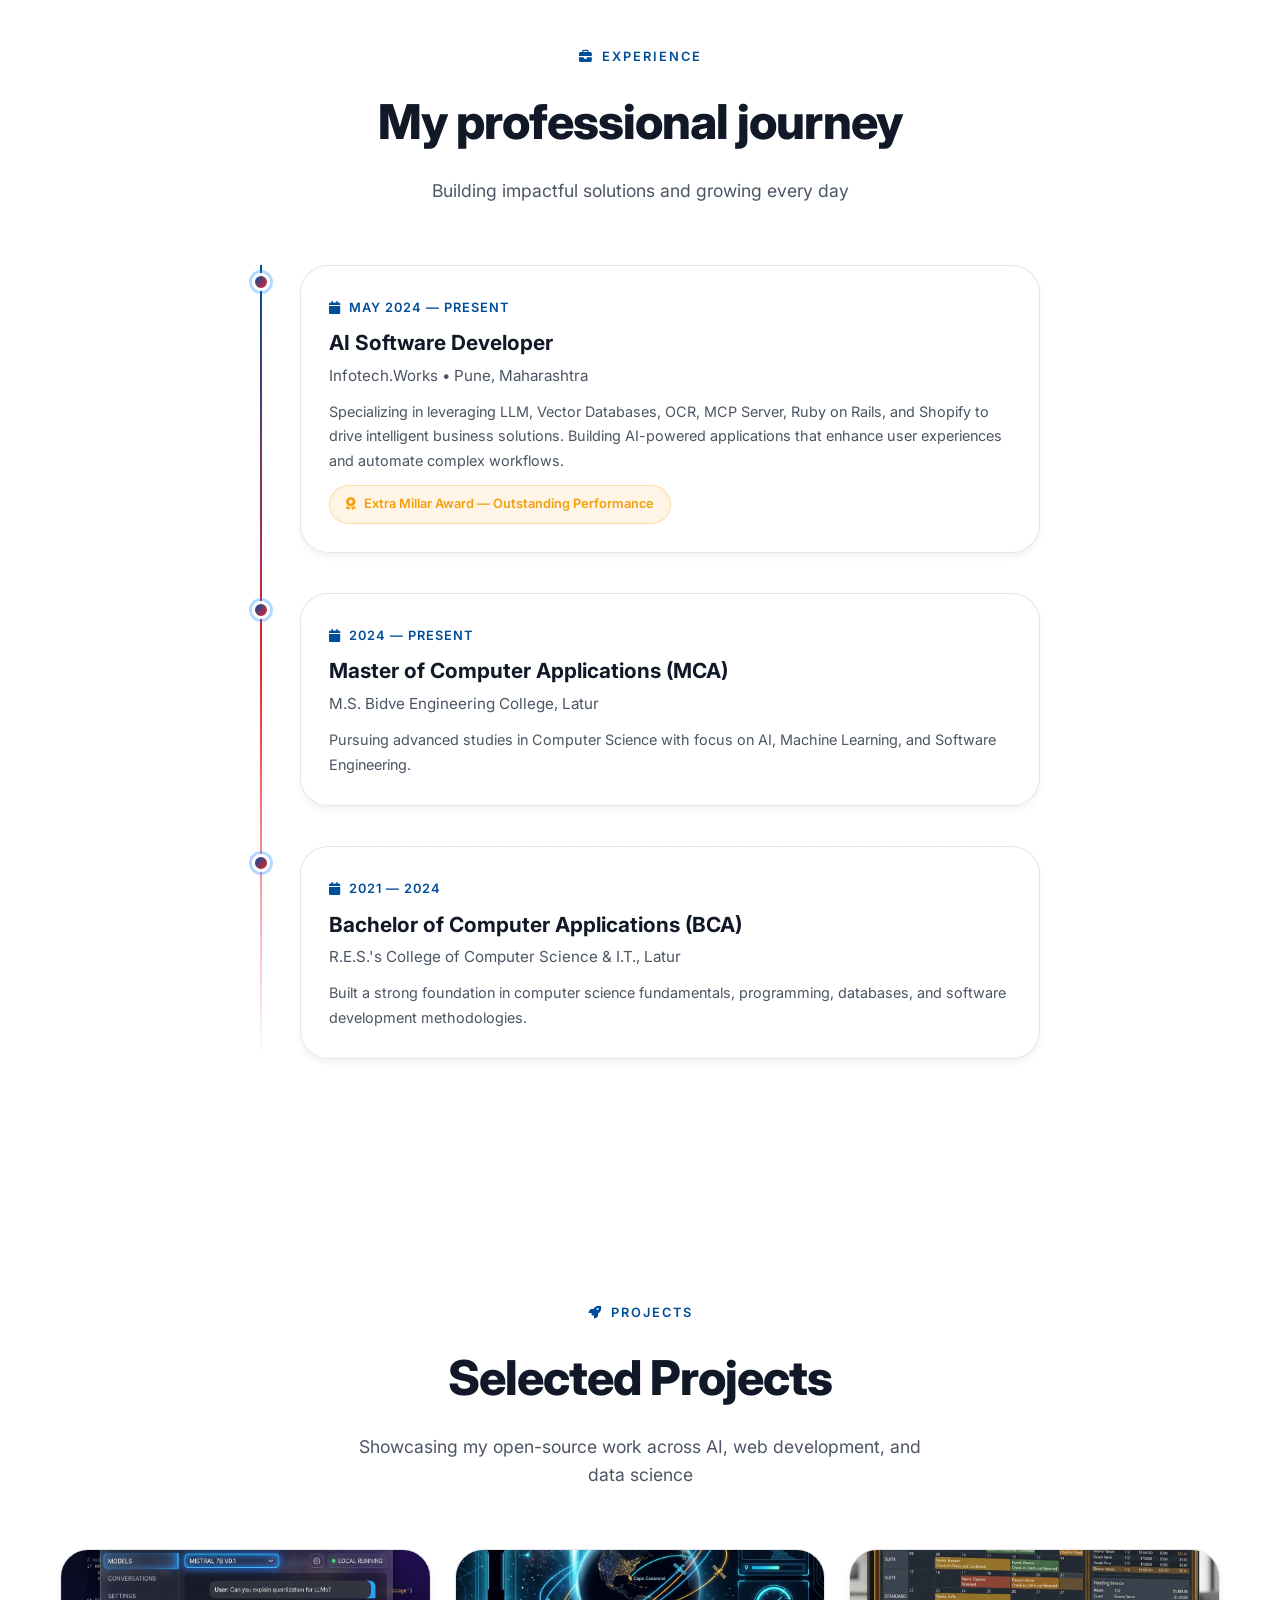
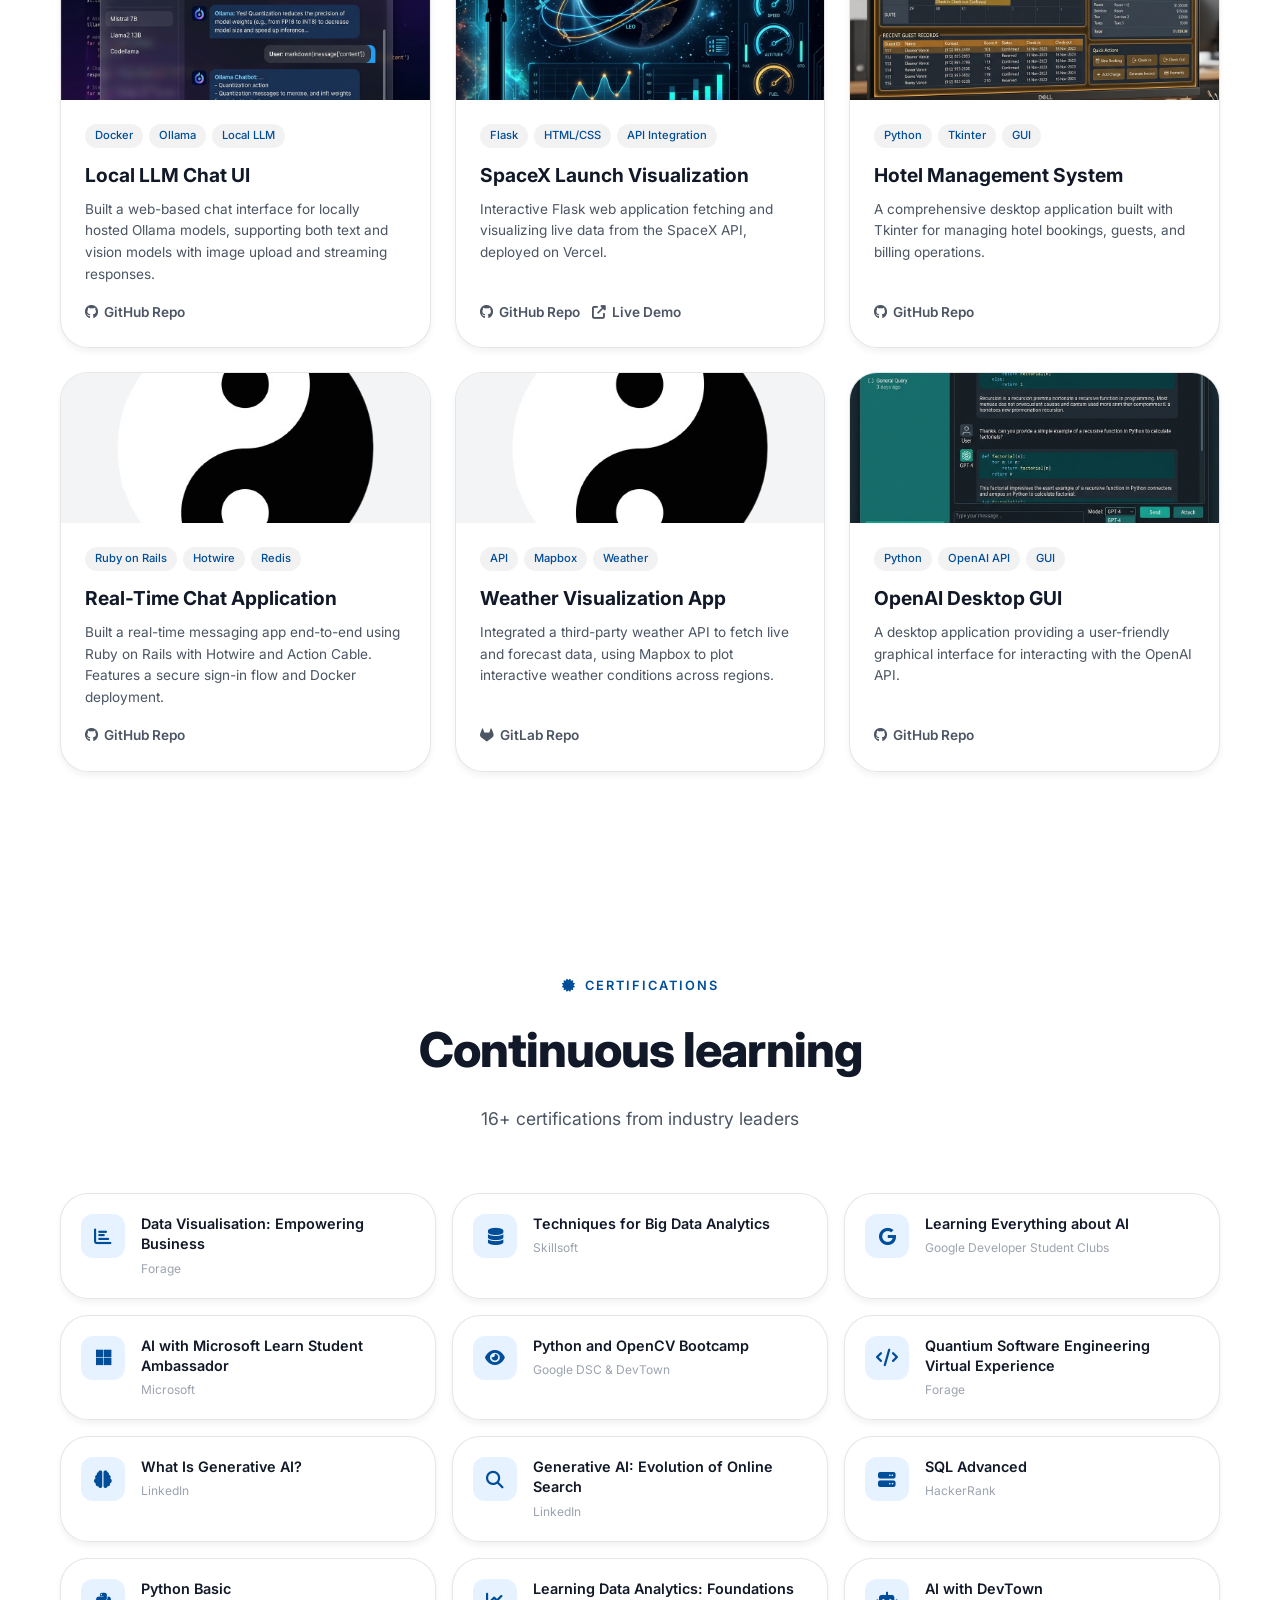
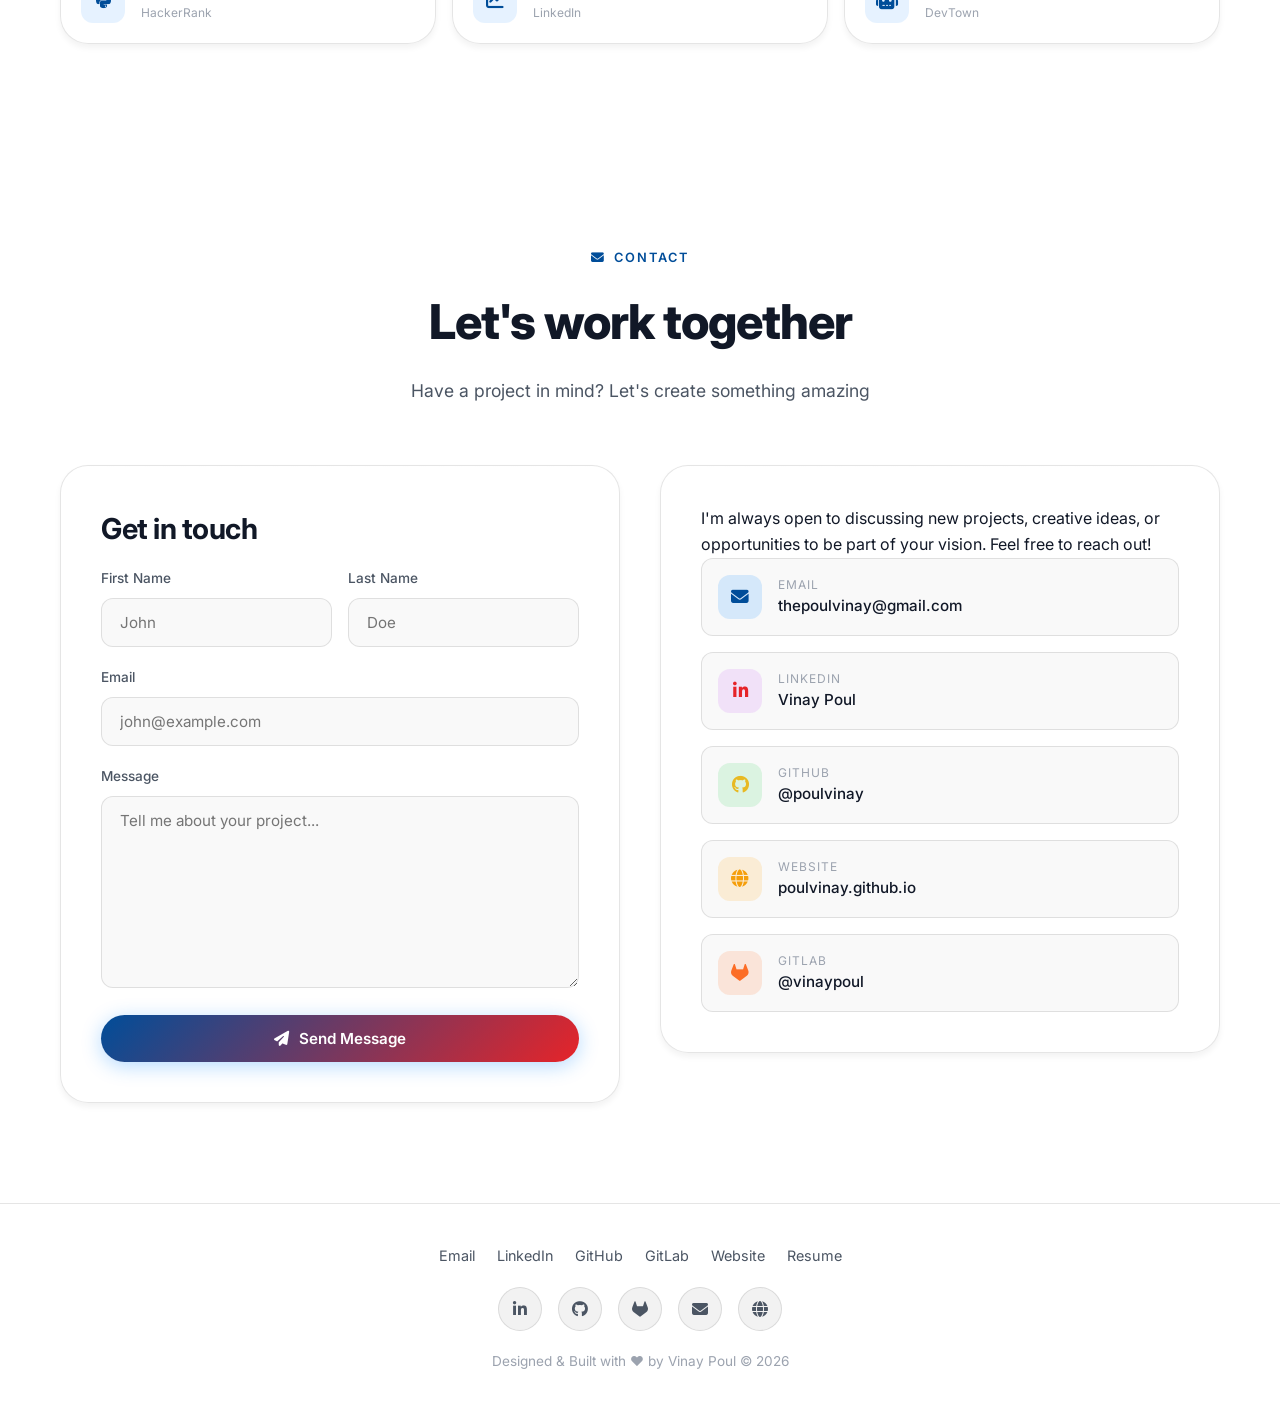
==== commit 522cb9fe: "feat: add resume link to portfolio and update sitemap with new image paths" ====
--- a/index.html
+++ b/index.html
@@ -69,7 +69,7 @@
     <script type="application/ld+json">
     {"@context":"https://schema.org","@graph":[
       {"@type":"WebSite","@id":"https://poulvinay.github.io/#website","url":"https://poulvinay.github.io/","name":"Vinay Poul Portfolio","publisher":{"@id":"https://poulvinay.github.io/#vinay-poul"},"inLanguage":"en-IN"},
-      {"@type":"WebPage","@id":"https://poulvinay.github.io/#webpage","url":"https://poulvinay.github.io/","name":"Vinay Poul | AI Software Developer","description":"Portfolio of Vinay Poul, an AI Software Developer at Infotech.Works specializing in LLM applications, RAG, vector databases, Python, Ruby on Rails, and Django.","dateModified":"2026-09-15","isPartOf":{"@id":"https://poulvinay.github.io/#website"},"about":{"@id":"https://poulvinay.github.io/#vinay-poul"},"primaryImageOfPage":{"@id":"https://poulvinay.github.io/#profile-image"},"inLanguage":"en-IN"},
+      {"@type":"WebPage","@id":"https://poulvinay.github.io/#webpage","url":"https://poulvinay.github.io/","name":"Vinay Poul | AI Software Developer","description":"Portfolio of Vinay Poul, an AI Software Developer at Infotech.Works specializing in LLM applications, RAG, vector databases, Python, Ruby on Rails, and Django.","dateModified":"2026-10-13","isPartOf":{"@id":"https://poulvinay.github.io/#website"},"about":{"@id":"https://poulvinay.github.io/#vinay-poul"},"primaryImageOfPage":{"@id":"https://poulvinay.github.io/#profile-image"},"inLanguage":"en-IN"},
       {"@type":"ImageObject","@id":"https://poulvinay.github.io/#profile-image","url":"https://poulvinay.github.io/assets/images/profile/vinay-profile-bw.jpg","caption":"Vinay Poul, AI Software Developer"},
       {"@type":"Person","@id":"https://poulvinay.github.io/#vinay-poul","name":"Vinay Poul","url":"https://poulvinay.github.io/","image":{"@id":"https://poulvinay.github.io/#profile-image"},"jobTitle":"AI Software Developer","worksFor":{"@type":"Organization","name":"Infotech.Works"},"address":{"@type":"PostalAddress","addressLocality":"Pune","addressRegion":"Maharashtra","addressCountry":"IN"},"email":"mailto:thepoulvinay@gmail.com","sameAs":["https://www.linkedin.com/in/vinay-poul/","https://github.com/poulvinay","https://gitlab.com/vinaypoul","https://poulvinay.github.io/"],"knowsAbout":["Large language models","Retrieval-augmented generation","Vector databases","Python","Ruby on Rails","Django","OCR","Model Context Protocol"]},
       {"@type":"ItemList","name":"Selected software projects by Vinay Poul","itemListElement":[{"@type":"ListItem","position":1,"item":{"@type":"SoftwareApplication","name":"Local LLM Chat UI","applicationCategory":"DeveloperApplication","url":"https://github.com/poulvinay/ollama_user_interface","programmingLanguage":"Python"}},{"@type":"ListItem","position":2,"item":{"@type":"SoftwareApplication","name":"SpaceX Launch Visualization","applicationCategory":"WebApplication","url":"https://space-x-launch-visualization.vercel.app","programmingLanguage":"Python"}},{"@type":"ListItem","position":3,"item":{"@type":"SoftwareApplication","name":"Real-Time Chat Application","applicationCategory":"WebApplication","url":"https://github.com/poulvinay/ChatApp","programmingLanguage":"Ruby"}}]}
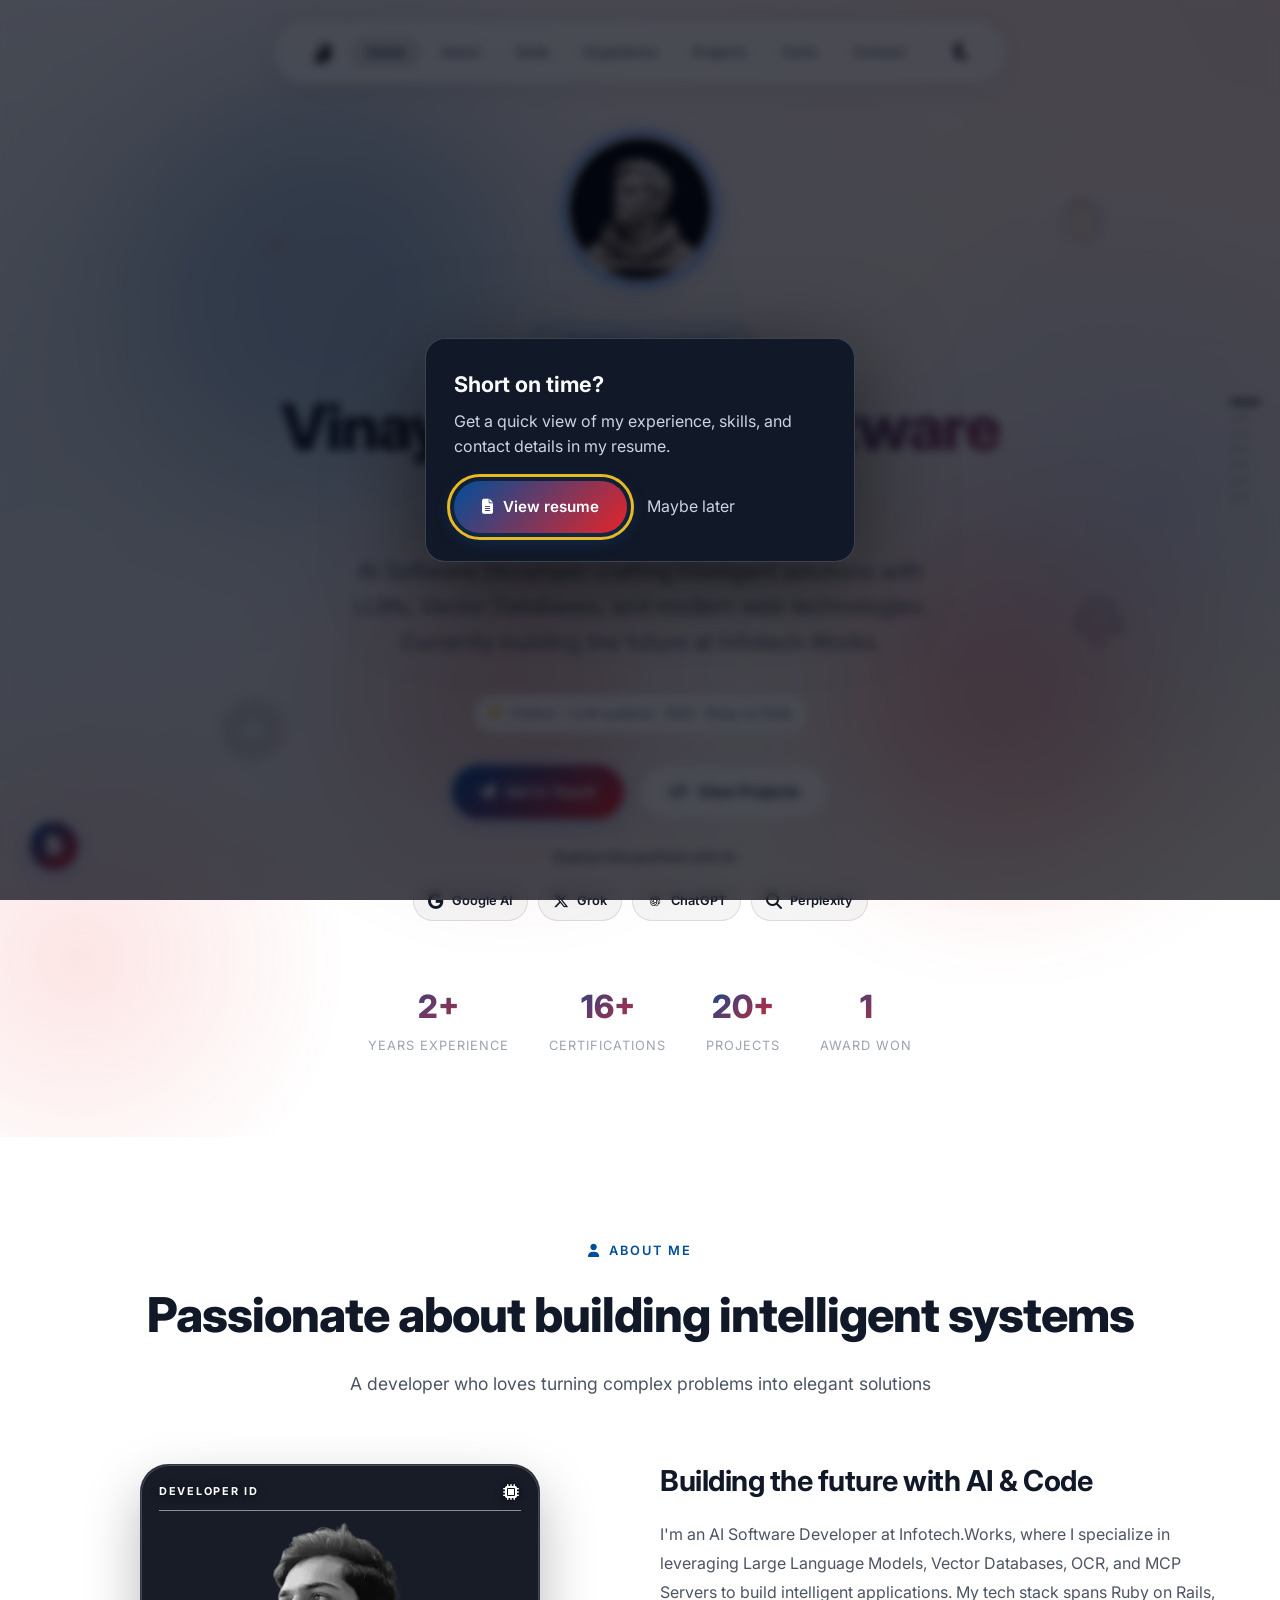
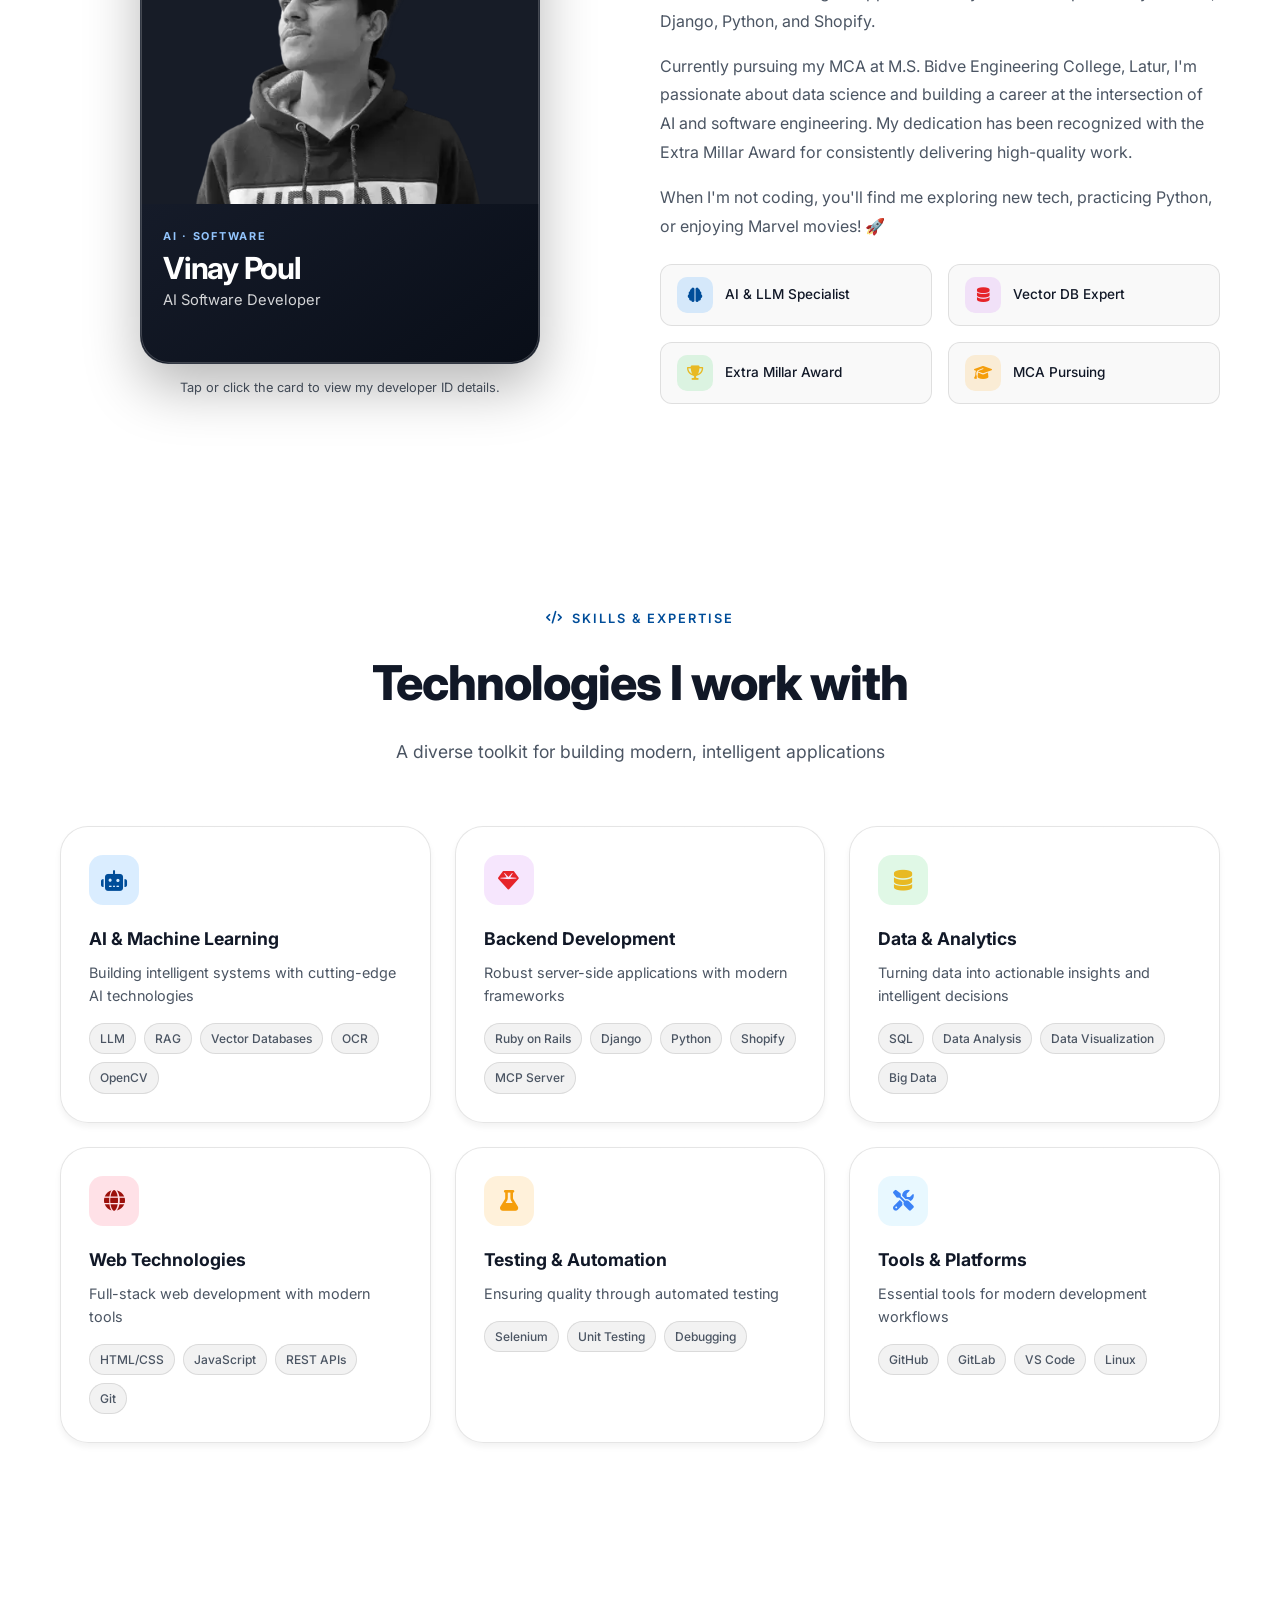
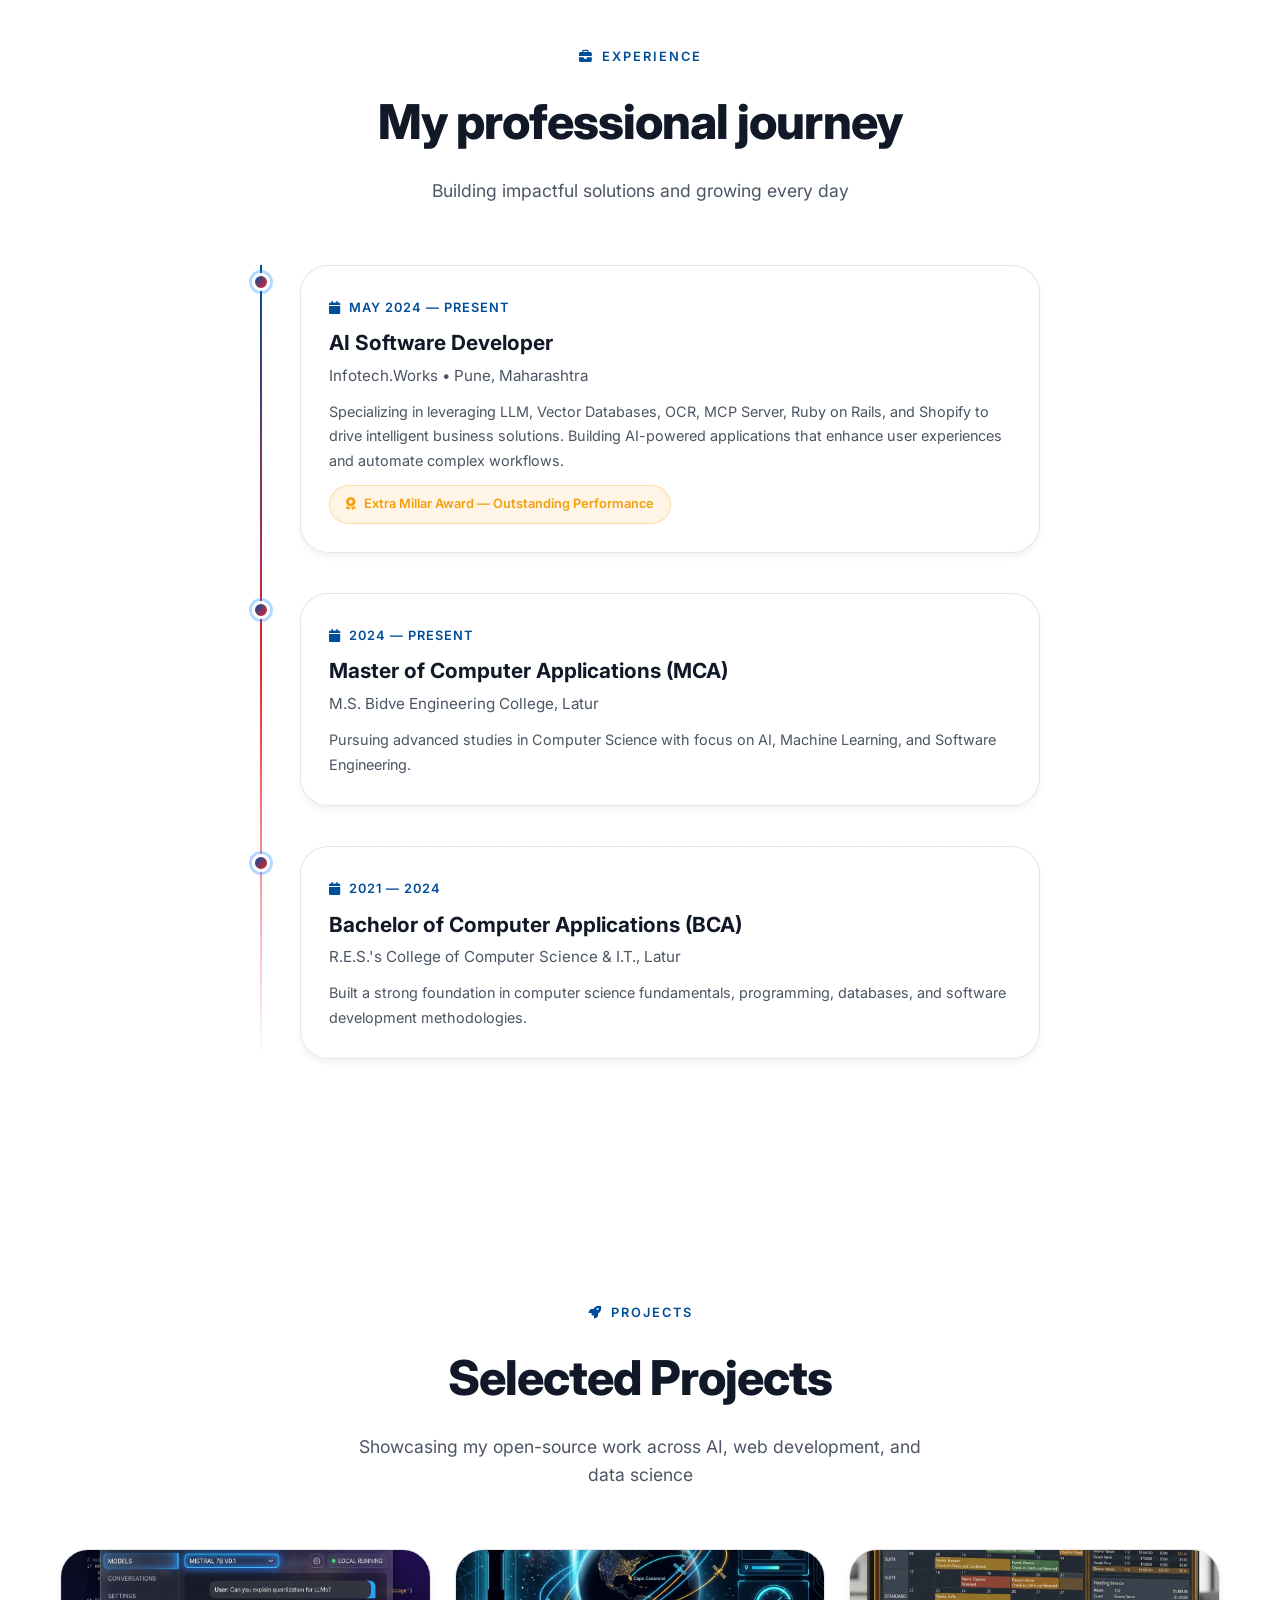
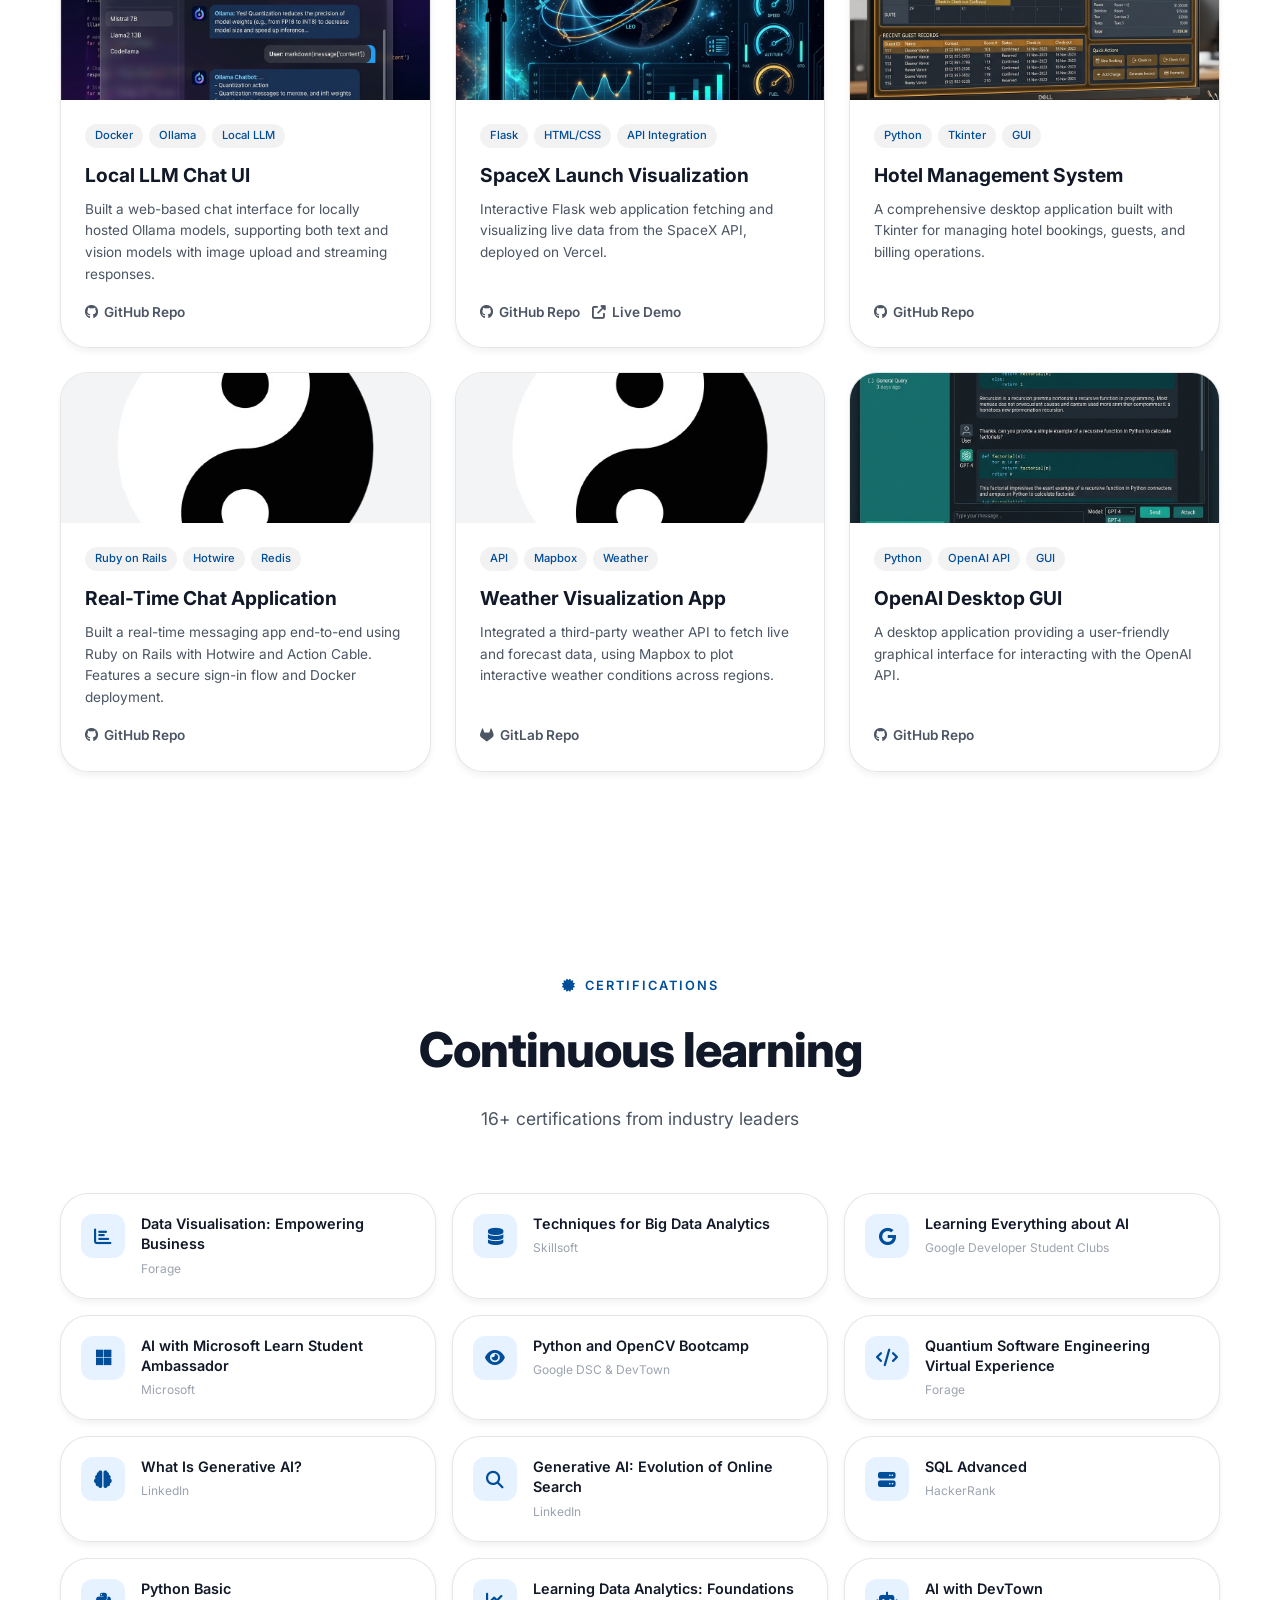
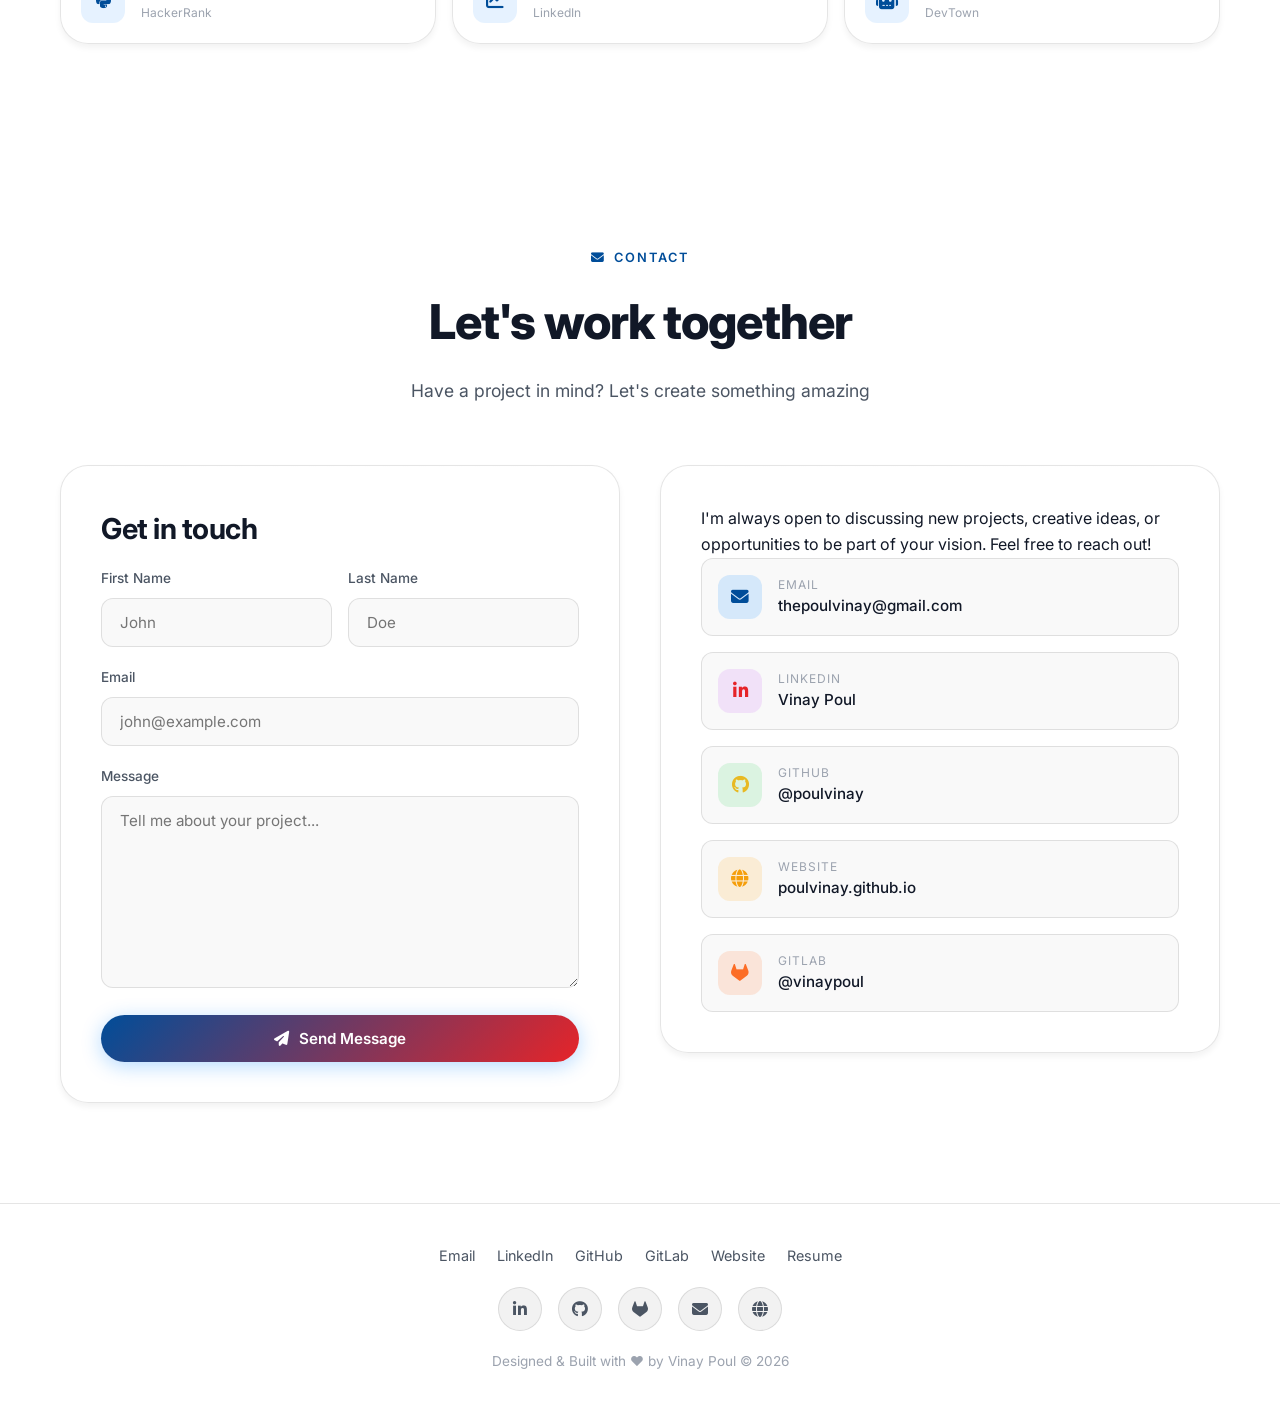
==== commit ee0bcfbf: "feat: implement interactive profile card with flip effect and sheen animation" ====
--- a/index.html
+++ b/index.html
@@ -131,11 +131,33 @@
         </div>
         <div class="about-grid">
             <div class="about-image reveal">
-                <div class="about-image-wrapper">
-                    <div class="about-image-inner">
-                        <img src="assets/images/profile/vinay-profile-bw-960.webp" srcset="assets/images/profile/vinay-profile-bw-480.webp 480w, assets/images/profile/vinay-profile-bw-960.webp 960w" sizes="(max-width: 768px) 280px, 400px" width="960" height="960" alt="Vinay Poul, AI Software Developer" loading="lazy" decoding="async">
+                <article class="profile-card" id="aboutProfileCard" aria-label="Developer ID card for Vinay Poul" tabindex="0" role="button" aria-pressed="false" aria-describedby="profileCardHint">
+                    <div class="profile-card-flipper">
+                        <section class="profile-card-face profile-card-front" aria-label="ID card front">
+                            <div class="profile-card-image">
+                                <img class="profile-card-photo" src="assets/images/profile/vinay-profile-bw-960.webp" srcset="assets/images/profile/vinay-profile-bw-480.webp 480w, assets/images/profile/vinay-profile-bw-960.webp 960w" sizes="(max-width: 768px) 280px, 400px" width="960" height="960" alt="Portrait of Vinay Poul" loading="lazy" decoding="async">
+                                <span class="profile-card-label">DEVELOPER ID <i class="fas fa-microchip" aria-hidden="true"></i></span>
+                                <div class="profile-card-holo" aria-hidden="true"></div>
+                            </div>
+                            <div class="profile-card-info"><span class="profile-card-kicker">AI · SOFTWARE</span><h3>Vinay Poul</h3><p>AI Software Developer</p></div>
+                            <div class="profile-card-rim" aria-hidden="true"></div>
+                        </section>
+                        <section class="profile-card-face profile-card-back" aria-label="ID card details" aria-hidden="true" inert>
+                            <div class="profile-card-back-head"><span>PROFILE / 001</span><i class="fas fa-fingerprint" aria-hidden="true"></i></div>
+                            <h3>Developer Profile</h3>
+                            <p class="profile-card-summary">I build intelligent applications that bring AI research into useful, real-world products.</p>
+                            <dl class="profile-card-details">
+                                <div><dt>FOCUS</dt><dd>LLMs · RAG · Vector Databases</dd></div>
+                                <div><dt>STACK</dt><dd>Python · Django · Rails · Shopify</dd></div>
+                                <div><dt>BASED AT</dt><dd>Pune, Maharashtra · India</dd></div>
+                                <div><dt>WORKPLACE</dt><dd>Infotech.Works</dd></div>
+                            </dl>
+                            <a class="profile-card-contact" href="mailto:thepoulvinay@gmail.com">Get in touch <i class="fas fa-arrow-up-right-from-square" aria-hidden="true"></i></a>
+                            <div class="profile-card-rim" aria-hidden="true"></div>
+                        </section>
                     </div>
-                </div>
+                </article>
+                <p class="profile-card-instruction" id="profileCardHint">Tap or click the card to view my developer ID details.</p>
             </div>
         <div class="about-text reveal"></div>
         </div>
--- a/style.css
+++ b/style.css
@@ -235,17 +235,39 @@
 .glass-card:hover { transform: translateY(-4px); border-color: var(--accent-blue); box-shadow: var(--glass-shadow); }
 
 .about-grid { display: grid; grid-template-columns: 1fr 1fr; gap: 40px; align-items: center; }
-.about-image-wrapper {
-    width: 100%; aspect-ratio: 1; max-width: 400px; margin: 0 auto;
-    border-radius: var(--radius-xl); background: var(--gradient-1); padding: 3px;
-}
-.about-image-inner {
-    width: 100%; height: 100%; border-radius: calc(var(--radius-xl) - 3px);
-    background: var(--bg-secondary); overflow: hidden;
-}
-.about-image-inner img {
-    width: 100%; height: 100%; object-fit: cover;
-}
+.about-image .profile-card { width: 100%; max-width: 400px; aspect-ratio: 4 / 5; margin: 0 auto; perspective: 1200px; cursor: pointer; outline: none; -webkit-tap-highlight-color: transparent; }
+.profile-card-flipper { position: relative; width: 100%; height: 100%; transform-style: preserve-3d; transition: transform .75s cubic-bezier(.2,.75,.25,1); }
+.profile-card.is-flipped .profile-card-flipper { transform: rotateY(180deg); }
+.profile-card:focus-visible .profile-card-face { outline: 3px solid var(--accent-blue); outline-offset: 4px; }
+.profile-card-face { position: absolute; inset: 0; overflow: hidden; border: 1px solid rgba(255,255,255,.16); border-radius: var(--radius-lg); background: #0b1220; color: #fff; box-shadow: 0 24px 55px rgba(0,0,0,.28), inset 0 1px rgba(255,255,255,.15); backface-visibility: hidden; -webkit-backface-visibility: hidden; isolation: isolate; }
+.profile-card-front { display: flex; flex-direction: column; }
+.profile-card-image { position: relative; flex: 1 1 68%; min-height: 0; overflow: hidden; background: #171c27; }
+.profile-card-photo { position: absolute; inset: 0; width: 100%; height: 100%; object-fit: cover; object-position: center 25%; user-select: none; }
+.profile-card-rim { position: absolute; z-index: 3; inset: 0; border-radius: inherit; box-shadow: inset 0 0 0 1px rgba(255,255,255,.2); pointer-events: none; }
+.profile-card-label { position: absolute; z-index: 1; top: 18px; left: 18px; right: 18px; display: flex; align-items: center; justify-content: space-between; padding-bottom: 10px; border-bottom: 1px solid rgba(255,255,255,.5); color: #fff; text-shadow: 0 1px 8px rgba(0,0,0,.7); font-size: .68rem; font-weight: 700; letter-spacing: .16em; }
+.profile-card-label i { font-size: 1rem; }
+.profile-card-info { position: relative; z-index: 2; flex: 0 0 auto; min-height: 32%; padding: 18px 22px 40px; background: linear-gradient(145deg,#151b29,#090e18); }
+.profile-card-kicker,.profile-card-back-head { color: #93c5fd; font-size: .68rem; font-weight: 700; letter-spacing: .16em; }
+.profile-card-info h3 { margin: 5px 0 3px; font-size: clamp(1.45rem,5vw,1.9rem); line-height: 1.1; letter-spacing: -.04em; }
+.profile-card-info p { margin: 0; color: rgba(255,255,255,.82); font-size: .92rem; }
+.profile-card-flip-hint { position: absolute; z-index: 2; right: 16px; bottom: 14px; left: 16px; color: rgba(255,255,255,.66); font-size: .66rem; text-align: center; }
+.profile-card-holo { position: absolute; z-index: 2; inset: 0; background: repeating-linear-gradient(115deg,transparent 0 12%,rgba(255,80,105,.12) 13%,rgba(255,225,150,.12) 15%,rgba(100,220,255,.13) 18%,transparent 21% 30%),radial-gradient(ellipse at var(--light-x,50%) var(--light-y,50%),rgba(255,255,255,.2),transparent 48%); background-size: 240% 240%; background-position: var(--light-x,50%) var(--light-y,50%); mix-blend-mode: screen; opacity: calc(.38 * var(--holo-active,0)); filter: saturate(1.1); pointer-events: none; transition: opacity .25s ease; }
+.profile-card-holo::after { position: absolute; inset: 0; content: ""; background: radial-gradient(ellipse at var(--light-x,50%) var(--light-y,50%),rgba(255,255,255,.2),transparent 55%); mix-blend-mode: soft-light; }
+.profile-card-back { display: flex; flex-direction: column; padding: clamp(20px,5vw,30px); transform: rotateY(180deg); background: radial-gradient(ellipse at top right,rgba(59,130,246,.24),transparent 45%),linear-gradient(145deg,#111827,#070b14 75%); }
+.profile-card-back-head { display: flex; align-items: center; justify-content: space-between; padding-bottom: 16px; border-bottom: 1px solid rgba(255,255,255,.16); }
+.profile-card-back-head i { color: rgba(255,255,255,.42); font-size: 1.3rem; }
+.profile-card-back h3 { margin: 20px 0 6px; font-size: 1.45rem; }
+.profile-card-summary { margin: 0; color: rgba(255,255,255,.72); font-size: .82rem; line-height: 1.5; }
+.profile-card-details { display: grid; gap: 13px; margin: 20px 0; }
+.profile-card-details div { display: grid; grid-template-columns: 78px 1fr; gap: 8px; align-items: start; }
+.profile-card-details dt { color: #93c5fd; font-size: .62rem; font-weight: 700; letter-spacing: .11em; }
+.profile-card-details dd { margin: 0; color: rgba(255,255,255,.92); font-size: .76rem; line-height: 1.35; }
+.profile-card-contact { display: flex; width: fit-content; align-items: center; gap: 10px; margin-top: auto; padding: 10px 14px; border: 1px solid rgba(255,255,255,.22); border-radius: var(--radius-sm); background: rgba(255,255,255,.09); color: #fff; font-size: .8rem; font-weight: 600; text-decoration: none; }
+.profile-card-contact:hover { background: rgba(255,255,255,.16); }
+.profile-card-back .profile-card-flip-hint { bottom: 12px; font-size: .65rem; }
+.profile-card-instruction { max-width: 360px; margin: 14px auto 0; color: var(--text-secondary); font-size: .8rem; text-align: center; }
+@media (max-width: 420px) { .profile-card-face { border-radius: var(--radius-md); } .profile-card-back { padding: 20px; } .profile-card-back h3 { margin-top: 14px; } .profile-card-details { gap: 10px; margin: 14px 0; } }
+@media (prefers-reduced-motion: reduce) { .profile-card-flipper { transition-duration: .01ms; } .profile-card-holo { transition: none; } }
 .about-text h3 { font-size: 1.8rem; font-weight: 700; margin-bottom: 16px; letter-spacing: -0.5px; }
 .about-text p { color: var(--text-secondary); margin-bottom: 16px; font-size: 1rem; line-height: 1.8; }
 .about-highlights { display: grid; grid-template-columns: 1fr 1fr; gap: 16px; margin-top: 24px; }
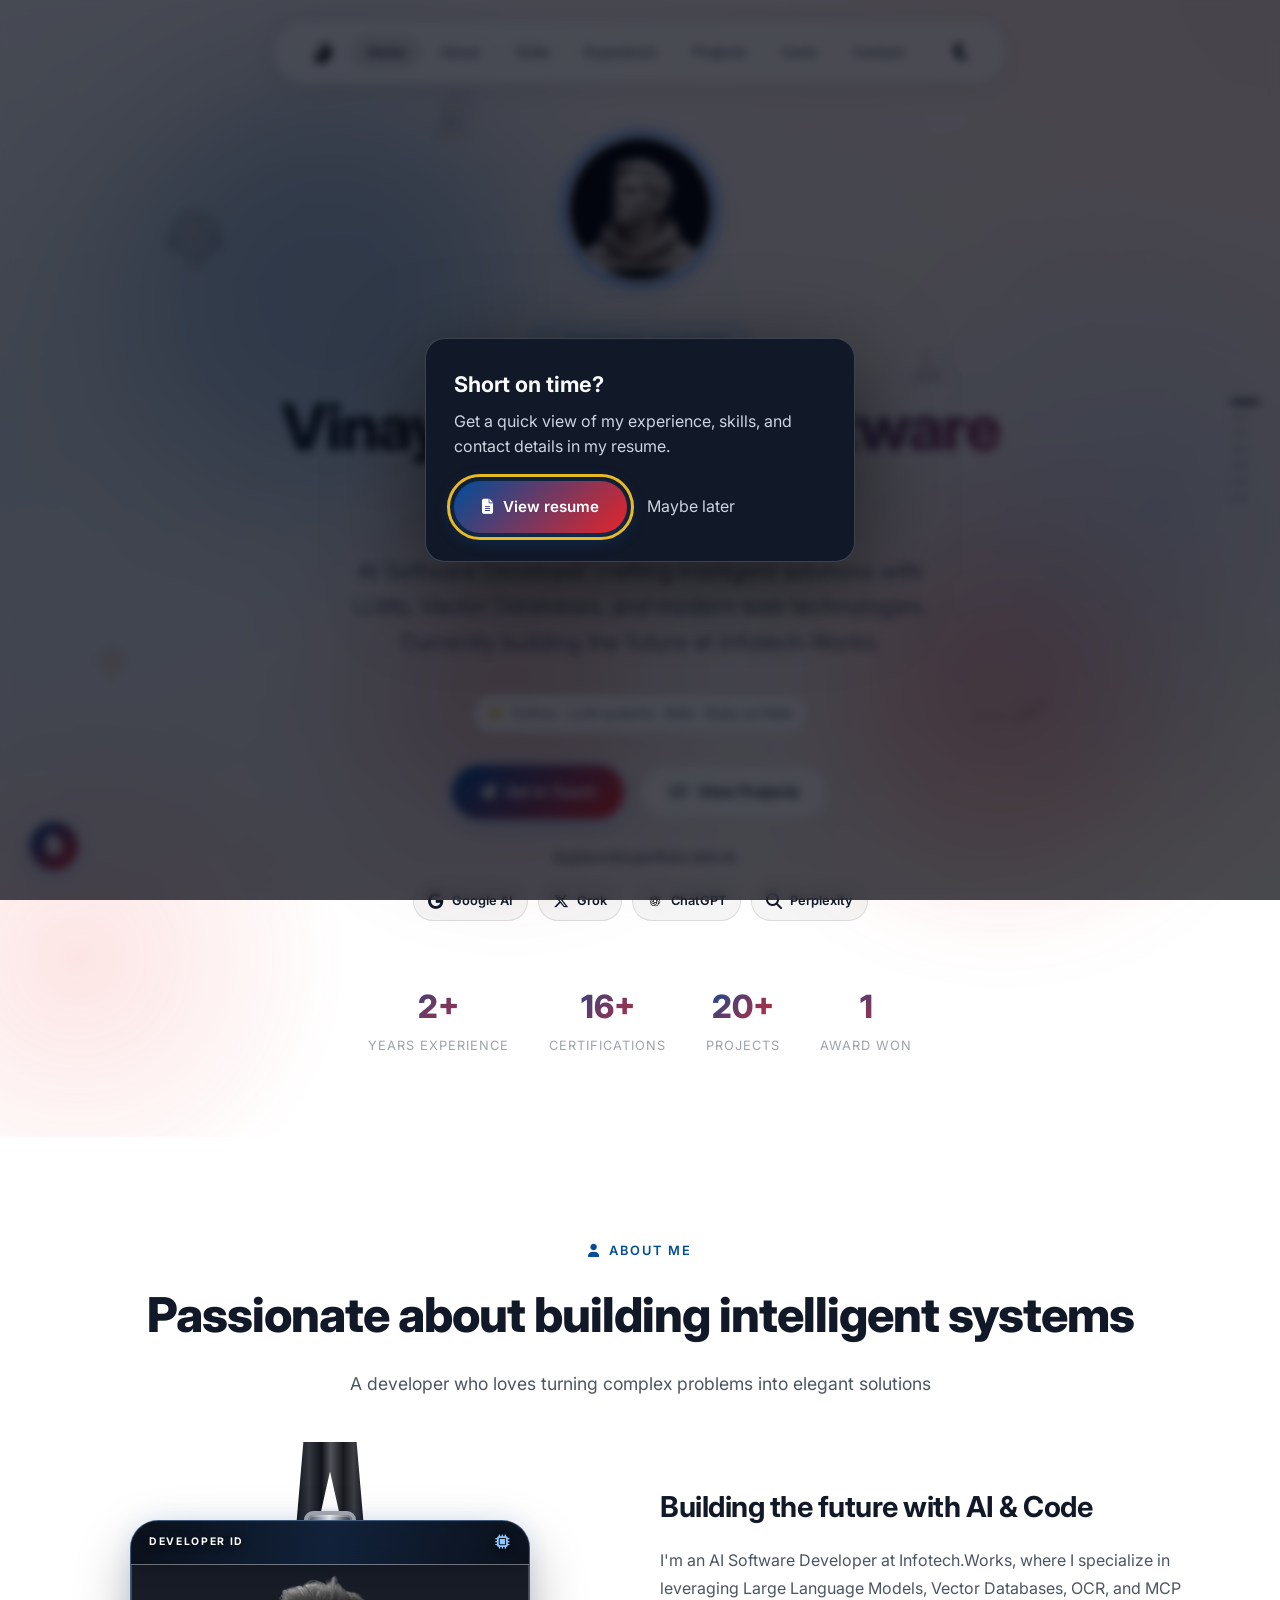
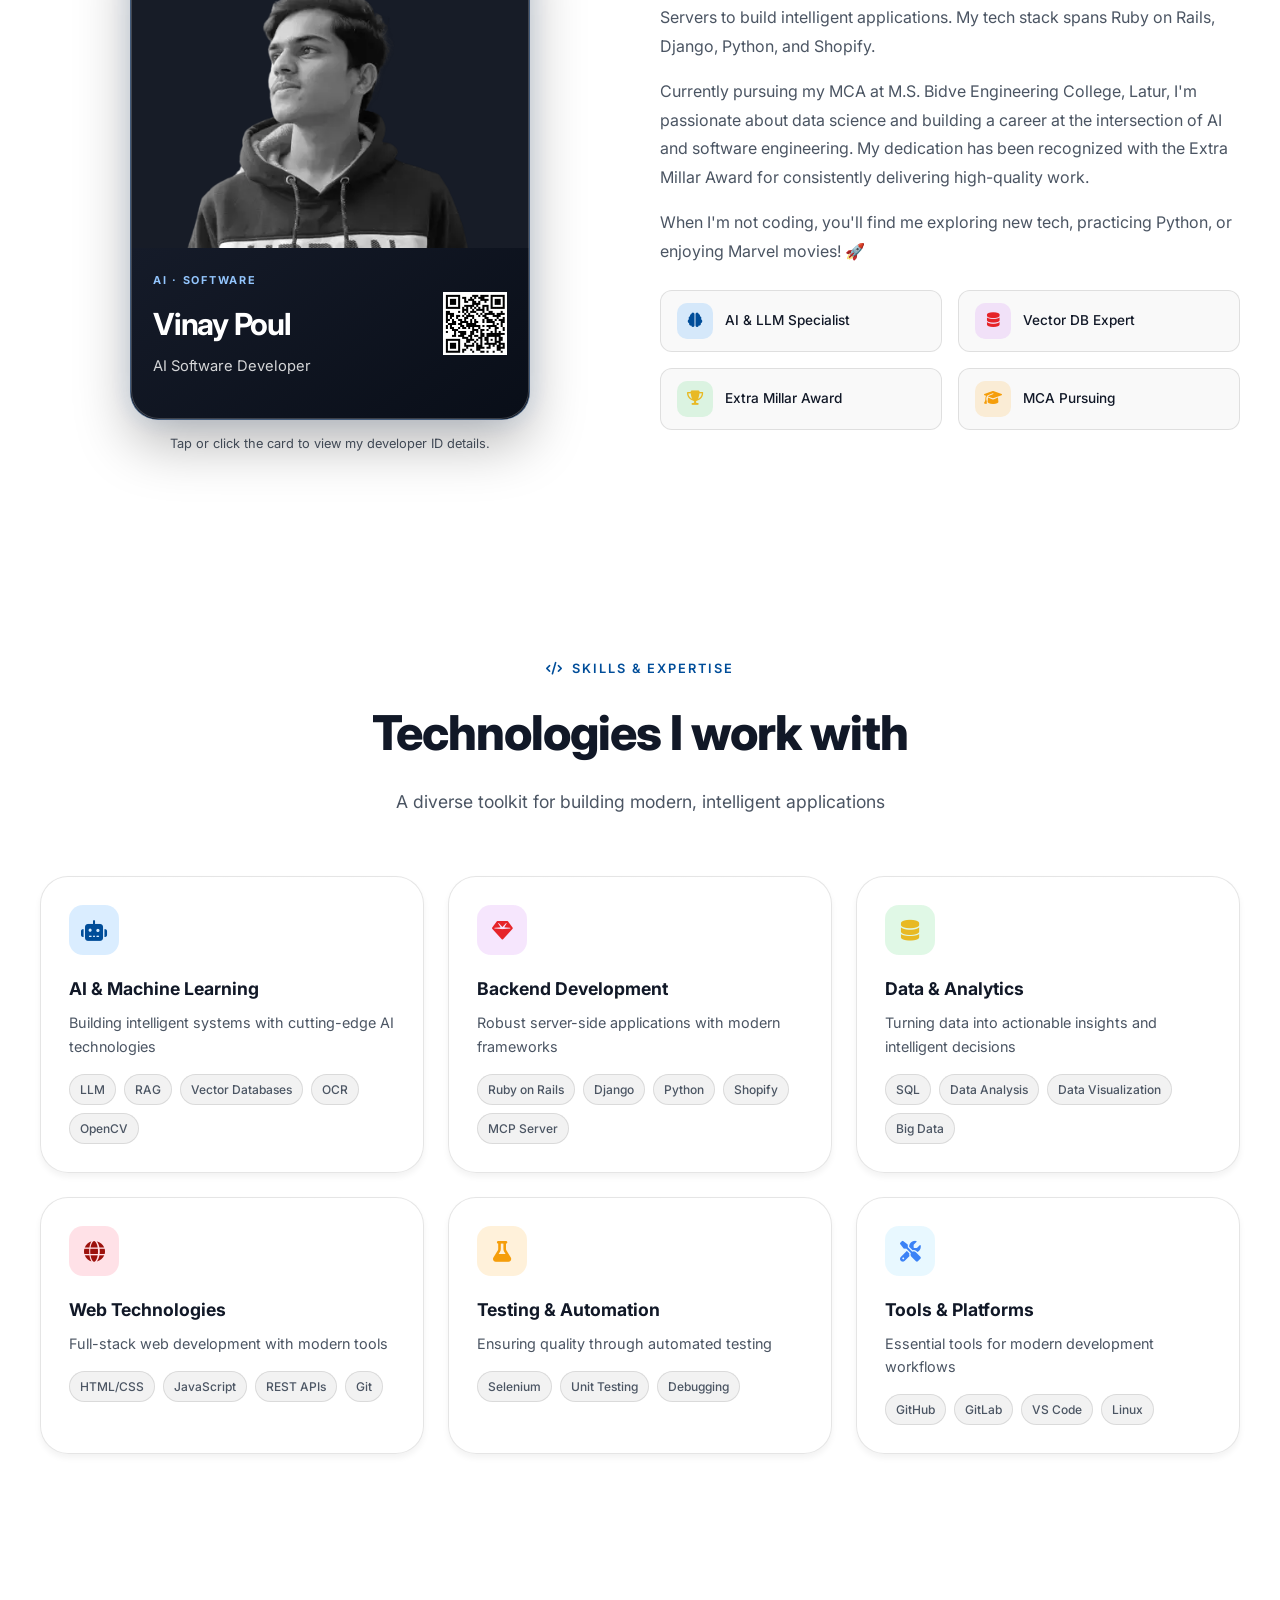
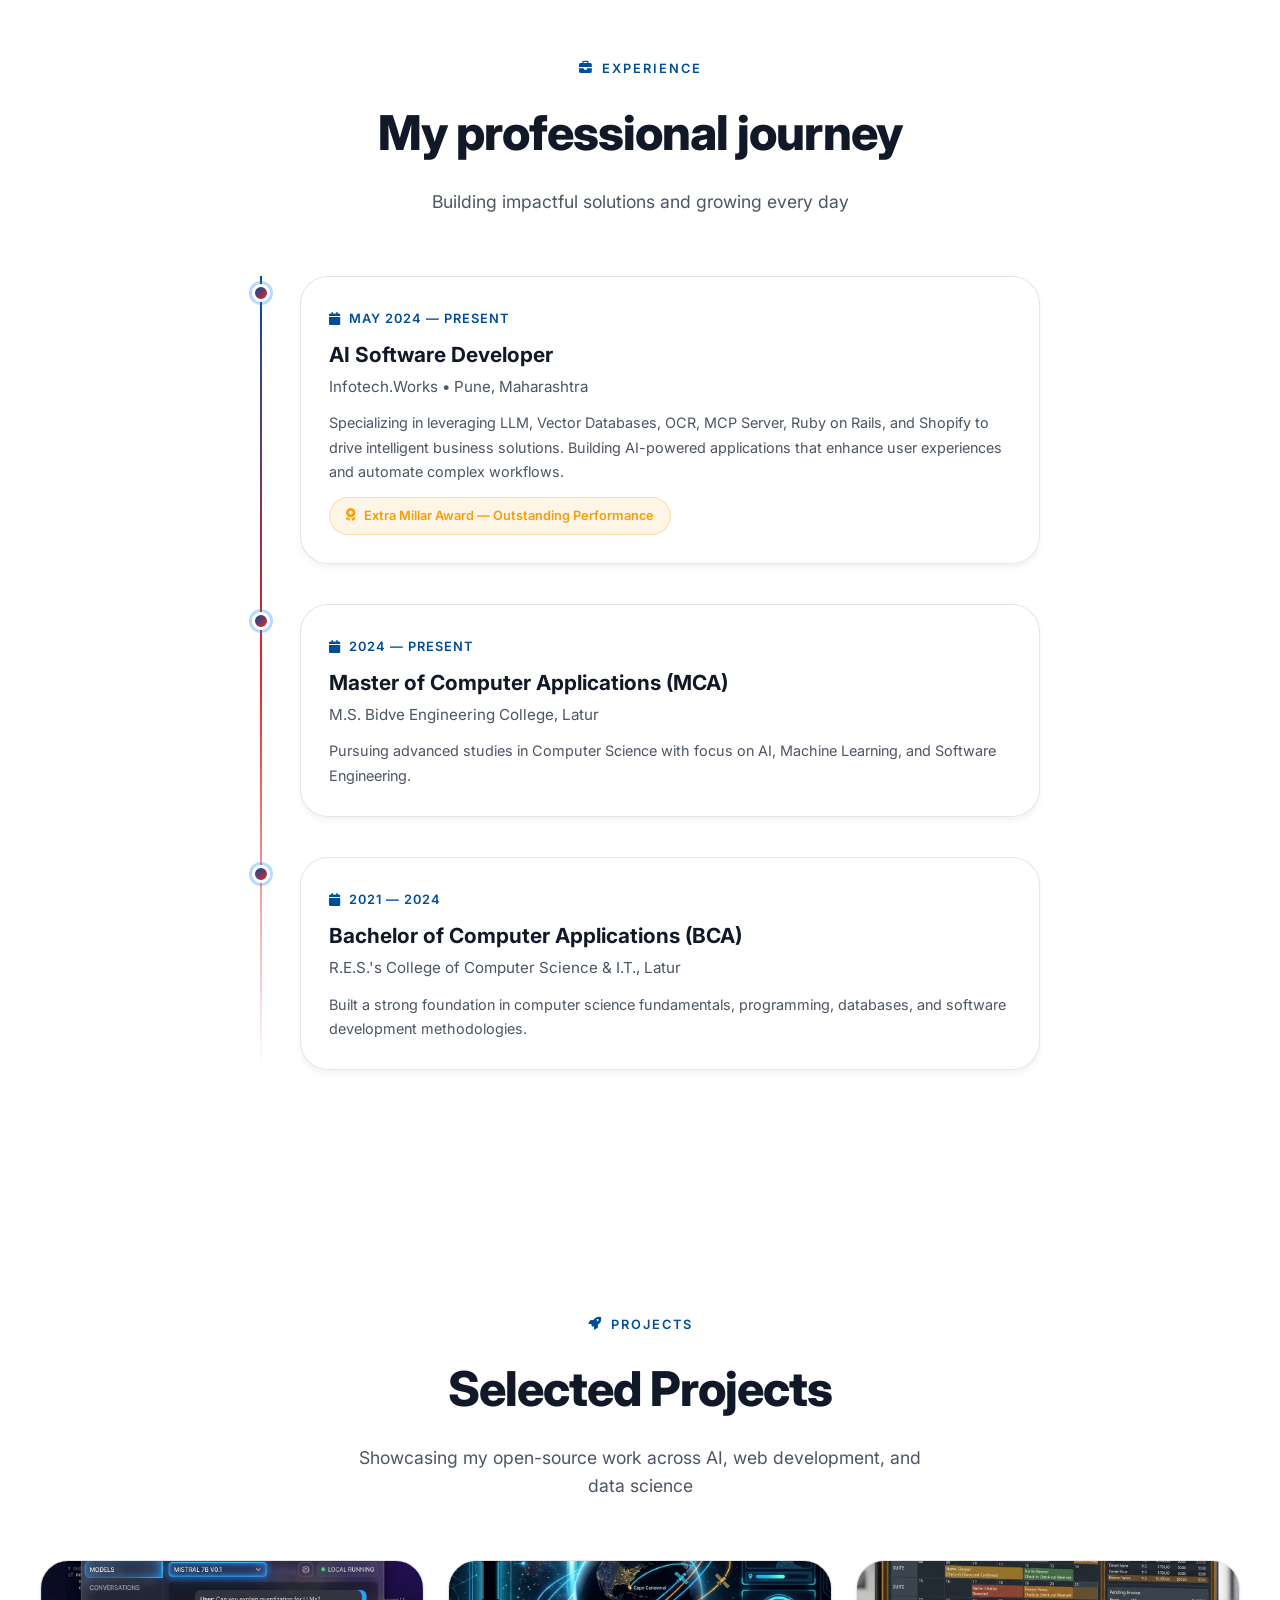
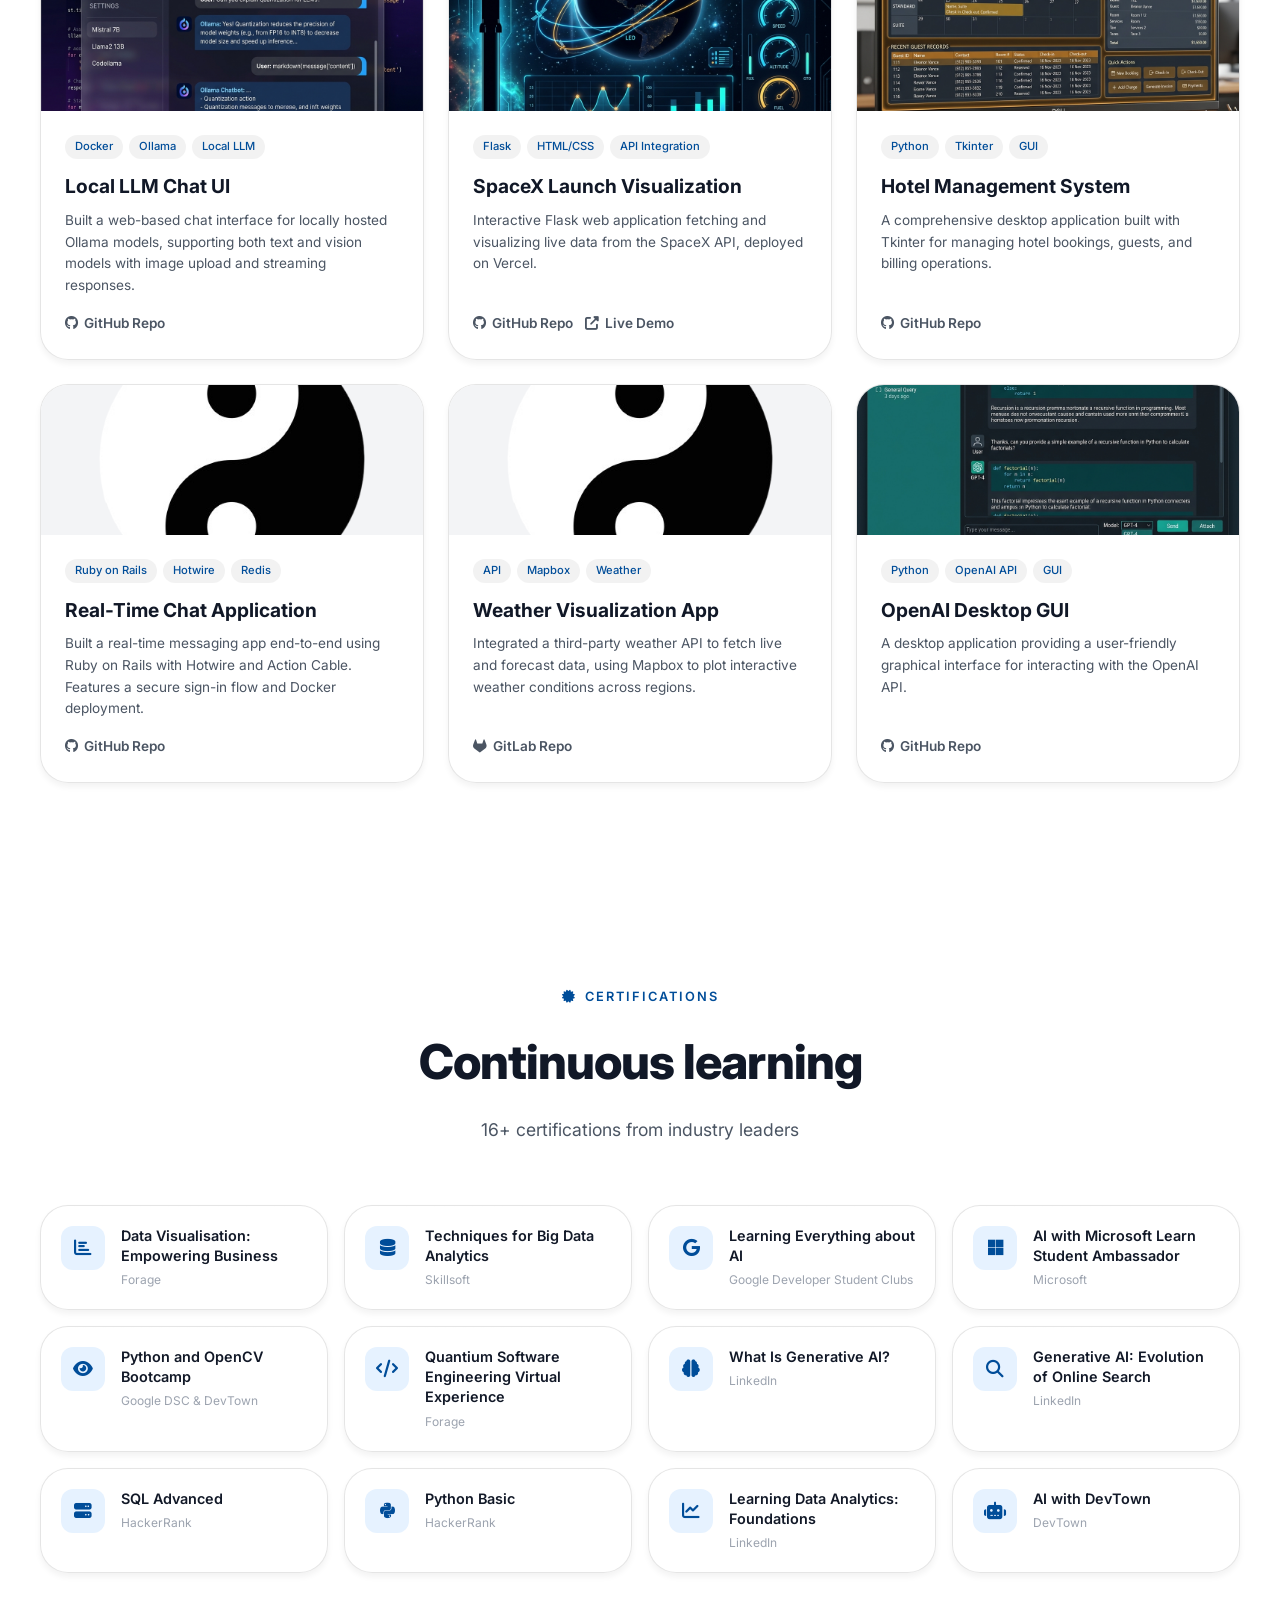
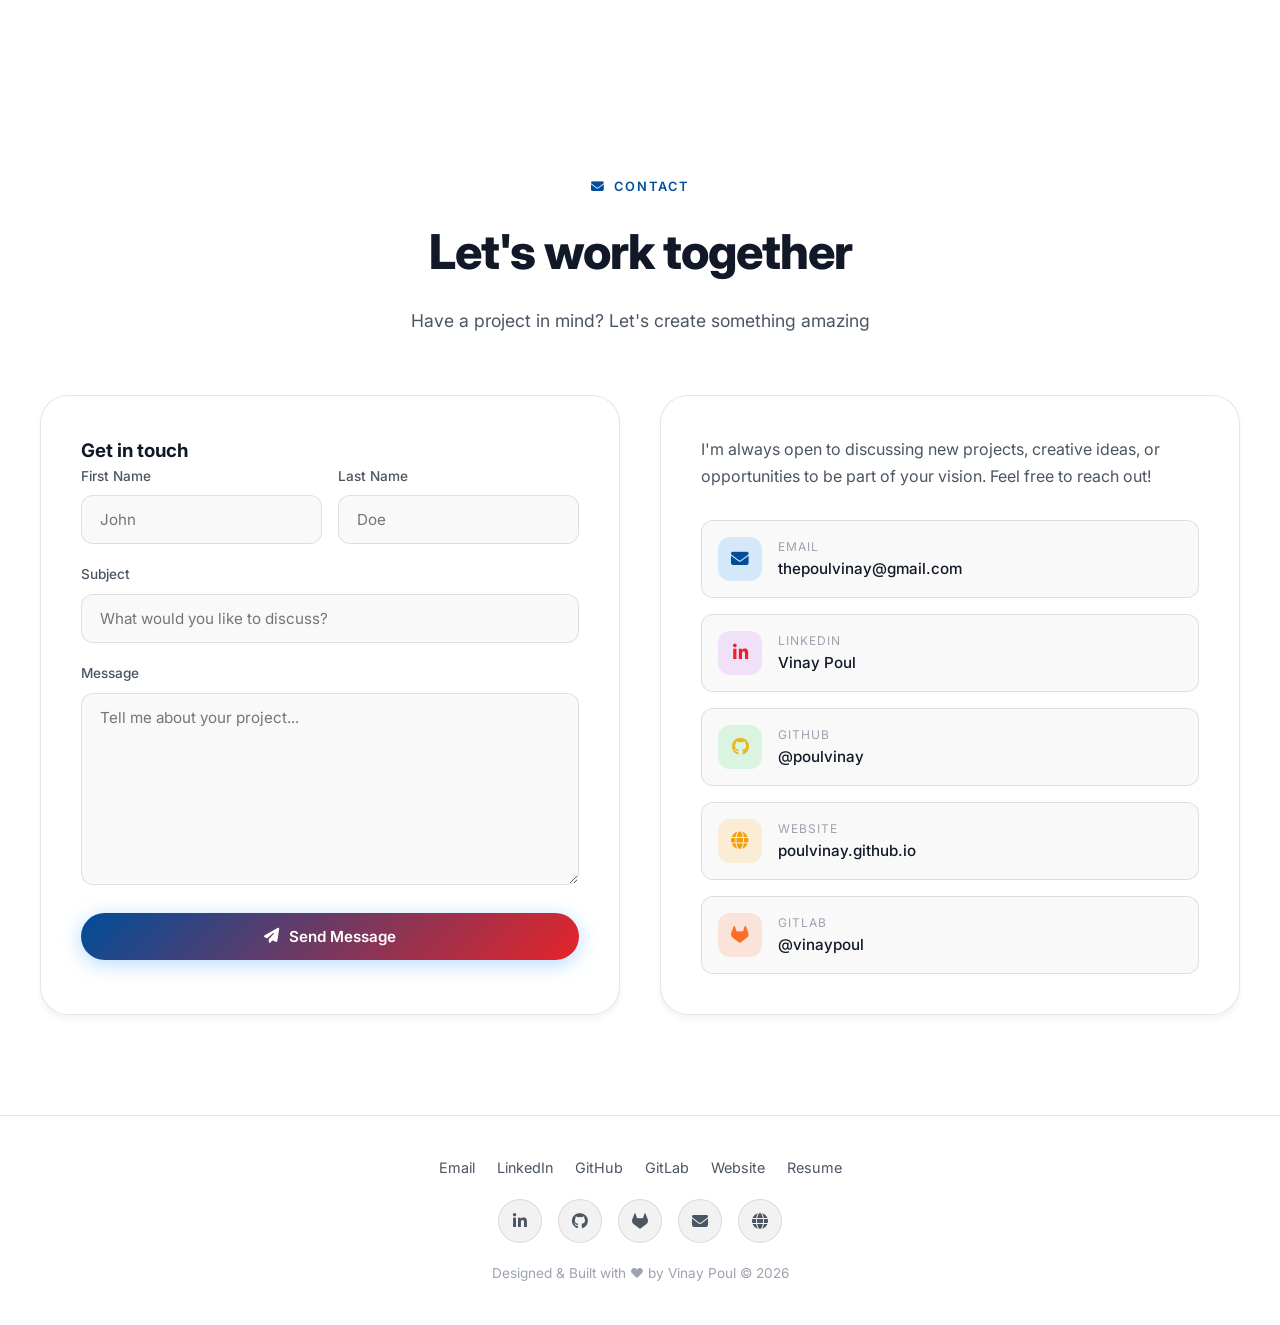
==== commit 1d2c0d16: "feat: update contact form fields and enhance profile card with GitHub QR code" ====
--- a/index.html
+++ b/index.html
@@ -139,7 +139,7 @@
                                 <span class="profile-card-label">DEVELOPER ID <i class="fas fa-microchip" aria-hidden="true"></i></span>
                                 <div class="profile-card-holo" aria-hidden="true"></div>
                             </div>
-                            <div class="profile-card-info"><span class="profile-card-kicker">AI · SOFTWARE</span><h3>Vinay Poul</h3><p>AI Software Developer</p></div>
+                            <div class="profile-card-info"><span class="profile-card-kicker">AI · SOFTWARE</span><div class="profile-card-identity-row"><h3>Vinay Poul</h3><a class="profile-card-scanner" href="https://github.com/poulvinay" target="_blank" rel="noopener noreferrer" aria-label="Scan the QR code or open Vinay Poul's GitHub profile"><img src="assets/images/profile/github_poulvinay.png" alt="QR code linking to Vinay Poul's GitHub profile" loading="lazy" decoding="async"></a></div><p>AI Software Developer</p></div>
                             <div class="profile-card-rim" aria-hidden="true"></div>
                         </section>
                         <section class="profile-card-face profile-card-back" aria-label="ID card details" aria-hidden="true" inert>
--- a/style.css
+++ b/style.css
@@ -218,7 +218,7 @@
 .stat-item { text-align: center; }
 .stat-number { font-size: 2rem; font-weight: 800; background: var(--gradient-1); -webkit-background-clip: text; -webkit-text-fill-color: transparent; background-clip: text; }
 .stat-label { font-size: 0.8rem; color: var(--text-muted); text-transform: uppercase; letter-spacing: 1px; margin-top: 4px; }
-.section { padding: 100px 20px; max-width: 1200px; margin: 0 auto; }
+.section { width: 100%; max-width: none; margin: 0; padding: 100px max(20px, calc((100vw - 1200px) / 2)); }
 .section-header { text-align: center; margin-bottom: 60px; }
 .section-tag { display: inline-flex; align-items: center; gap: 8px; font-size: 0.8rem; font-weight: 600; text-transform: uppercase; letter-spacing: 2px; color: var(--accent-blue); margin-bottom: 16px; }
 .section-title { font-size: clamp(2rem, 4vw, 3rem); font-weight: 800; letter-spacing: -1px; margin-bottom: 16px; }
@@ -235,24 +235,33 @@
 .glass-card:hover { transform: translateY(-4px); border-color: var(--accent-blue); box-shadow: var(--glass-shadow); }
 
 .about-grid { display: grid; grid-template-columns: 1fr 1fr; gap: 40px; align-items: center; }
-.about-image .profile-card { width: 100%; max-width: 400px; aspect-ratio: 4 / 5; margin: 0 auto; perspective: 1200px; cursor: pointer; outline: none; -webkit-tap-highlight-color: transparent; }
-.profile-card-flipper { position: relative; width: 100%; height: 100%; transform-style: preserve-3d; transition: transform .75s cubic-bezier(.2,.75,.25,1); }
+.about-image .profile-card { width: 100%; max-width: 400px; aspect-ratio: 4 / 5; margin: 62px auto 0; perspective: 1200px; cursor: pointer; outline: none; -webkit-tap-highlight-color: transparent; isolation: isolate; transform-origin: 50% -58px; animation: identityCardSwing 5.2s ease-in-out infinite; }
+.profile-card::before { position: absolute; z-index: -1; top: -78px; left: 50%; width: 70px; height: 98px; content: ""; transform: translateX(-50%); clip-path: polygon(12% 0,88% 0,100% 100%,72% 100%,50% 30%,28% 100%,0 100%); background: linear-gradient(90deg,#101217 0%,#343740 20%,#111319 38%,#51535a 51%,#17191e 69%,#3c3e45 84%,#111217 100%); filter: drop-shadow(0 3px 4px rgba(0,0,0,.4)); }
+.profile-card::after { position: absolute; z-index: 1; top: -9px; left: 50%; width: 44px; height: 28px; content: ""; transform: translateX(-50%); border: 4px solid #a8abb2; border-radius: 9px 9px 13px 13px; background: linear-gradient(100deg,#4d5058,#f4f4f4 45%,#696b72 75%,#27292f); box-shadow: 0 4px 9px rgba(0,0,0,.45),inset 0 0 0 2px rgba(255,255,255,.3); pointer-events: none; }
+.profile-card-flipper { position: relative; z-index: 2; width: 100%; height: 100%; transform-style: preserve-3d; transition: transform .75s cubic-bezier(.2,.75,.25,1); }
 .profile-card.is-flipped .profile-card-flipper { transform: rotateY(180deg); }
 .profile-card:focus-visible .profile-card-face { outline: 3px solid var(--accent-blue); outline-offset: 4px; }
-.profile-card-face { position: absolute; inset: 0; overflow: hidden; border: 1px solid rgba(255,255,255,.16); border-radius: var(--radius-lg); background: #0b1220; color: #fff; box-shadow: 0 24px 55px rgba(0,0,0,.28), inset 0 1px rgba(255,255,255,.15); backface-visibility: hidden; -webkit-backface-visibility: hidden; isolation: isolate; }
+.profile-card-face { position: absolute; inset: 0; overflow: hidden; border: 1px solid rgba(147,197,253,.42); border-radius: var(--radius-lg); background: #0b1220; color: #fff; box-shadow: 0 24px 55px rgba(0,0,0,.28), inset 0 1px rgba(255,255,255,.15), 0 0 24px rgba(59,130,246,.12); backface-visibility: hidden; -webkit-backface-visibility: hidden; isolation: isolate; }
 .profile-card-front { display: flex; flex-direction: column; }
 .profile-card-image { position: relative; flex: 1 1 68%; min-height: 0; overflow: hidden; background: #171c27; }
 .profile-card-photo { position: absolute; inset: 0; width: 100%; height: 100%; object-fit: cover; object-position: center 25%; user-select: none; }
 .profile-card-rim { position: absolute; z-index: 3; inset: 0; border-radius: inherit; box-shadow: inset 0 0 0 1px rgba(255,255,255,.2); pointer-events: none; }
-.profile-card-label { position: absolute; z-index: 1; top: 18px; left: 18px; right: 18px; display: flex; align-items: center; justify-content: space-between; padding-bottom: 10px; border-bottom: 1px solid rgba(255,255,255,.5); color: #fff; text-shadow: 0 1px 8px rgba(0,0,0,.7); font-size: .68rem; font-weight: 700; letter-spacing: .16em; }
-.profile-card-label i { font-size: 1rem; }
+.profile-card-label { position: absolute; z-index: 4; top: 0; left: 0; right: 0; display: flex; align-items: center; justify-content: space-between; gap: 9px; padding: 13px 18px; border-bottom: 1px solid rgba(255,255,255,.4); background: linear-gradient(100deg,rgba(8,14,25,.82),rgba(15,37,68,.66),rgba(8,14,25,.78)); color: #fff; text-shadow: 0 1px 8px rgba(0,0,0,.7); font-size: .65rem; font-weight: 700; letter-spacing: .16em; backdrop-filter: blur(12px); box-shadow: 0 5px 18px rgba(0,0,0,.18); }
+.profile-card-label i { color: #93c5fd; font-size: .9rem; }
 .profile-card-info { position: relative; z-index: 2; flex: 0 0 auto; min-height: 32%; padding: 18px 22px 40px; background: linear-gradient(145deg,#151b29,#090e18); }
+.profile-card-identity-row { display: flex; align-items: center; justify-content: space-between; gap: 12px; }
+.profile-card-info .profile-card-identity-row h3 { min-width: 0; margin: 5px 0 3px; }
+.profile-card-scanner { display: block; flex: 0 0 clamp(58px, 18%, 76px); width: clamp(58px, 18%, 76px); transition: transform .25s ease, filter .25s ease; }
+.profile-card-scanner img { display: block; width: 100%; height: auto; }
+.profile-card-scanner:hover, .profile-card-scanner:focus-visible { transform: translateY(-3px) scale(1.04); filter: drop-shadow(0 6px 10px rgba(0,0,0,.4)); }
 .profile-card-kicker,.profile-card-back-head { color: #93c5fd; font-size: .68rem; font-weight: 700; letter-spacing: .16em; }
 .profile-card-info h3 { margin: 5px 0 3px; font-size: clamp(1.45rem,5vw,1.9rem); line-height: 1.1; letter-spacing: -.04em; }
 .profile-card-info p { margin: 0; color: rgba(255,255,255,.82); font-size: .92rem; }
 .profile-card-flip-hint { position: absolute; z-index: 2; right: 16px; bottom: 14px; left: 16px; color: rgba(255,255,255,.66); font-size: .66rem; text-align: center; }
 .profile-card-holo { position: absolute; z-index: 2; inset: 0; background: repeating-linear-gradient(115deg,transparent 0 12%,rgba(255,80,105,.12) 13%,rgba(255,225,150,.12) 15%,rgba(100,220,255,.13) 18%,transparent 21% 30%),radial-gradient(ellipse at var(--light-x,50%) var(--light-y,50%),rgba(255,255,255,.2),transparent 48%); background-size: 240% 240%; background-position: var(--light-x,50%) var(--light-y,50%); mix-blend-mode: screen; opacity: calc(.38 * var(--holo-active,0)); filter: saturate(1.1); pointer-events: none; transition: opacity .25s ease; }
 .profile-card-holo::after { position: absolute; inset: 0; content: ""; background: radial-gradient(ellipse at var(--light-x,50%) var(--light-y,50%),rgba(255,255,255,.2),transparent 55%); mix-blend-mode: soft-light; }
+.profile-card-front::after { position: absolute; z-index: 3; inset: -70% -120%; content: ""; transform: translateX(-62%) rotate(18deg); background: linear-gradient(115deg,transparent 43%,rgba(255,255,255,.04) 46%,rgba(255,255,255,.25) 50%,rgba(255,70,80,.12) 52%,transparent 57%); transition: transform .8s ease; pointer-events: none; }
+.profile-card:hover .profile-card-front::after, .profile-card:focus-visible .profile-card-front::after { transform: translateX(62%) rotate(18deg); }
 .profile-card-back { display: flex; flex-direction: column; padding: clamp(20px,5vw,30px); transform: rotateY(180deg); background: radial-gradient(ellipse at top right,rgba(59,130,246,.24),transparent 45%),linear-gradient(145deg,#111827,#070b14 75%); }
 .profile-card-back-head { display: flex; align-items: center; justify-content: space-between; padding-bottom: 16px; border-bottom: 1px solid rgba(255,255,255,.16); }
 .profile-card-back-head i { color: rgba(255,255,255,.42); font-size: 1.3rem; }
@@ -266,7 +275,8 @@
 .profile-card-contact:hover { background: rgba(255,255,255,.16); }
 .profile-card-back .profile-card-flip-hint { bottom: 12px; font-size: .65rem; }
 .profile-card-instruction { max-width: 360px; margin: 14px auto 0; color: var(--text-secondary); font-size: .8rem; text-align: center; }
-@media (max-width: 420px) { .profile-card-face { border-radius: var(--radius-md); } .profile-card-back { padding: 20px; } .profile-card-back h3 { margin-top: 14px; } .profile-card-details { gap: 10px; margin: 14px 0; } }
+@keyframes identityCardSwing { 0%,100% { rotate: 1.5deg; } 50% { rotate: -1.5deg; } }
+@media (max-width: 420px) { .profile-card-face { border-radius: var(--radius-md); } .profile-card-back { padding: 20px; } .profile-card-back h3 { margin-top: 14px; } .profile-card-details { gap: 10px; margin: 14px 0; } .profile-card-scanner { flex-basis: 58px; width: 58px; } }
 @media (prefers-reduced-motion: reduce) { .profile-card-flipper { transition-duration: .01ms; } .profile-card-holo { transition: none; } }
 .about-text h3 { font-size: 1.8rem; font-weight: 700; margin-bottom: 16px; letter-spacing: -0.5px; }
 .about-text p { color: var(--text-secondary); margin-bottom: 16px; font-size: 1rem; line-height: 1.8; }
@@ -279,7 +289,7 @@
 .highlight-item:nth-child(4) .highlight-icon { background: rgba(255, 159, 10, 0.15); color: var(--accent-orange); }
 .highlight-text { font-size: 0.85rem; font-weight: 500; }
 
-.skills-grid { display: grid; grid-template-columns: repeat(auto-fit, minmax(280px, 1fr)); gap: 24px; }
+.skills-grid { display: grid; grid-template-columns: repeat(3, minmax(0, 1fr)); gap: 24px; }
 .skill-card { padding: 28px; }
 .skill-card-icon { width: 50px; height: 50px; border-radius: 14px; display: flex; align-items: center; justify-content: center; font-size: 1.3rem; margin-bottom: 20px; }
 .skill-card:nth-child(1) .skill-card-icon { background: rgba(10, 132, 255, 0.15); color: var(--accent-blue); }
@@ -327,7 +337,7 @@
 .cert-info h5 { font-size: 0.9rem; font-weight: 600; margin-bottom: 4px; line-height: 1.4; }
 .cert-info p { font-size: 0.75rem; color: var(--text-muted); }
 
-.contact-wrapper { display: grid; grid-template-columns: 1fr 1fr; gap: 40px; align-items: start; }
+.contact-wrapper { display: grid; grid-template-columns: repeat(2, minmax(0, 1fr)); gap: 40px; align-items: stretch; }
 .contact-info { padding: 40px; }
 .contact-info h3 { font-size: 1.8rem; font-weight: 700; margin-bottom: 16px; letter-spacing: -0.5px; }
 .contact-info p { color: var(--text-secondary); margin-bottom: 30px; line-height: 1.7; }
@@ -363,8 +373,14 @@
 .footer-text { color: var(--text-muted); font-size: 0.85rem; }
 .footer-text span { color: var(--accent-pink); }
 
-.reveal { opacity: 0; transform: translateY(30px); transition: opacity 0.8s ease, transform 0.8s ease; }
-.reveal.active { opacity: 1; transform: translateY(0); }
+.reveal { opacity: 0; transform: translateY(30px); transition: opacity .8s ease, transform .8s cubic-bezier(.2,.75,.25,1); }
+.reveal.active { opacity: 1; transform: translate(0, 0); }
+#about .about-image.reveal { transform: translateX(-110px); transition: opacity 1s ease, transform 1s cubic-bezier(.16,1,.3,1); }
+#about .about-image.reveal.active { opacity: 1; transform: translateX(0); }
+section[id].section .reveal.active { opacity: 1; transform: translateY(0); }
+.profile-card { --tilt-x: 0deg; --tilt-y: 0deg; transform: perspective(1200px) rotateX(var(--tilt-x)) rotateY(var(--tilt-y)); transition: transform .3s ease; will-change: transform; }
+.profile-card.is-flipped { transform: perspective(1200px) rotateX(var(--tilt-x)) rotateY(var(--tilt-y)); }
+.profile-card:hover, .profile-card:focus-visible { transition-duration: .12s; animation-play-state: paused; }
 
 .scroll-top { position: fixed; bottom: 30px; right: 30px; width: 48px; height: 48px; border-radius: 50%; background: var(--gradient-1); border: none; color: white; font-size: 1.2rem; cursor: pointer; display: flex; align-items: center; justify-content: center; opacity: 0; visibility: hidden; transition: var(--transition); box-shadow: 0 4px 20px rgba(10, 132, 255, 0.3); z-index: 999; }
 .scroll-top.visible { opacity: 1; visibility: visible; }
@@ -395,7 +411,15 @@
     .form-row { grid-template-columns: 1fr; }
     .hero-stats { gap: 24px; }
     .ai-shortcuts-list { gap: 8px; }
-    .projects-grid { grid-template-columns: 1fr; }
+    .skills-grid { grid-template-columns: repeat(2, minmax(0, 1fr)); }
+    .projects-grid { grid-template-columns: minmax(0, 1fr); }
+    .skill-card, .project-card, .timeline-content, .contact-form { min-width: 0; }
+    .section-title { overflow-wrap: anywhere; }
+    #about .about-image.reveal { transform: translateX(-72px); }
+    #about .about-text.reveal, #skills .reveal, #experience .reveal,
+    #projects .reveal, #certifications .reveal, #contact .reveal { transform: translateY(28px); }
+    #about .about-image.reveal.active { transform: translateX(0); }
+    section[id].section .reveal.active { transform: translateY(0); }
     .project-image { height: 135px; }
     .timeline::before { left: 10px; }
     .timeline-item { padding-left: 40px; }
@@ -406,6 +430,16 @@
     .glass-card { padding: 24px; }
     .hero { padding: 100px 16px 60px; }
     .ai-shortcut { font-size: 0.75rem; padding: 8px 11px; }
+    .skills-grid { grid-template-columns: minmax(0, 1fr); }
+    .about-grid { gap: 28px; }
+    .about-image .profile-card { max-width: min(360px, 100%); margin-top: 56px; }
+    .profile-card-details div { grid-template-columns: 64px minmax(0, 1fr); }
+    .profile-card-details dd { overflow-wrap: anywhere; }
+    .section-header { margin-bottom: 40px; }
+}
+
+@media (hover: none) {
+    .profile-card-front::after { transform: translateX(38%) rotate(18deg); }
 }
 
 @media (prefers-reduced-motion: reduce) {
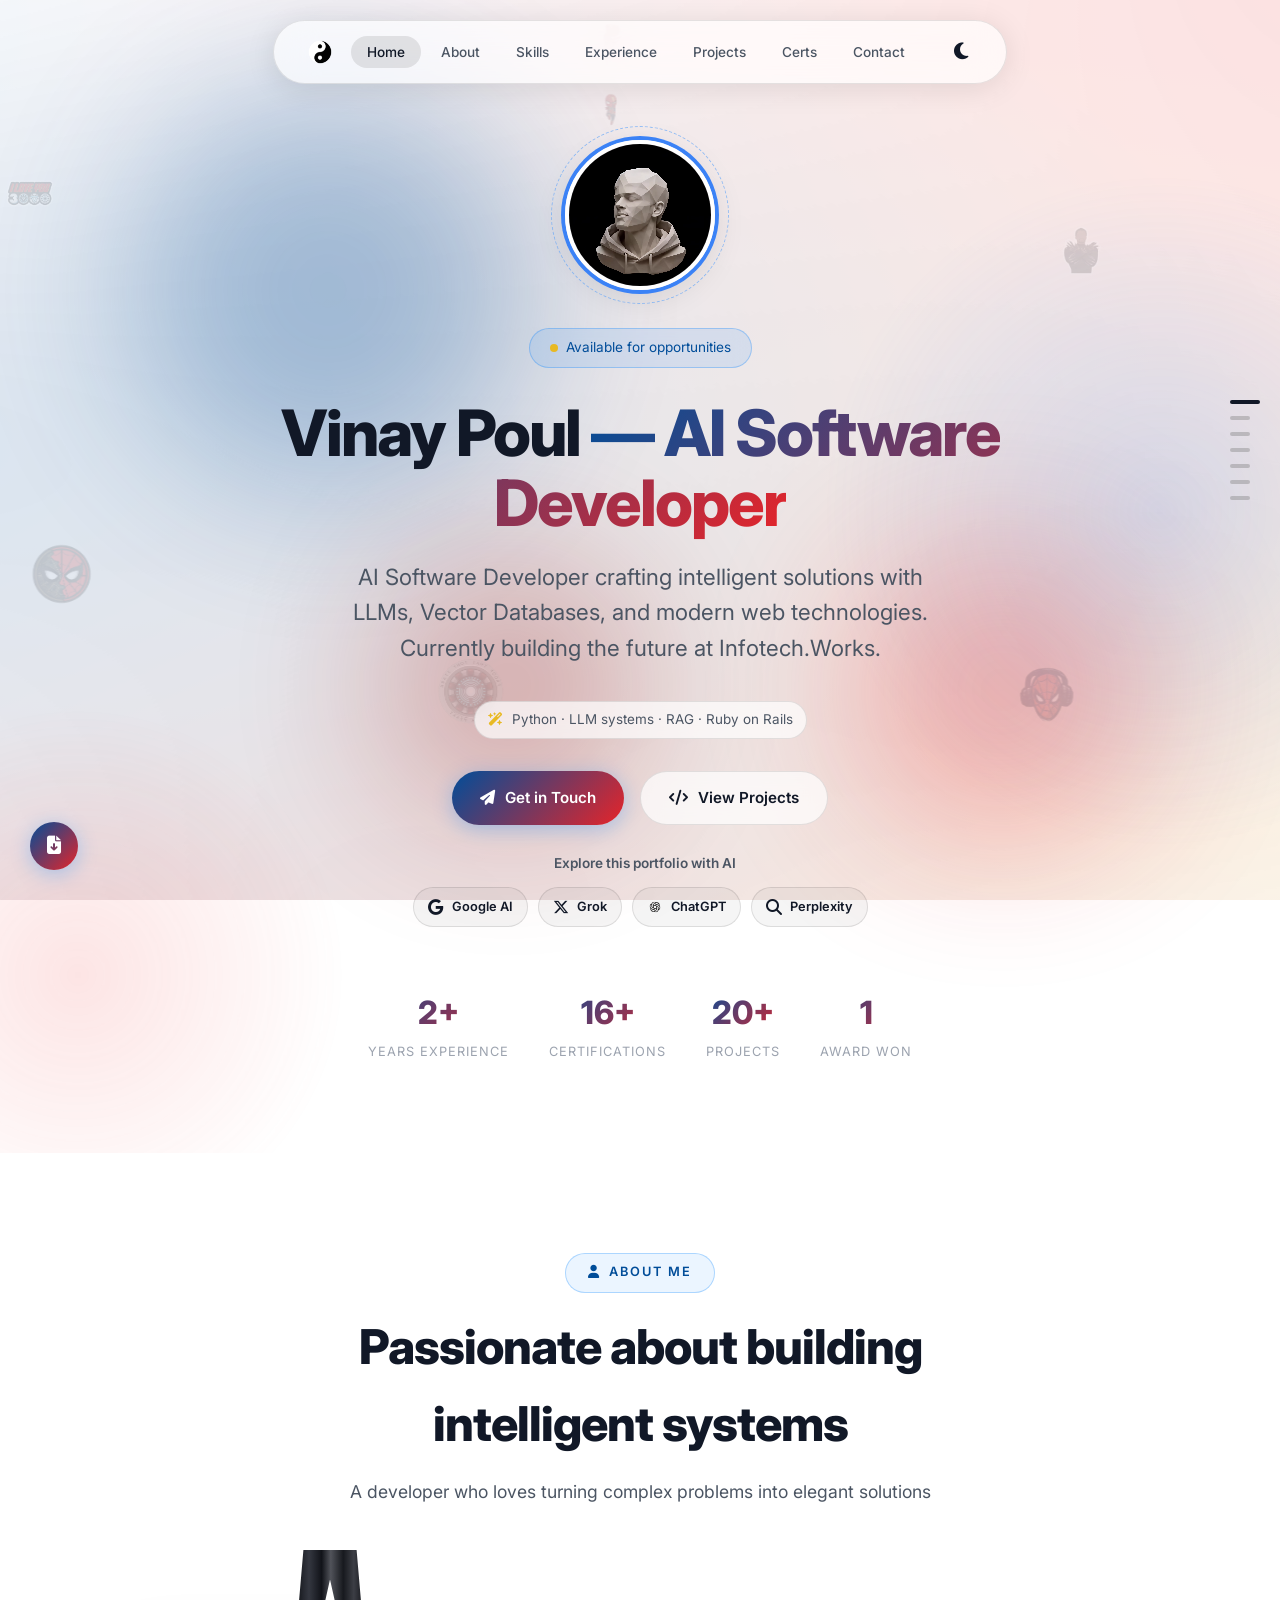
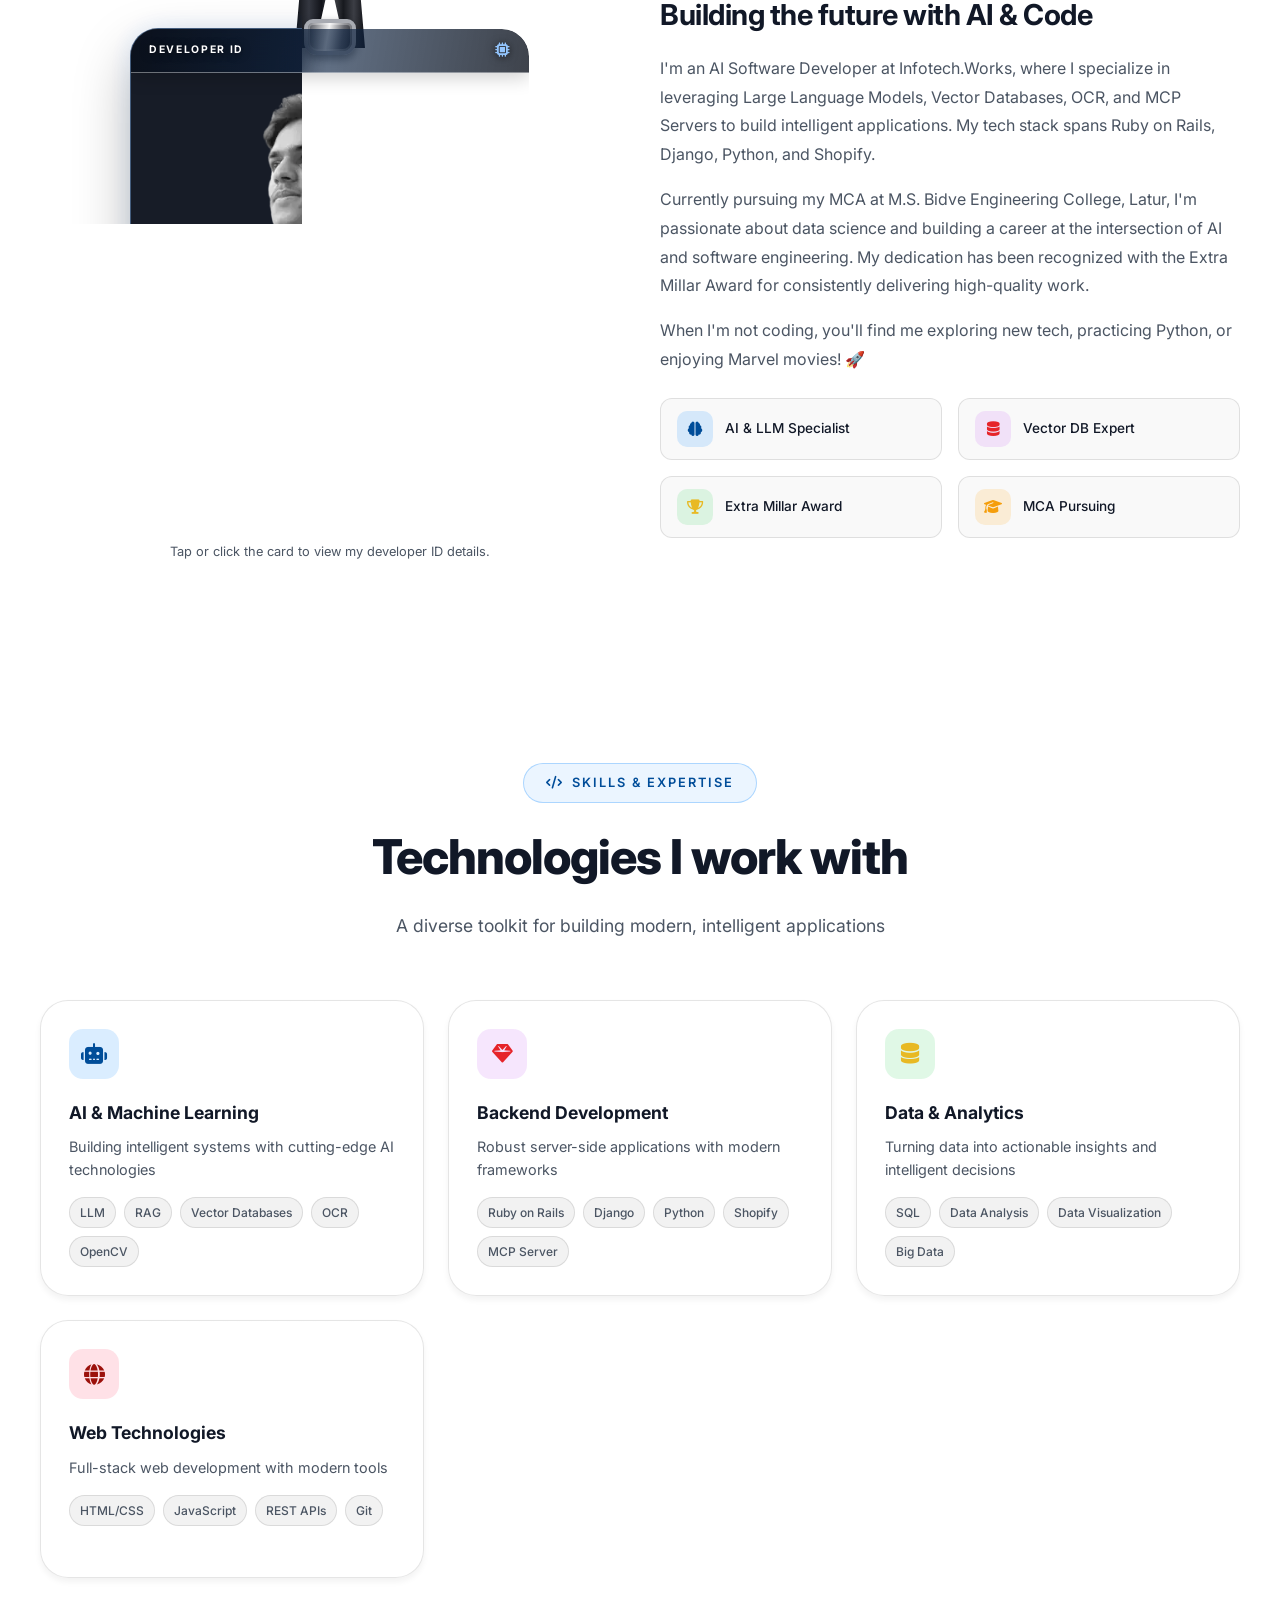
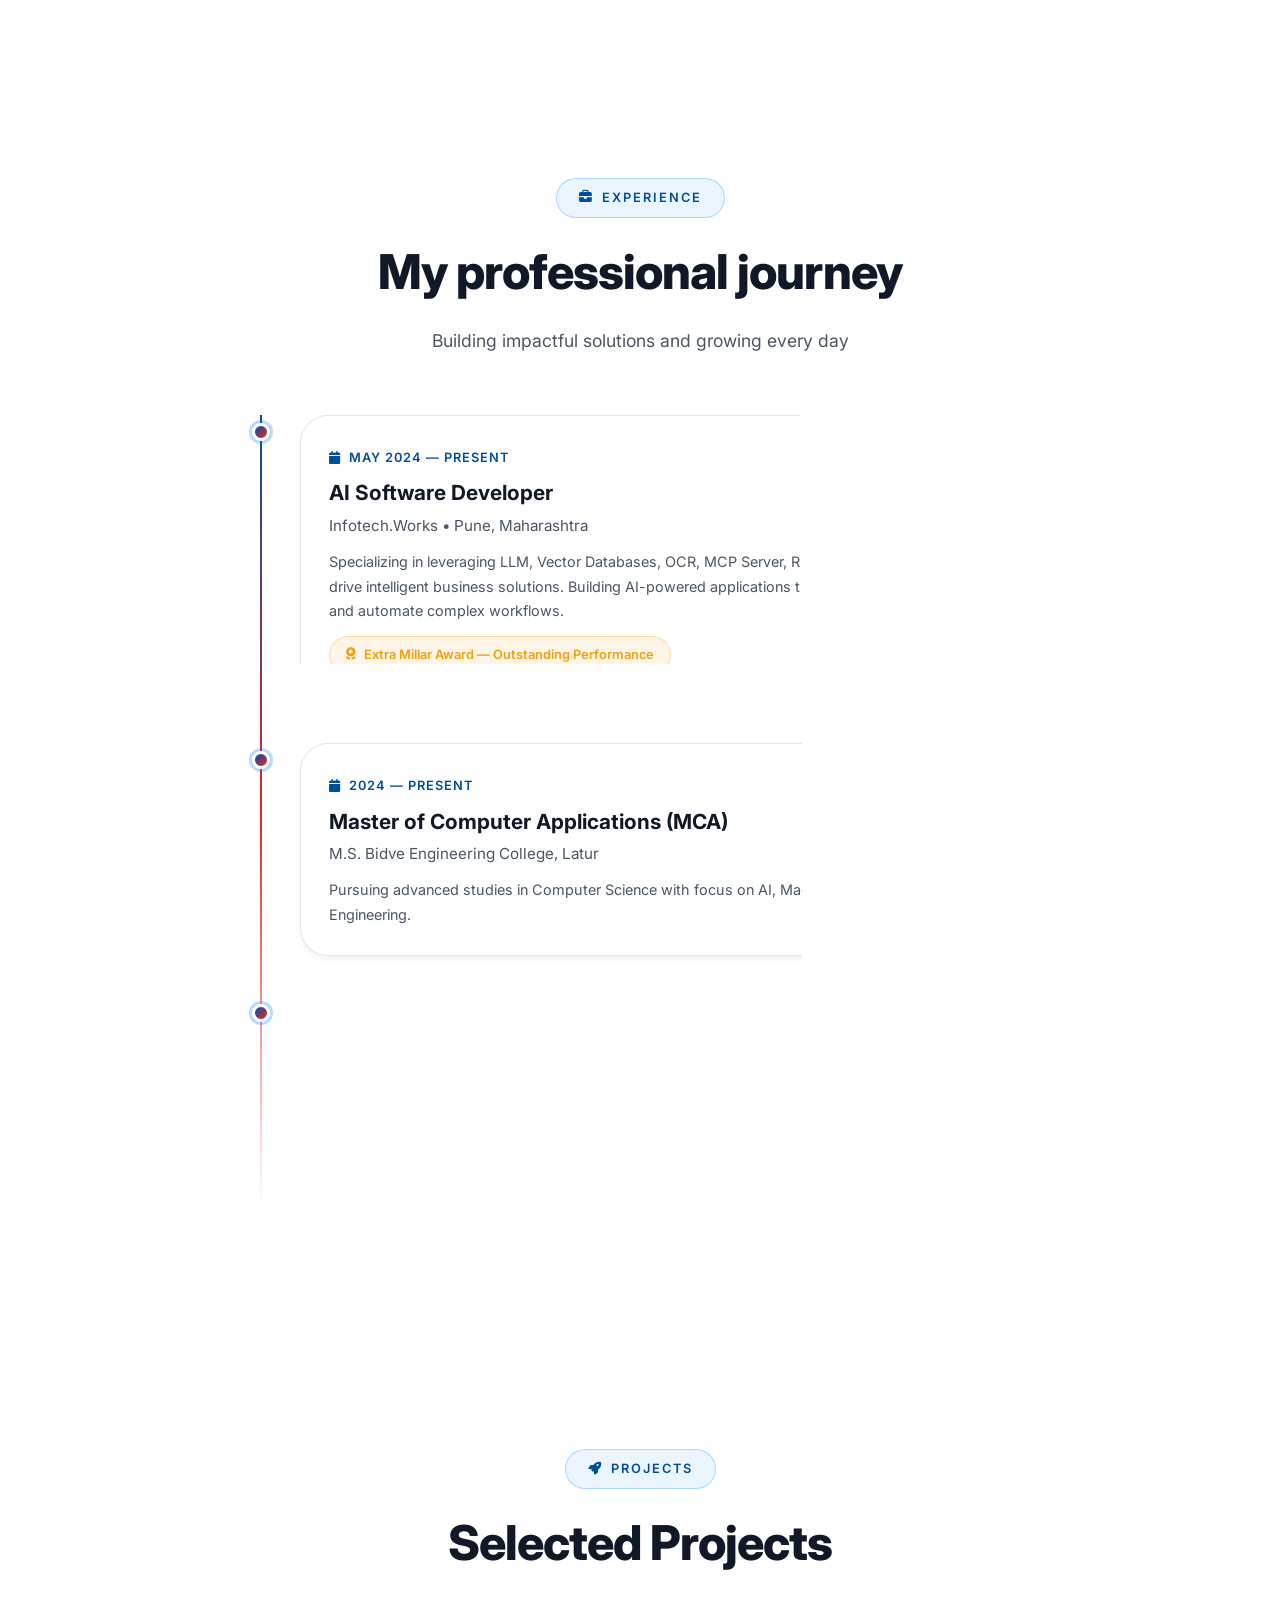
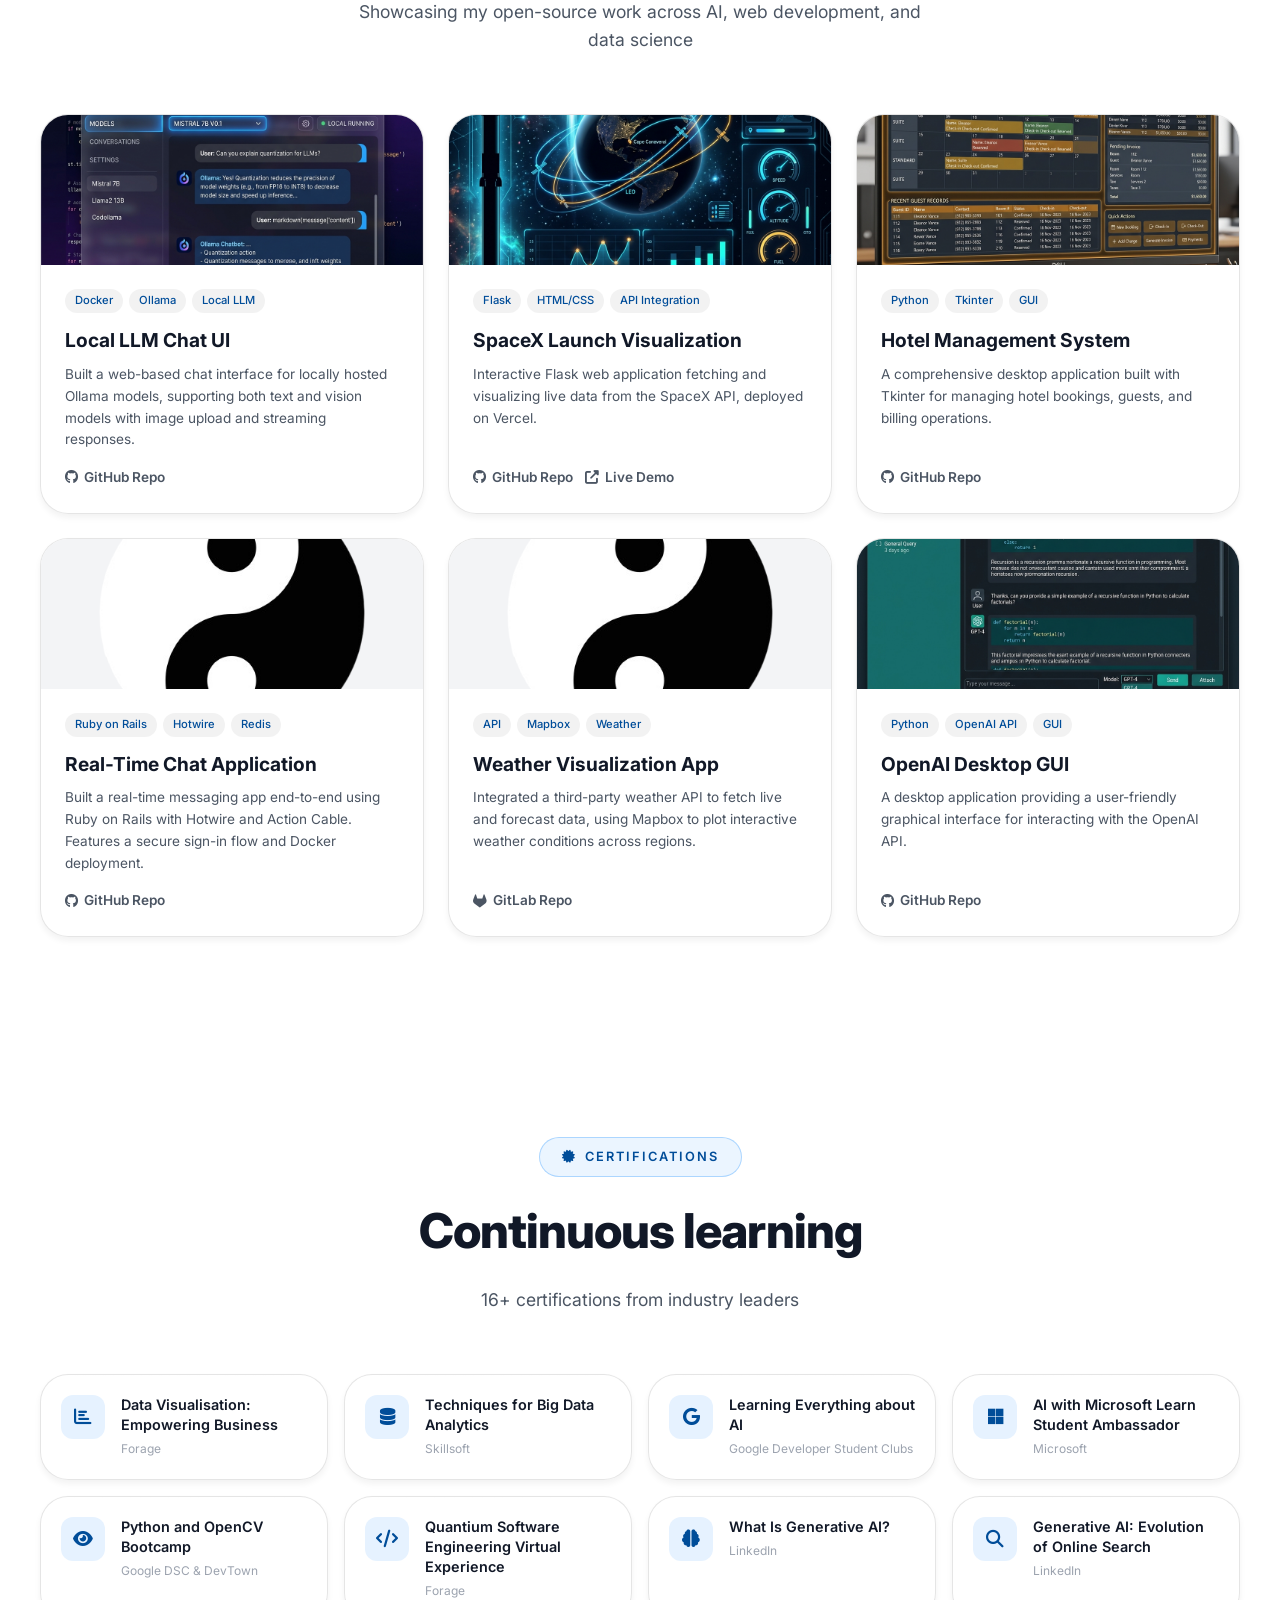
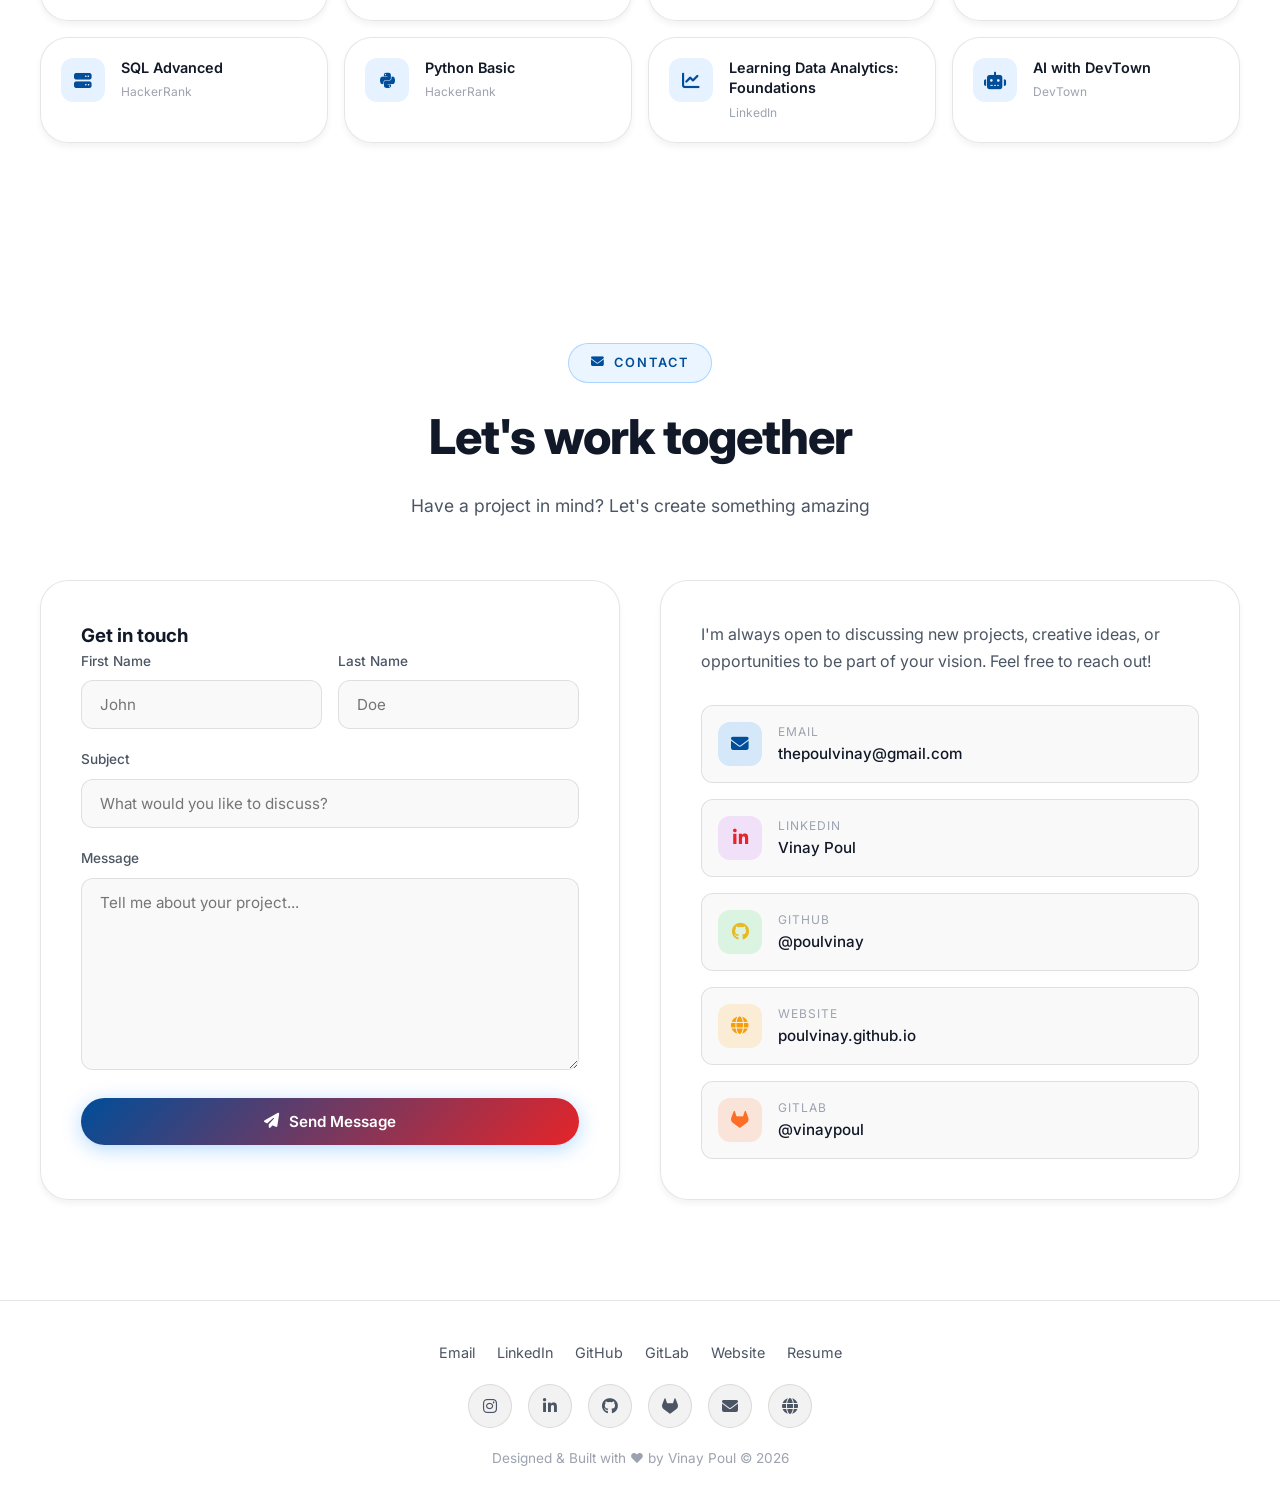
==== commit 8ad63c59: "feat: add Instagram link to socials and improve section tags for better accessibility" ====
--- a/index.html
+++ b/index.html
@@ -125,7 +125,7 @@
 
     <section class="section" id="about">
         <div class="section-header reveal">
-            <div class="section-tag"><i class="fas fa-user"></i> About Me</div>
+            <a class="section-tag" href="#about"><i class="fas fa-user" aria-hidden="true"></i> About Me</a>
             <h2 class="section-title">Passionate about building intelligent systems</h2>
             <p class="section-desc">A developer who loves turning complex problems into elegant solutions</p>
         </div>
@@ -165,7 +165,7 @@
 
     <section class="section" id="skills" aria-labelledby="skills-title">
         <div class="section-header reveal">
-            <div class="section-tag"><i class="fas fa-code"></i> Skills & Expertise</div>
+            <a class="section-tag" href="#skills"><i class="fas fa-code" aria-hidden="true"></i> Skills &amp; Expertise</a>
             <h2 class="section-title" id="skills-title">Technologies I work with</h2>
             <p class="section-desc">A diverse toolkit for building modern, intelligent applications</p>
         </div>
@@ -175,7 +175,7 @@
 
     <section class="section" id="experience">
         <div class="section-header reveal">
-            <div class="section-tag"><i class="fas fa-briefcase"></i> Experience</div>
+            <a class="section-tag" href="#experience"><i class="fas fa-briefcase" aria-hidden="true"></i> Experience</a>
             <h2 class="section-title">My professional journey</h2>
             <p class="section-desc">Building impactful solutions and growing every day</p>
         </div>
@@ -185,7 +185,7 @@
 
     <section class="section" id="projects">
         <div class="section-header reveal">
-            <div class="section-tag"><i class="fas fa-rocket"></i> Projects</div>
+            <a class="section-tag" href="#projects"><i class="fas fa-rocket" aria-hidden="true"></i> Projects</a>
             <h2 class="section-title">Selected Projects</h2>
             <p class="section-desc">Showcasing my open-source work across AI, web development, and data science</p>
         </div>
@@ -195,7 +195,7 @@
 
     <section class="section" id="certifications">
         <div class="section-header reveal">
-            <div class="section-tag"><i class="fas fa-certificate"></i> Certifications</div>
+            <a class="section-tag" href="#certifications"><i class="fas fa-certificate" aria-hidden="true"></i> Certifications</a>
             <h2 class="section-title">Continuous learning</h2>
             <p class="section-desc">16+ certifications from industry leaders</p>
         </div>
@@ -205,7 +205,7 @@
 
     <section class="section" id="contact">
         <div class="section-header reveal">
-            <div class="section-tag"><i class="fas fa-envelope"></i> Contact</div>
+            <a class="section-tag" href="#contact"><i class="fas fa-envelope" aria-hidden="true"></i> Contact</a>
             <h2 class="section-title">Let's work together</h2>
             <p class="section-desc">Have a project in mind? Let's create something amazing</p>
         </div>
@@ -265,7 +265,7 @@
                 if (resumePrompt.open) return;
                 resumePrompt.showModal();
                 try { sessionStorage.setItem(resumePromptKey, "true"); } catch (error) {}
-            }, 1100);
+            }, 5 * 60 * 1000);
         }
     </script>
 </body>
--- a/style.css
+++ b/style.css
@@ -147,7 +147,7 @@
     transform: scale(1.1);
 }
 
-.hero { min-height: 100vh; display: flex; align-items: center; justify-content: center; padding: 120px 20px 80px; position: relative; isolation: isolate; overflow: hidden; }
+.hero { min-height: 100vh; min-height: 100svh; display: flex; align-items: center; justify-content: center; padding: clamp(100px, 14vh, 140px) 20px clamp(60px, 10vh, 90px); position: relative; isolation: isolate; overflow: hidden; }
 .hero::before, .hero::after { content: ''; position: absolute; z-index: -1; border-radius: 50%; filter: blur(2px); pointer-events: none; }
 .hero::before { width: min(56vw, 700px); aspect-ratio: 1; right: -18%; top: 14%; background: radial-gradient(circle, rgba(59, 130, 246, 0.18), transparent 68%); animation: drift 12s ease-in-out infinite; }
 .hero::after { width: min(45vw, 540px); aspect-ratio: 1; left: -15%; bottom: -8%; background: radial-gradient(circle, rgba(239, 68, 68, 0.14), transparent 70%); animation: drift 15s ease-in-out -4s infinite reverse; }
@@ -218,9 +218,12 @@
 .stat-item { text-align: center; }
 .stat-number { font-size: 2rem; font-weight: 800; background: var(--gradient-1); -webkit-background-clip: text; -webkit-text-fill-color: transparent; background-clip: text; }
 .stat-label { font-size: 0.8rem; color: var(--text-muted); text-transform: uppercase; letter-spacing: 1px; margin-top: 4px; }
-.section { width: 100%; max-width: none; margin: 0; padding: 100px max(20px, calc((100vw - 1200px) / 2)); }
-.section-header { text-align: center; margin-bottom: 60px; }
-.section-tag { display: inline-flex; align-items: center; gap: 8px; font-size: 0.8rem; font-weight: 600; text-transform: uppercase; letter-spacing: 2px; color: var(--accent-blue); margin-bottom: 16px; }
+.section { width: 100%; max-width: none; min-width: 0; margin: 0; padding: clamp(64px, 8vw, 100px) max(20px, calc((100% - 1200px) / 2)); }
+.section > * { min-width: 0; }
+.section-header { text-align: center; margin: 0 auto clamp(36px, 5vw, 60px); max-width: 760px; }
+.section-tag { display: flex; width: fit-content; max-width: 100%; min-height: 40px; align-items: center; justify-content: center; gap: 8px; margin: 0 auto 16px; padding: 8px 22px; border: 1px solid rgba(10, 132, 255, 0.28); border-radius: 999px; background: rgba(10, 132, 255, 0.08); font-size: 0.8rem; font-weight: 600; text-transform: uppercase; letter-spacing: 2px; color: var(--accent-blue); text-align: center; text-decoration: none; transition: var(--transition); }
+.section-tag:hover, .section-tag:focus-visible { border-color: var(--accent-blue); background: rgba(10, 132, 255, 0.16); outline: none; }
+.section-tag:focus-visible { box-shadow: 0 0 0 3px rgba(10, 132, 255, 0.22); }
 .section-title { font-size: clamp(2rem, 4vw, 3rem); font-weight: 800; letter-spacing: -1px; margin-bottom: 16px; }
 .section-desc { font-size: 1.1rem; color: var(--text-secondary); max-width: 600px; margin: 0 auto; }
 
@@ -289,7 +292,7 @@
 .highlight-item:nth-child(4) .highlight-icon { background: rgba(255, 159, 10, 0.15); color: var(--accent-orange); }
 .highlight-text { font-size: 0.85rem; font-weight: 500; }
 
-.skills-grid { display: grid; grid-template-columns: repeat(3, minmax(0, 1fr)); gap: 24px; }
+.skills-grid { display: grid; grid-template-columns: repeat(3, minmax(0, 1fr)); gap: clamp(14px, 2vw, 24px); }
 .skill-card { padding: 28px; }
 .skill-card-icon { width: 50px; height: 50px; border-radius: 14px; display: flex; align-items: center; justify-content: center; font-size: 1.3rem; margin-bottom: 20px; }
 .skill-card:nth-child(1) .skill-card-icon { background: rgba(10, 132, 255, 0.15); color: var(--accent-blue); }
@@ -315,7 +318,7 @@
 .timeline-desc { color: var(--text-secondary); font-size: 0.9rem; line-height: 1.7; }
 .timeline-award { display: inline-flex; align-items: center; gap: 8px; margin-top: 12px; padding: 8px 16px; background: rgba(255, 159, 10, 0.1); border: 1px solid rgba(255, 159, 10, 0.3); border-radius: 100px; font-size: 0.8rem; color: var(--accent-orange); font-weight: 600; }
 
-.projects-grid { display: grid; grid-template-columns: repeat(auto-fit, minmax(340px, 1fr)); gap: 24px; }
+.projects-grid { display: grid; grid-template-columns: repeat(auto-fit, minmax(min(100%, 340px), 1fr)); gap: clamp(14px, 2vw, 24px); }
 .project-card { padding: 0; overflow: hidden; display: flex; flex-direction: column; }
 .project-image { height: 150px; position: relative; overflow: hidden; background: var(--bg-secondary); }
 .project-image img { width: 100%; height: 100%; object-fit: cover; transition: transform 0.5s ease; }
@@ -331,7 +334,7 @@
 .project-links a { color: var(--text-secondary); font-size: 0.85rem; text-decoration: none; display: flex; align-items: center; gap: 6px; transition: var(--transition); font-weight: 600;}
 .project-links a:hover { color: var(--accent-blue); }
 
-.certs-grid { display: grid; grid-template-columns: repeat(auto-fit, minmax(280px, 1fr)); gap: 16px; }
+.certs-grid { display: grid; grid-template-columns: repeat(auto-fit, minmax(min(100%, 280px), 1fr)); gap: 16px; }
 .cert-card { padding: 20px; display: flex; align-items: flex-start; gap: 16px; }
 .cert-icon { width: 44px; height: 44px; border-radius: 12px; display: flex; align-items: center; justify-content: center; font-size: 1.1rem; flex-shrink: 0; background: rgba(10, 132, 255, 0.1); color: var(--accent-blue); }
 .cert-info h5 { font-size: 0.9rem; font-weight: 600; margin-bottom: 4px; line-height: 1.4; }
@@ -409,6 +412,10 @@
     .about-highlights { grid-template-columns: 1fr; }
     .contact-wrapper { grid-template-columns: 1fr; }
     .form-row { grid-template-columns: 1fr; }
+    .section { padding: 64px 24px; }
+    .contact-wrapper { gap: 20px; }
+    .contact-form, .contact-info { padding: 28px; }
+    .section-title { font-size: clamp(1.8rem, 7vw, 2.5rem); }
     .hero-stats { gap: 24px; }
     .ai-shortcuts-list { gap: 8px; }
     .skills-grid { grid-template-columns: repeat(2, minmax(0, 1fr)); }
@@ -426,16 +433,24 @@
     .timeline-dot { left: 2px; }
 }
 @media (max-width: 480px) {
-    .section { padding: 60px 16px; }
-    .glass-card { padding: 24px; }
-    .hero { padding: 100px 16px 60px; }
+    .section { padding: 52px 16px; }
+    .glass-card { padding: 20px; }
+    .hero { min-height: 100svh; padding: 92px 16px 48px; }
     .ai-shortcut { font-size: 0.75rem; padding: 8px 11px; }
     .skills-grid { grid-template-columns: minmax(0, 1fr); }
     .about-grid { gap: 28px; }
     .about-image .profile-card { max-width: min(360px, 100%); margin-top: 56px; }
     .profile-card-details div { grid-template-columns: 64px minmax(0, 1fr); }
     .profile-card-details dd { overflow-wrap: anywhere; }
-    .section-header { margin-bottom: 40px; }
+    .section-header { margin-bottom: 32px; }
+    .section-tag { min-height: 36px; padding: 7px 16px; font-size: 0.72rem; letter-spacing: 1.2px; }
+    .section-desc { font-size: 1rem; }
+    .hero-title { font-size: clamp(2.15rem, 11vw, 3rem); letter-spacing: -1.4px; }
+    .hero-subtitle { margin-bottom: 26px; }
+    .hero-stats { gap: 16px 24px; margin-top: 36px; }
+    .stat-number { font-size: 1.65rem; }
+    .contact-link { gap: 12px; padding: 12px; }
+    .contact-link-value { overflow-wrap: anywhere; }
 }
 
 @media (hover: none) {
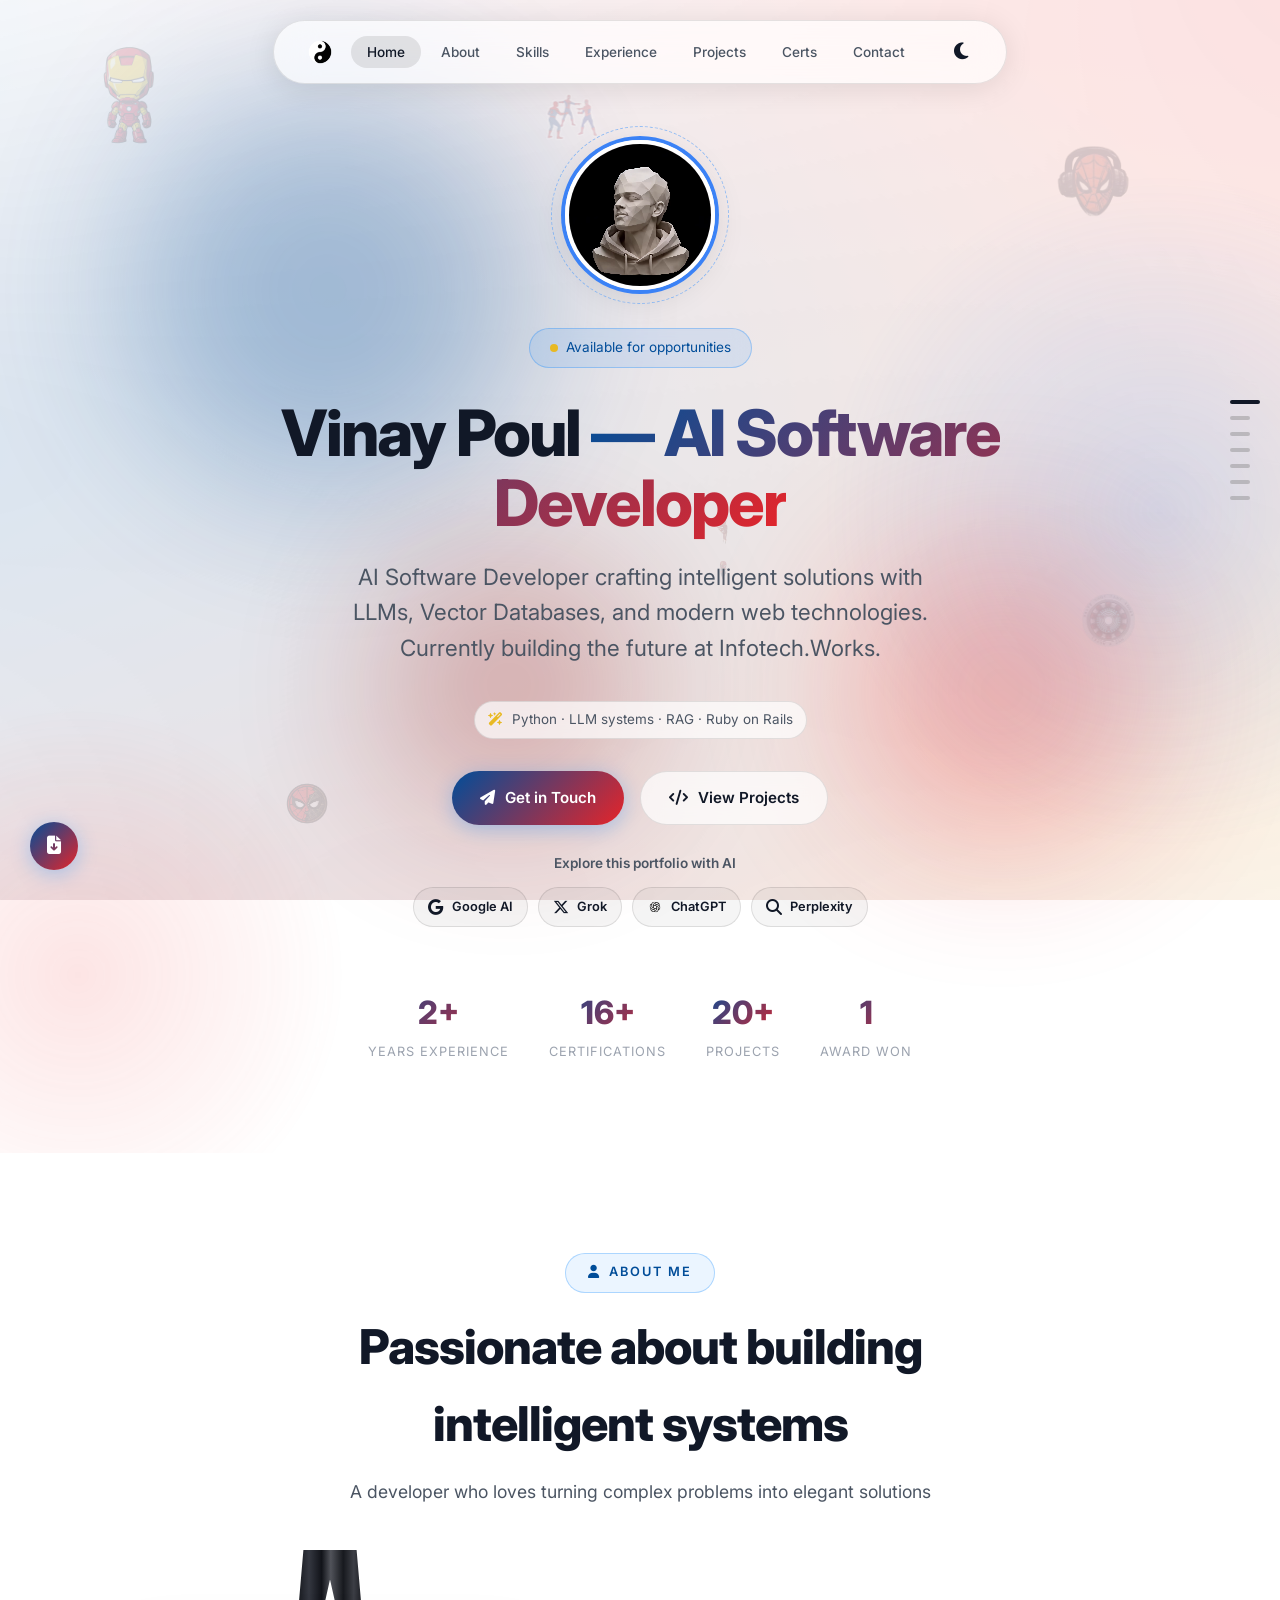
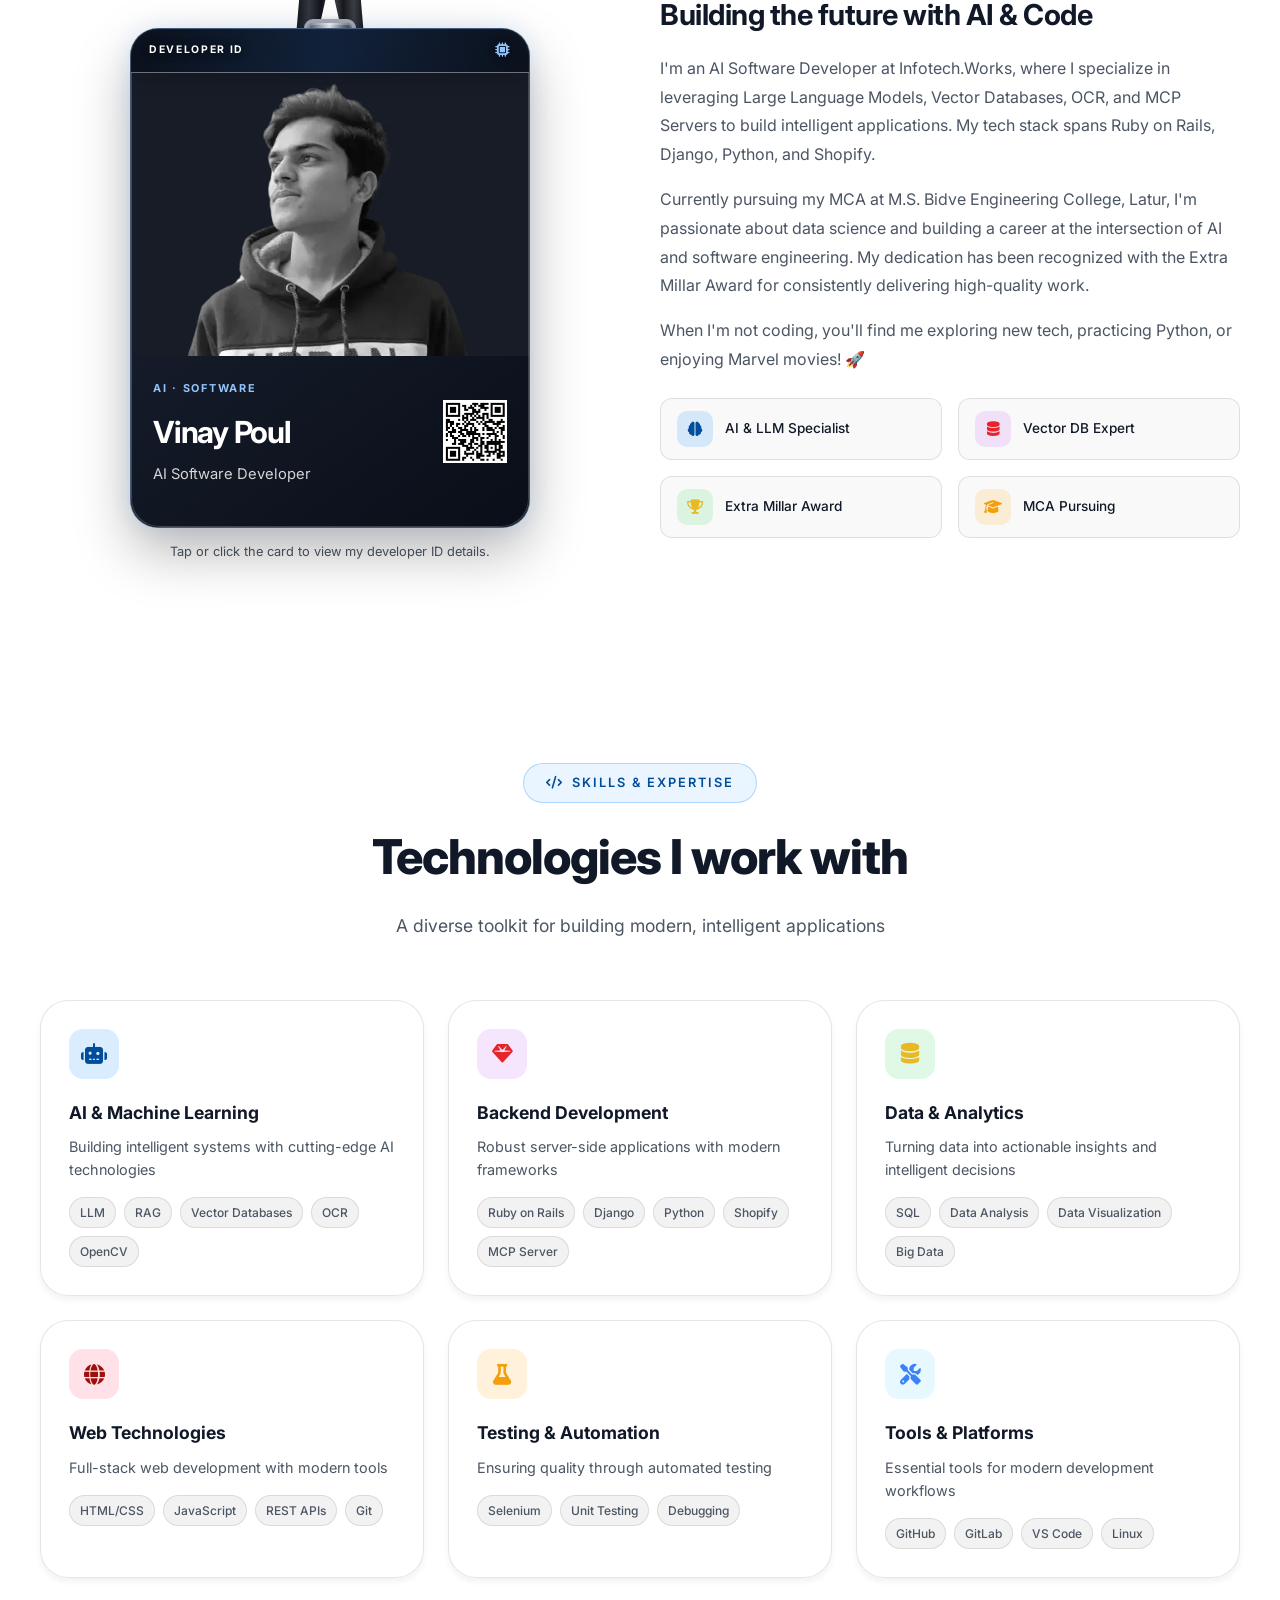
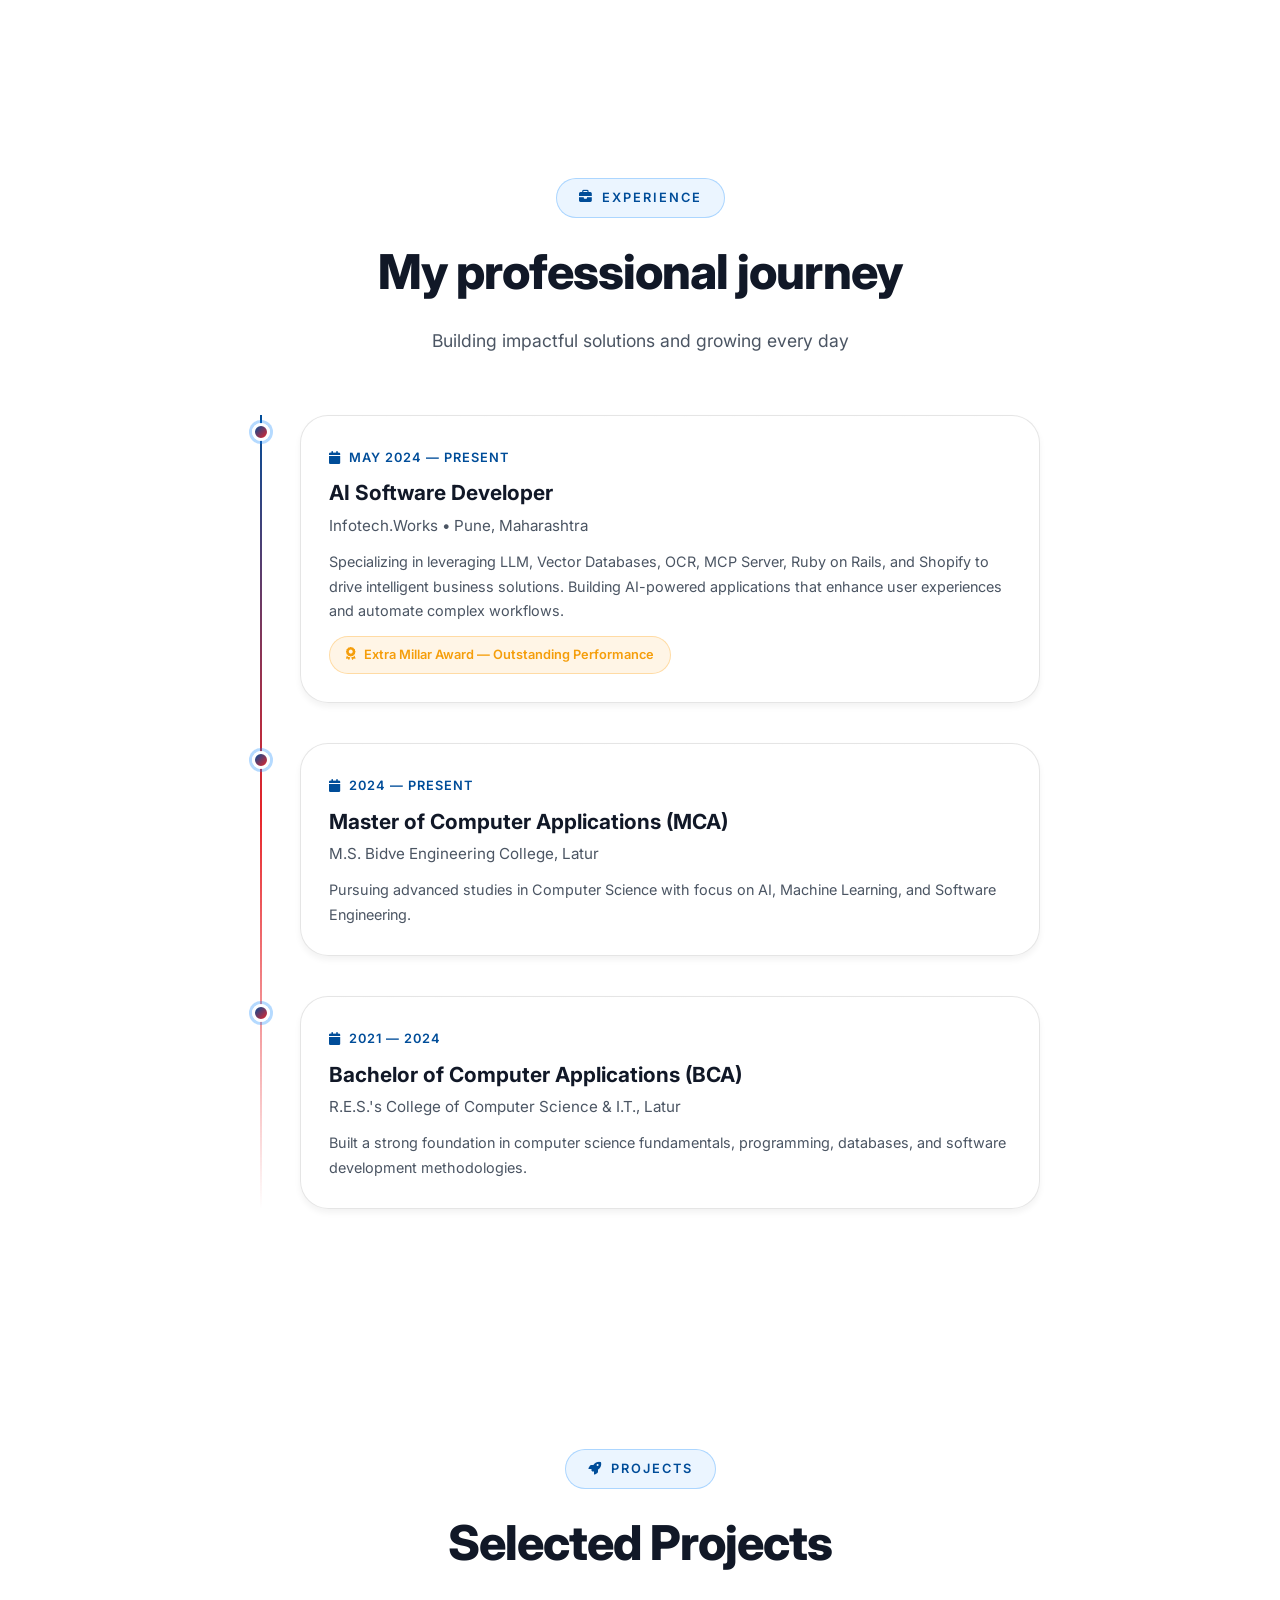
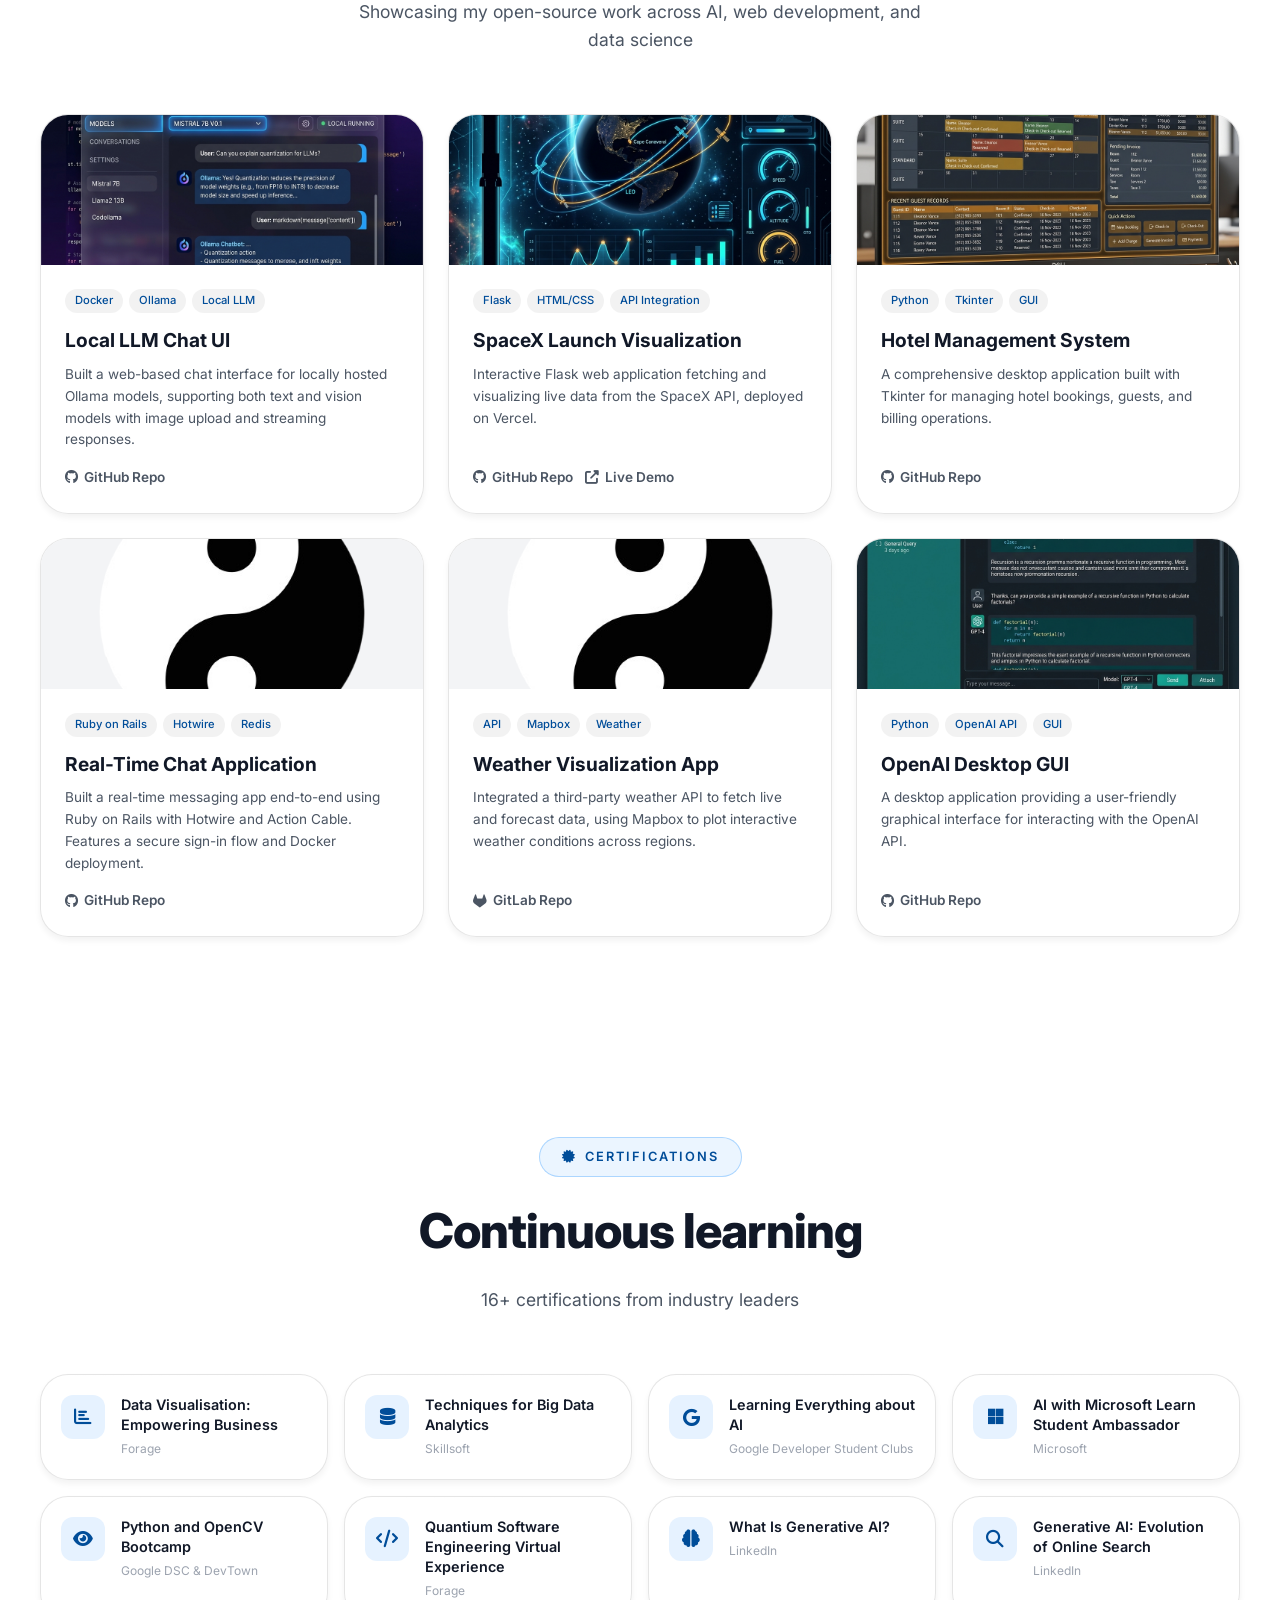
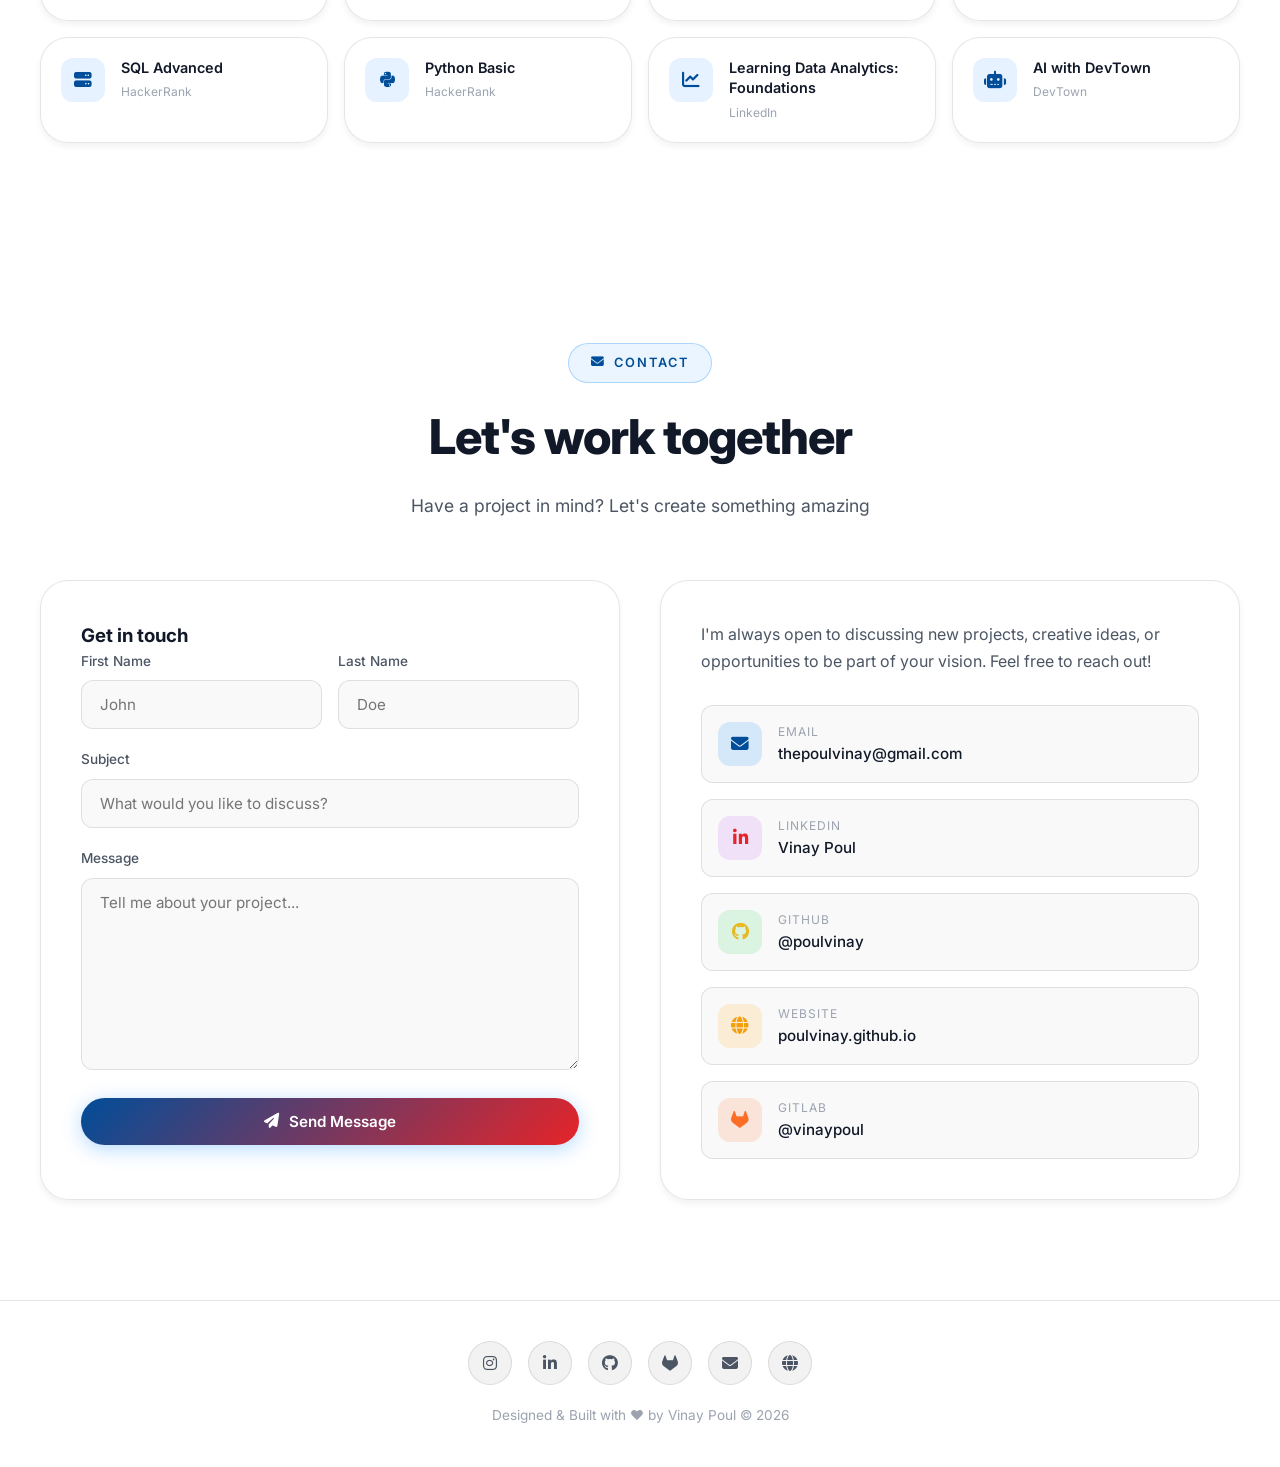
==== commit 393bcc2f: "feat: remove contact links from footer and adjust related styles" ====
--- a/index.html
+++ b/index.html
@@ -214,7 +214,6 @@
     </main>
 
     <footer class="footer">
-        <nav class="footer-contact-links" aria-label="Footer contact links"></nav>
         <div class="footer-social"></div>
         <p class="footer-text"></p>
     </footer>
--- a/style.css
+++ b/style.css
@@ -368,9 +368,6 @@
 
 .footer { text-align: center; padding: 40px 20px; border-top: 1px solid var(--glass-border); }
 .footer-social { display: flex; justify-content: center; gap: 16px; margin-bottom: 20px; }
-.footer-contact-links { display: flex; justify-content: center; flex-wrap: wrap; gap: 10px 22px; margin: 0 auto 20px; }
-.footer-contact-links a { color: var(--text-secondary); font-size: 0.9rem; text-decoration: none; transition: var(--transition); }
-.footer-contact-links a:hover { color: var(--accent-blue); }
 .footer-social a { width: 44px; height: 44px; border-radius: 50%; background: rgba(128, 128, 128, 0.1); border: 1px solid var(--glass-border); display: flex; align-items: center; justify-content: center; color: var(--text-secondary); text-decoration: none; transition: var(--transition); }
 .footer-social a:hover { background: var(--gradient-1); border-color: transparent; color: white; transform: translateY(-3px); }
 .footer-text { color: var(--text-muted); font-size: 0.85rem; }
